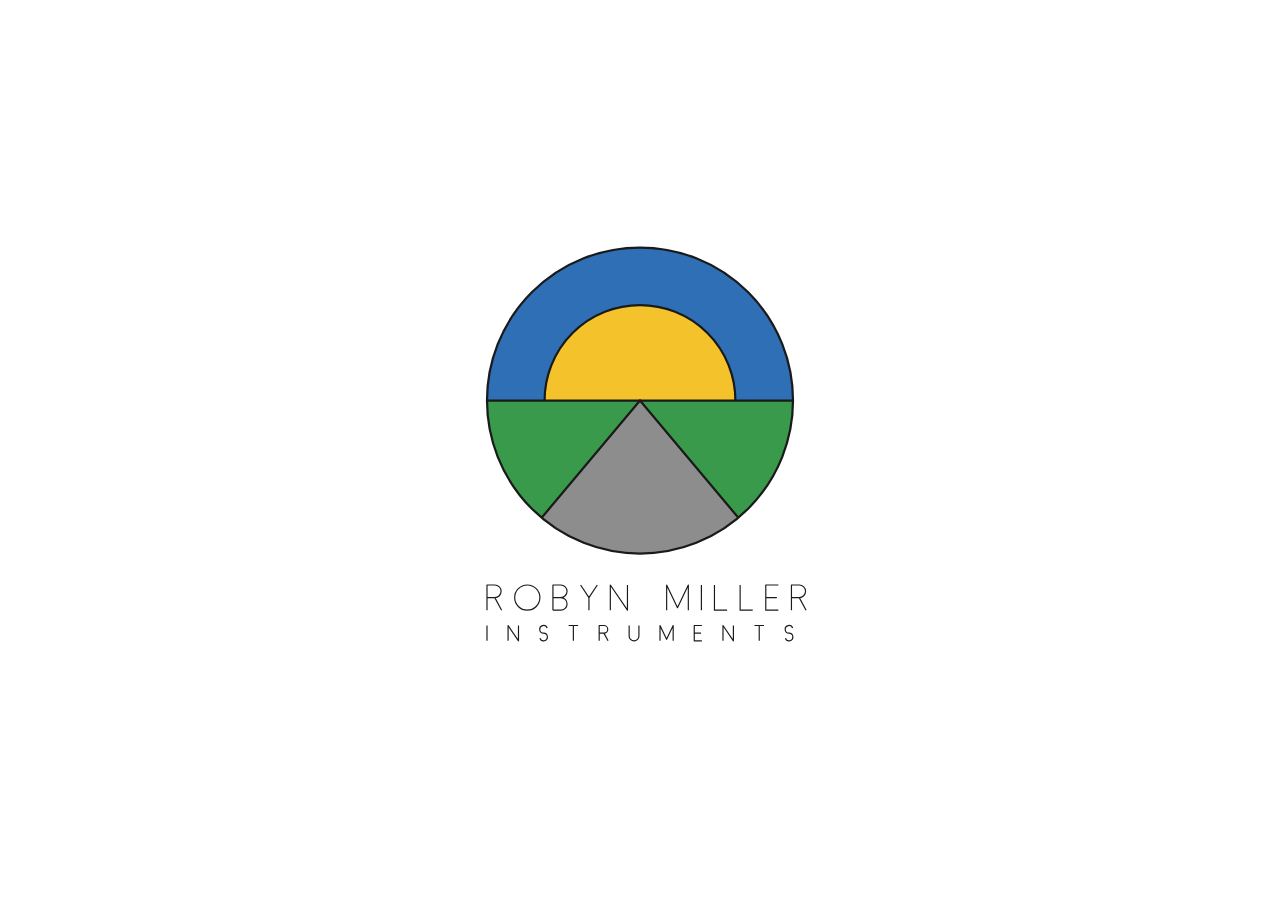
==== assets/logo-header.html @ 4abf1e8f "The instruments page: three playable instruments, the words, nine films Co-Authored-By: Claude Opus " ====
<!doctype html>
<html lang="en" data-ink="paper">
<head>
<meta charset="utf-8">
<meta name="viewport" content="width=device-width, initial-scale=1">
<title>Robyn Miller Instruments</title>
<style>
  :root { --ink: #f2efea; --paper: #000; }
  :root[data-ink="paper"] { --ink: #1a1a1a; --paper: transparent; }
  /* the page header copy: dark ink, no paper, no tools, sized to its little frame */
  .tools { display: none !important; }
  * { box-sizing: border-box; margin: 0; }
  html, body { height: 100%; background: var(--paper); color: var(--ink); overflow: hidden; }
  body { display: grid; place-items: center; font: 300 12px "Helvetica Neue", Arial, sans-serif;
         -webkit-font-smoothing: antialiased; transition: background .3s, color .3s; }
  #stage { position: relative; width: 50vmin; -webkit-tap-highlight-color: transparent; }
  #logo { width: 100%; height: auto; display: block; }
  #solids { position: absolute; pointer-events: none; }
  .tools { position: fixed; right: 16px; bottom: 14px; display: flex; gap: 14px;
           letter-spacing: .14em; text-transform: uppercase; }
  .tools button { all: unset; cursor: pointer; opacity: .45; transition: opacity .2s; }
  .tools button:hover { opacity: 1; }
</style>
</head>
<body>

<div id="stage">
  <svg id="logo" viewBox="0 0 1000 960" role="img" aria-label="Robyn Miller Instruments"></svg>
  <canvas id="solids"></canvas>
</div>

<div class="tools">
  <button id="swap">invert</button>
  <button id="save">save svg</button>
</div>

<script>
(() => {
  // ---------------------------------------------------------------- geometry
  const CX = 500, CY = 370;
  const R_IN = 340;             // the circle
  const R_SUN = 212;            // the sun, centred on the horizon
  const ROAD = 40;              // road edges, degrees either side of straight down
  const LINE = 5;               // one weight for every drawn line in the mark
  const COL = { sky: '#2f6fb6', sun: '#f4c22b', ground: '#3a9a4b', road: '#8d8d8d' };

  const TITLE_W = 2 * R_IN;
  const CAP1 = 56, CAP2 = 34;   // ROBYN MILLER, INSTRUMENTS
  const PEN = 2.6;              // the lettering's pen: hairline, like the buttons
  const GAP = 70;               // circle to first line
  const LEAD = 34;              // between the lines

  const NS = 'http://www.w3.org/2000/svg';
  const svg = document.getElementById('logo');
  const el = (tag, attrs, parent = svg) => {
    const e = document.createElementNS(NS, tag);
    for (const k in attrs) e.setAttribute(k, attrs[k]);
    parent.appendChild(e);
    return e;
  };
  const f = n => +n.toFixed(2);
  const rad = d => d * Math.PI / 180;

  // ---------------------------------------------------------------- letters
  // Hairline geometric capitals: straight strokes and true circle arcs on a unit
  // cap height (x right, y up from the baseline). Each glyph: [width, strokes];
  // ops: ['M',x,y] ['L',x,y] ['A',cx,cy,r,a0,a1] (degrees, anticlockwise positive).
  const G = {
    I: [0, [[['M',0,0],['L',0,1]]]],
    L: [0.5, [[['M',0,1],['L',0,0],['L',0.5,0]]]],
    E: [0.5, [[['M',0.5,1],['L',0,1],['L',0,0],['L',0.5,0]], [['M',0,0.5],['L',0.44,0.5]]]],
    T: [0.62, [[['M',0,1],['L',0.62,1]], [['M',0.31,1],['L',0.31,0]]]],
    N: [0.68, [[['M',0,0],['L',0,1],['L',0.68,0],['L',0.68,1]]]],
    M: [0.86, [[['M',0,0],['L',0,1],['L',0.43,0.1],['L',0.86,1],['L',0.86,0]]]],
    Y: [0.66, [[['M',0,1],['L',0.33,0.5],['L',0.66,1]], [['M',0.33,0.5],['L',0.33,0]]]],
    O: [1, [[['A',0.5,0.5,0.5,90,450]]]],
    U: [0.64, [[['M',0,1],['L',0,0.32],['A',0.32,0.32,0.32,180,360],['L',0.64,1]]]],
    R: [0.58, [[['M',0,0],['L',0,1],['L',0.31,1],['A',0.31,0.75,0.25,90,-90],['L',0,0.5]],
               [['M',0.31,0.5],['L',0.58,0]]]],
    B: [0.58, [[['M',0,0],['L',0,1],['L',0.31,1],['A',0.31,0.75,0.25,90,-90],['L',0,0.5]],
               [['M',0.31,0.5],['A',0.31,0.25,0.25,90,-90],['L',0,0]]]],
    S: [0.52, [[['A',0.26,0.75,0.25,20,270],['A',0.26,0.25,0.25,90,-160]]]],
  };

  // one glyph → SVG path data at (ox, baseline) and cap height s; arcs stay true arcs
  function glyphPath(ch, ox, base, s) {
    const X = x => f(ox + x * s), Y = y => f(base - y * s);
    let d = '';
    for (const stroke of G[ch][1]) {
      let pen = null;
      for (const op of stroke) {
        if (op[0] === 'M') { d += `M${X(op[1])} ${Y(op[2])}`; pen = [op[1], op[2]]; }
        else if (op[0] === 'L') { d += `L${X(op[1])} ${Y(op[2])}`; pen = [op[1], op[2]]; }
        else {
          const [, cx, cy, r, a0, a1] = op;
          const sx = cx + r * Math.cos(rad(a0)), sy = cy + r * Math.sin(rad(a0));
          d += pen ? `L${X(sx)} ${Y(sy)}` : `M${X(sx)} ${Y(sy)}`;
          const n = Math.ceil(Math.abs(a1 - a0) / 90);
          for (let i = 1; i <= n; i++) {
            const a = rad(a0 + (a1 - a0) * i / n);
            const ex = cx + r * Math.cos(a), ey = cy + r * Math.sin(a);
            // anticlockwise in glyph space is anticlockwise on screen too once y flips → sweep 0
            d += `A${f(r * s)} ${f(r * s)} 0 0 ${a1 > a0 ? 0 : 1} ${X(ex)} ${Y(ey)}`;
          }
          pen = [cx + r * Math.cos(rad(a1)), cy + r * Math.sin(rad(a1))];
        }
      }
    }
    return d;
  }

  // a line of capitals spread to exactly `width`, centred on CX; a word space = 2 letter spaces
  function titleLine(text, base, cap, width) {
    const words = text.split(' ');
    let ink = 0, gaps = 0;
    words.forEach((w, wi) => {
      for (const ch of w) ink += G[ch][0] * cap;
      gaps += w.length - 1 + (wi ? 2 : 0);
    });
    const track = (width - ink) / gaps;
    let x = CX - width / 2, d = '';
    words.forEach((w, wi) => {
      if (wi) x += 2 * track;
      for (const ch of w) { d += glyphPath(ch, x, base, cap); x += G[ch][0] * cap + track; }
    });
    return d;
  }


  // ---------------------------------------------------------------- the mark (at rest)
  const defs = el('defs', {});
  const disc = el('clipPath', { id: 'disc' }, defs);
  el('circle', { cx: CX, cy: CY, r: R_IN }, disc);

  const flat = el('g', {});
  const mark = el('g', { 'clip-path': 'url(#disc)' }, flat);
  el('rect', { x: CX - R_IN, y: CY - R_IN, width: 2 * R_IN, height: 2 * R_IN, fill: COL.sky }, mark);
  el('circle', { cx: CX, cy: CY, r: R_SUN, fill: COL.sun, stroke: 'var(--ink)', 'stroke-width': LINE }, mark);
  el('rect', { x: CX - R_IN, y: CY, width: 2 * R_IN, height: R_IN, fill: COL.ground }, mark);
  const rx = 2 * R_IN * Math.sin(rad(ROAD)), ry = 2 * R_IN * Math.cos(rad(ROAD));   // runs past the rim; the circle clips it
  const road = `M ${f(CX - rx)} ${f(CY + ry)} L ${CX} ${CY} L ${f(CX + rx)} ${f(CY + ry)}`;
  el('path', { d: road + ' Z', fill: COL.road }, mark);
  el('path', { d: road, fill: 'none', stroke: 'var(--ink)', 'stroke-width': LINE,
               'stroke-linejoin': 'miter', 'stroke-miterlimit': 10 }, mark);
  el('path', { d: `M ${CX - R_IN} ${CY} L ${CX + R_IN} ${CY}`, stroke: 'var(--ink)', 'stroke-width': LINE }, mark);
  el('circle', { cx: CX, cy: CY, r: R_IN, fill: 'none', stroke: 'var(--ink)', 'stroke-width': LINE }, flat);

  // ---------------------------------------------------------------- the name
  const base1 = CY + R_IN + GAP + CAP1;
  const base2 = base1 + LEAD + CAP2;
  el('path', { d: titleLine('ROBYN MILLER', base1, CAP1, TITLE_W) + titleLine('INSTRUMENTS', base2, CAP2, TITLE_W),
               fill: 'none', stroke: 'var(--ink)', 'stroke-width': PEN,
               'stroke-linecap': 'butt', 'stroke-linejoin': 'round' });

  // ---------------------------------------------------------------- hover: the pieces come apart
  // Every flat piece is a solid squashed to no depth: the sky is a drum seen end-on, the road a
  // pyramid edge-on, the ground the front face of a box, the sun a sphere. Hovered, they thicken
  // into solids, fall back into space and circle one another, tumbling. Left, they come home.
  const stage = document.getElementById('stage');
  const cv = document.getElementById('solids');
  const ctx = cv.getContext('2d');
  const VB_W = 1000, VB_H = 960, PAD_X = 0.45, PAD_Y = 0.3;   // the canvas reaches past the logo

  const D = 1500;                         // camera distance in front of the logo
  const BASE = R_IN + 24;                 // flat pieces run past the rim, so the circle trims them exactly
  const TAN = Math.tan(rad(ROAD));
  const S = R_IN;                         // the cube's side
  const DRUM = R_IN;                      // the drum's height: half its width
  const LIGHT = norm([-0.45, -0.75, -0.55]);

  function add(a, b) { return [a[0] + b[0], a[1] + b[1], a[2] + b[2]]; }
  function sub(a, b) { return [a[0] - b[0], a[1] - b[1], a[2] - b[2]]; }
  function dot(a, b) { return a[0] * b[0] + a[1] * b[1] + a[2] * b[2]; }
  function norm(a) { const l = Math.hypot(a[0], a[1], a[2]) || 1; return [a[0] / l, a[1] / l, a[2] / l]; }
  const lerp = (a, b, t) => a + (b - a) * t;
  const lerp3 = (a, b, t) => [lerp(a[0], b[0], t), lerp(a[1], b[1], t), lerp(a[2], b[2], t)];
  const smooth = (a, b, x) => { const t = Math.min(1, Math.max(0, (x - a) / (b - a))); return t * t * (3 - 2 * t); };

  // quaternions [w, x, y, z]
  const qAxis = (ax, ang) => { const s = Math.sin(ang / 2); return [Math.cos(ang / 2), ax[0] * s, ax[1] * s, ax[2] * s]; };
  function qRot(q, p) {
    const [w, x, y, z] = q;
    const tx = 2 * (y * p[2] - z * p[1]), ty = 2 * (z * p[0] - x * p[2]), tz = 2 * (x * p[1] - y * p[0]);
    return [p[0] + w * tx + (y * tz - z * ty), p[1] + w * ty + (z * tx - x * tz), p[2] + w * tz + (x * ty - y * tx)];
  }
  function qPart(q, t) {                  // the shortest turn from rest toward q, a fraction t of the way
    let [w, x, y, z] = q;
    if (w < 0) { w = -w; x = -x; y = -y; z = -z; }
    const ang = 2 * Math.acos(Math.min(1, w)), s = Math.sqrt(Math.max(0, 1 - w * w));
    if (s < 1e-6) return [1, 0, 0, 0];
    return qAxis([x / s, y / s, z / s], ang * t);
  }

  function newell(vs, idx) {
    let n = [0, 0, 0];
    for (let i = 0; i < idx.length; i++) {
      const a = vs[idx[i]], b = vs[idx[(i + 1) % idx.length]];
      n[0] += (a[1] - b[1]) * (a[2] + b[2]); n[1] += (a[2] - b[2]) * (a[0] + b[0]); n[2] += (a[0] - b[0]) * (a[1] + b[1]);
    }
    return n;
  }
  // wind every face outward, judged on the full solid, so the winding still holds when flattened
  function orient(vs, faces) {
    return faces.map(fc => {
      const c = fc.reduce((s, i) => add(s, vs[i]), [0, 0, 0]);
      return dot(newell(vs, fc), c) < 0 ? fc.slice().reverse() : fc;
    });
  }

  const cubeVerts = (hx, hy, hz) => [0, 1, 2, 3, 4, 5, 6, 7].map(i => [i & 1 ? hx : -hx, i & 2 ? hy : -hy, i & 4 ? hz : -hz]);
  const CUBE_F = orient(cubeVerts(1, 1, 1),
    [[0, 1, 3, 2], [4, 6, 7, 5], [0, 2, 6, 4], [1, 5, 7, 3], [0, 4, 5, 1], [2, 3, 7, 6]]);
  const pyrVerts = (hy, bw, bz) => [[0, -hy, 0], [-bw, hy, -bz], [bw, hy, -bz], [bw, hy, bz], [-bw, hy, bz]];
  const PYR_F = orient(pyrVerts(1, 1, 1), [[0, 1, 2], [0, 2, 3], [0, 3, 4], [0, 4, 1], [1, 4, 3, 2]]);
  const RING_N = 72;
  const drumVerts = hz => {
    const v = [];
    for (const z of [-hz, hz]) for (let i = 0; i < RING_N; i++) {
      const a = i / RING_N * 2 * Math.PI; v.push([R_IN * Math.cos(a), R_IN * Math.sin(a), z]);
    }
    return v;
  };
  const DRUM_SIDES = orient(drumVerts(1), [...Array(RING_N).keys()].map(i => [i, (i + 1) % RING_N, RING_N + (i + 1) % RING_N, RING_N + i]));
  const [DRUM_FRONT, DRUM_BACK] = orient(drumVerts(1), [[...Array(RING_N).keys()], [...Array(RING_N).keys()].map(i => RING_N + i)]);

  // free flight: one ring, tipped toward us, that the pieces ride around one another
  const CENTRE = [0, 10, 700], RING = 330, TILT = 0.38, SPIN = 0.3;
  const PIECES = {
    sky:     { layer: 0, phase:  Math.PI / 2, scale: 0.5,  axis: norm([1, 0.4, 0.2]),  a0: 1.1, w: 0.33 },
    sun:     { layer: 1, phase:  Math.PI,     scale: 0.76, axis: norm([0, 1, 0]),      a0: 0,   w: 0 },
    ground:  { layer: 2, phase:  0,           scale: 0.76, axis: norm([1, 1.2, 0.4]),  a0: 0.8, w: 0.55 },
    road:    { layer: 3, phase: -Math.PI / 2, scale: 0.76, axis: norm([0.6, 1, 0.2]),  a0: 0.7, w: 0.42 },
  };
  const REST = { sky: [0, 0, 0], sun: [0, 0, 0], ground: [0, BASE / 2, 0], road: [0, BASE / 2, 0] };

  function placement(name, t, e) {
    const p = PIECES[name];
    const a = p.phase + SPIN * t;
    const free = add(CENTRE, [RING * Math.cos(a),
                              RING * Math.sin(a) * Math.sin(TILT) + 18 * Math.sin(1.1 * t + 1.7 * p.phase),
                              RING * Math.sin(a) * Math.cos(TILT)]);
    return { pos: lerp3(REST[name], free, e), q: qPart(qAxis(p.axis, p.a0 + p.w * t), e), sc: lerp(1, p.scale, e) };
  }

  const proj = p => { const k = D / (D + p[2]); return [CX + p[0] * k, CY + p[1] * k]; };
  const toWorld = (pl, local) => add(pl.pos, qRot(pl.q, [local[0] * pl.sc, local[1] * pl.sc, local[2] * pl.sc]));
  function tint(hex, b) {
    const n = parseInt(hex.slice(1), 16);
    const c = [n >> 16, (n >> 8) & 255, n & 255].map(v => Math.round(Math.min(255, v * b)));
    return `rgb(${c[0]},${c[1]},${c[2]})`;
  }
  const lit = (n, m) => lerp(1, 0.55 + 0.7 * Math.max(0, dot(norm(n), LIGHT)), m);

  // ---------------------------------------------------------------- the ripple when struck
  // A struck shape's surface ripples like a vibrating string: a wave that runs over it, faster
  // for higher notes, dying away with the note. Displacement depends only on the point, so
  // neighbouring faces ripple together and never crack apart.
  const struck = {};                        // name → { at, midi }
  const RIPPLE_A = 11, RIPPLE_LEN = 2.4;    // local units; seconds until still
  function rippleFor(name, now) {
    const s = struck[name];
    if (!s) return null;
    const tau = (now - s.at) / 1000;
    if (tau > RIPPLE_LEN) { delete struck[name]; return null; }
    const amp = RIPPLE_A * Math.exp(-tau / 0.5) * (1 - Math.exp(-tau / 0.012));
    const hz = 440 * Math.pow(2, (s.midi - 69) / 12);
    const ph = 2 * Math.PI * (hz / 55) * tau;              // C4 ripples ~4.8 times a second, C5 ~9.5
    const k = 2 * Math.PI / (name === 'sky' ? 230 : 150);
    return { amp, ph, k };
  }
  function rippled(p, r) {
    if (!r) return p;
    const d = r.amp * (Math.sin(r.k * (0.8 * p[0] + 0.5 * p[1] + 0.3 * p[2]) - r.ph)
                     + 0.4 * Math.sin(1.7 * r.k * (-0.3 * p[0] + 0.85 * p[1] - 0.4 * p[2]) + 1.3 * r.ph));
    const n = norm(p);
    return [p[0] + n[0] * d, p[1] + n[1] * d, p[2] + n[2] * d];
  }
  // a run of local points between two corners, finely cut when rippling so the ripple shows
  function edgeRun(a, b, r, out) {
    const n = r ? Math.max(1, Math.ceil(Math.hypot(b[0] - a[0], b[1] - a[1], b[2] - a[2]) / 9)) : 1;
    for (let s = 0; s < n; s++) out.push(rippled(lerp3(a, b, s / n), r));
    return out;
  }
  const outlineOf = (local, fc, r) => {
    const out = [];
    fc.forEach((i, j) => edgeRun(local[i], local[fc[(j + 1) % fc.length]], r, out));
    return out;
  };

  // ---------------------------------------------------------------- drawing
  let ink = '#f2efea';
  let hits = [];                            // this frame's clickable outlines, back to front
  const cam = [0, 0, -D];
  const faceShows = (ws, fc) => {
    const n = newell(ws, fc);
    return Math.hypot(n[0], n[1], n[2]) > 1e-3 && dot(n, sub(ws[fc[0]], cam)) < 0 ? n : null;
  };
  function tracePts(pl, pts) {
    ctx.beginPath();
    const scr = pts.map(p => proj(toWorld(pl, p)));
    scr.forEach((s, j) => j ? ctx.lineTo(s[0], s[1]) : ctx.moveTo(s[0], s[1]));
    return scr;
  }
  function solid(name, pl, local, faces, colour, m, lw, r) {
    const ws = local.map(v => toWorld(pl, v));
    const polys = [];
    for (const fc of faces) {
      const n = faceShows(ws, fc);
      if (!n) continue;
      polys.push(tracePts(pl, outlineOf(local, fc, r)));
      ctx.closePath();
      ctx.fillStyle = tint(colour, lit(n, m));
      ctx.fill();
      ctx.lineWidth = lw; ctx.stroke();
    }
    hits.push({ name, polys });
  }

  const draws = {
    sky(pl, m, lw, r) {
      // the drum: sides first (no seams), then the cap that faces us, then its silhouette
      const local = drumVerts(lerp(0, DRUM / 2, m));
      const ws = local.map(v => toWorld(pl, v));
      const polys = [];
      const vis = DRUM_SIDES.map(fc => faceShows(ws, fc));
      DRUM_SIDES.forEach((fc, i) => {
        if (!vis[i]) return;
        polys.push(tracePts(pl, outlineOf(local, fc, r)));
        ctx.closePath();
        ctx.fillStyle = ctx.strokeStyle = tint(COL.sky, lit(vis[i], m));
        ctx.lineWidth = 1.2; ctx.fill(); ctx.stroke();
      });
      ctx.strokeStyle = ink;
      const caps = [DRUM_FRONT, DRUM_BACK].map(fc => [fc, faceShows(ws, fc)]);
      for (const [fc, n] of caps) {
        if (!n) continue;
        polys.push(tracePts(pl, outlineOf(local, fc, r)));
        ctx.closePath();
        ctx.fillStyle = tint(COL.sky, lit(n, m));
        ctx.fill(); ctx.lineWidth = lw; ctx.stroke();
      }
      // silhouette: where a seen side meets an unseen side, and the rim of whichever cap is hidden
      ctx.lineWidth = lw; ctx.beginPath();
      const line = pts => pts.map(p => proj(toWorld(pl, p))).forEach((s, j) => j ? ctx.lineTo(s[0], s[1]) : ctx.moveTo(s[0], s[1]));
      for (let i = 0; i < RING_N; i++) {
        const j = (i + 1) % RING_N;
        if (vis[i] && !vis[j]) line(edgeRun(local[j], local[RING_N + j], r, []).concat([rippled(local[RING_N + j], r)]));
        if (!vis[i] && vis[j]) line(edgeRun(local[j], local[RING_N + j], r, []).concat([rippled(local[RING_N + j], r)]));
        if (vis[i]) {
          if (!caps[0][1]) line(edgeRun(local[i], local[j], r, []).concat([rippled(local[j], r)]));
          if (!caps[1][1]) line(edgeRun(local[RING_N + i], local[RING_N + j], r, []).concat([rippled(local[RING_N + j], r)]));
        }
      }
      ctx.stroke();
      hits.push({ name: 'sky', polys });
    },
    sun(pl, m, lw, r) {
      const c = proj(pl.pos), rad0 = R_SUN * pl.sc * D / (D + pl.pos[2]);
      ctx.beginPath();
      const poly = [];
      for (let i = 0; i <= 120; i++) {
        const a = i / 120 * 2 * Math.PI;
        const bump = r ? r.amp * pl.sc * (Math.sin(5 * a - r.ph) + 0.4 * Math.sin(9 * a + 1.3 * r.ph)) * 0.8 : 0;
        const p = [c[0] + (rad0 + bump) * Math.cos(a), c[1] + (rad0 + bump) * Math.sin(a)];
        poly.push(p); i ? ctx.lineTo(p[0], p[1]) : ctx.moveTo(p[0], p[1]);
      }
      ctx.closePath();
      ctx.fillStyle = COL.sun; ctx.fill();
      if (m > 0) {
        const g = ctx.createRadialGradient(c[0] - 0.38 * rad0, c[1] - 0.42 * rad0, 0.05 * rad0, c[0], c[1], rad0);
        g.addColorStop(0, 'rgba(255,250,225,0.85)');
        g.addColorStop(0.35, 'rgba(255,235,150,0.15)');
        g.addColorStop(0.75, 'rgba(150,90,0,0.18)');
        g.addColorStop(1, 'rgba(110,60,0,0.55)');
        ctx.globalAlpha = m; ctx.fillStyle = g; ctx.fill(); ctx.globalAlpha = 1;
      }
      ctx.lineWidth = lw; ctx.stroke();
      hits.push({ name: 'sun', polys: [poly] });
    },
    ground(pl, m, lw, r) {
      solid('ground', pl, cubeVerts(lerp(BASE, S / 2, m), lerp(BASE / 2, S / 2, m), lerp(0, S / 2, m)), CUBE_F, COL.ground, m, lw, r);
    },
    road(pl, m, lw, r) {
      const bw = lerp(BASE * TAN, 0.62 * BASE, m);
      solid('road', pl, pyrVerts(BASE / 2, bw, lerp(0, bw, m)), PYR_F, COL.road, m, lw, r);
    },
  };

  // canvas sits over the logo, larger than it, in the logo's own units
  let k = 1, dpr = 1;
  function fit() {
    const r = stage.getBoundingClientRect();
    dpr = window.devicePixelRatio || 1; k = r.width / VB_W;
    const w = r.width * (1 + 2 * PAD_X), h = r.width * VB_H / VB_W * (1 + 2 * PAD_Y);
    Object.assign(cv.style, { left: -r.width * PAD_X + 'px', top: -r.width * VB_H / VB_W * PAD_Y + 'px',
                              width: w + 'px', height: h + 'px' });
    cv.width = Math.round(w * dpr); cv.height = Math.round(h * dpr);
  }
  fit();
  addEventListener('resize', () => { fit(); paint(performance.now()); });

  let p = 0, target = 0, t = 0, last = 0, running = false;
  const ease = x => x < 0.5 ? 4 * x * x * x : 1 - Math.pow(-2 * x + 2, 3) / 2;

  function paint(now) {
    const e = ease(p);
    hits = [];
    ctx.setTransform(1, 0, 0, 1, 0, 0);
    ctx.clearRect(0, 0, cv.width, cv.height);
    flat.style.visibility = e > 0 ? 'hidden' : 'visible';
    if (e <= 0) return;
    ctx.setTransform(dpr * k, 0, 0, dpr * k, dpr * k * VB_W * PAD_X, dpr * k * VB_H * PAD_Y);
    ctx.lineJoin = 'round';

    const m = smooth(0, 0.45, e);                 // flat → solid
    const w = smooth(0.12, 0.6, e);                // stacking order → true depth order
    const items = Object.keys(PIECES).map(name => {
      const pl = placement(name, t, e);
      return { name, pl, key: (1 - w) * PIECES[name].layer * 1000 - w * pl.pos[2] };
    }).sort((a, b) => a.key - b.key);

    ctx.save();
    ctx.beginPath(); ctx.arc(CX, CY, R_IN + 3000 * e * e, 0, 2 * Math.PI); ctx.clip();
    for (const it of items) {
      ctx.strokeStyle = ink;
      draws[it.name](it.pl, m, LINE * D / (D + it.pl.pos[2]), rippleFor(it.name, now));
    }
    ctx.restore();
  }

  function frame(now) {
    const dt = Math.min(0.05, (now - last) / 1000);
    last = now;
    p = target ? Math.min(1, p + dt / 1.6) : Math.max(0, p - dt / 1.15);
    if (p > 0) t += dt; else t = 0;
    paint(now);
    if (target || p > 0 || Object.keys(struck).length) requestAnimationFrame(frame); else running = false;
  }
  const kick = () => { if (!running) { running = true; last = performance.now(); requestAnimationFrame(frame); } };

  // ---------------------------------------------------------------- the notes
  // Recorded from PIANO (Robyn's piano plug-in): C4, E4, G4, C5, mezzo-forte, each held 2 s.
  // The first shape clicked plays C, the next new one E, then G, then the octave; each keeps
  // its note while the logo is open and the order starts over when it closes.
  const NOTES = [60, 64, 67, 72];
  const AUDIO = {60:"[base64]/[base64]/[base64]/3CisJBiMFvxcdaOXHvnIwpktlLlZYuiACHgHieazhPM5sl5o3pD59fQYn+iH/Dmk/9Up/rlyf+Y+/RAQ/icfwUyfrj9oBL80/w4If1ff7U5H+H39aif89j8V5D+oX/jVCP9rj2oT/rsf4FIn/YO/nDE/5b38mwn+IPwYR9p+uCf56P1+kvcf8Och/Zk/s7Ef4oHKCf8mz98pD8qf9MIj/Od+yJP/F2/65gn9K/qAT+RnlMkHWzLWkxJDDcFIcm4MRrPqcmx+H3ePIBOsY/EY/BwUG5cvmLwhl4WHFYgzMaNGi3FjCumixvHfNnJRLlYstx3JFRZgjlYjqQMI+J0kZGlm/LgzM5+RnmGecLcWGhBCD34/E4zmuI5w5bc2MXKaxcIfE2g9EIHmENcsn+aj+duT/u7f29Sf9Cb8txD3V9/SP5IPFxP8jv0IIfjM/hlEP4gn6RyHs/lxPWe0CfzY+vZL5qcWIfsZ/kwEP45/5TCf1Z/V6T/N78QSHzO/KqQ/aP/DLIfxOv3qkfwuelSfxL9LEOg+eicH43k/tn90CfjfuJLc2SGxvE8fw0nxfhJPc6gnk7tFxv/RMgtfkyl0Frmx0OhyPx15n0ToEuUTdIUoySOJtjw8+QMxvGflljuuqOIQoO8wHD//y9tUtEsNDgjEEQETxnU+Z9Y7y+ntf4vXfGtaKJTuDRU/ioM14/jkMHbeorD6ayFEouczOrRuDTqJkJYJG1GbnfBoh6v38KBuOou97kdHtjSumc2bj5NCtkEqLLaVw8Dmfpt+aeW+R0agy5FLqQjvdEHbk26BHnuXmFno8pkKnJJ814zA+qezw1+CpraRPydotxefQJSRZuFMXIx+B/W15z0VhdozVdT3qPHo2oyFJ8iQpnapU7ErFvUdI+6RpwRygwEKIfGtJloHww087kJlhYhj7aZrtKVYU0RLIsQdIGM98Dgt2XhhVW4M7HcZm41uqJWhdI1zN96R9xglkojBQohAivdk8Xbh508zrxxxOkujGAPsVvCzhvnJxSGri/3nMLHFdGol5hSKK49LCxj0w7V4WBkrHUDsKR7vsKzfgzjyuroA06gacsv9LEkFezIFOerPK+GX//UQM251AIod7GkAqciVF3qzCVbl060teHYfREWrUdtvvX1qTHQ+4u++mSYUbcdad9QuXRYtl/daMtytE8xvYOAxvbtVwEyvg1/huSkAL0Rb3hvMHbkWC+GlC1pZOOhx3foKokUp3DeoKDnkAZ3ICgXc7rHQmUlua6wtSDArYeHVrPeUn5zdsQI3VAdtXUjZoG7TGZayuDUQON4ZrM10D/bTpOIQoP+f//YP01klRCdBLAqZDTl1OpOraXNTo4SaAMEPFly+JwheN/ftuKPmfWh5aRz/f6HjdNXrisc2GTLfZWtkE44laXoisbmITX5pasrxmZ0FpnGvJ1k77w/BpX1lkTn2g7ZTv2rPb2hEAzWQ0hLq0oYJyuwVu2jP21jvWxFvxZCZt3nJKFKWzrC6KZIUmAU9B9EFvwu1yXwdCIKrZOO/CTnWNX8FhjDvf2zGDt/QYjMEBqdNIukSb84n7bbEHP47C334rR9Ug8TJ0NhxvHmpZlCT5jBj7HfhvRDopQKfo0TmcMhrzZk6MkGjI3o+G/d83u+375bc4LOenOPh0rc82bOTjsPCEKFRWmXIM0AZPV9Ig009ra1M83pJGgDN4ZkP+9fYiNBufkpGIYb56tjf4wN/v0DspFaIOCHGmF0COML4XFgqIGhrdMXLEVky8Jb5uEGjZMzgDtNi3attftuOhJ5njhjcVpIG00GqHQdx1DjbV0trAmVUsQtQzshiMDscnVrWfRfTR0txZAa8U9Zkc7r8jP816/A5H9lwHovsIYhl4OItu2hITzYi27Vk310UssNoVeJvMmWhM68ZxCW8QhJaIXC0WkkE3OpfN9Mx/uDLI8KRYxMsErrCzLXyUBWM3AIQoJ6If///ztmmIqA7c+eoVml/udM6NOGuM4QDOQAFKEoNw4aKZrHlDEfsnlhl4OQkXqYSjDrqimHMhDUyFBDVgutISA74TWSqORWsafEsorZelL7Offnv4gGvVKF61IXhedISSQTIIOdZ+VWNRocUAk52m/KcaLv6Ra041dtDL4LLn18ywE+xQVxdtCyvQVwAbpX/2OBr17gr6LU+XsFwlqLRdDvar21726srZXhSNVywsTD0laSRYMC+Hn4TzV9+pQhCHuH5/pkYPtSvAhCg+5hf///P2OakcRAc+duHCviafSOCXrThdsAGo4yZzqWxH8CCv8NwCHr0jU5sDfJOXcAywmTQgZ40GAtoiKgN2mUaZnd71jiRp6w++AzmVGf2mV5PiYBUIxlch5hPN3IDDz8JouRIorW4QC6fnBCMoJM3Xnuz2Y6fuhbidF6wOfK/4sPR/swrtMjLn/XMR4n2KxAOMHheFcZ7staUam3EaWZNRuk17FUISwMKalXEt7RFAr1o2NVJ4K+NHsozmWXGYpqzySYQjNDiEKFMWlhOVBq0EH9K6tfSONH0dFyJrUAfjuqJJZW4M8UYbtTiIgAL2vu1ha36ut0flCtTSxK5IE1XNm7OErcqfouMNGZzMJOPyZvfP+5TH/IOM5urYIVYIqywQIvLJa1xGdDDC15vhLFXM5RdXUhm6YSTSLIVK6uBMyywqsUgdnrt01qmvaZ06cQ00W0CNHm4v0yR1PkIL/n/KyV2Ivtd8rgN1jhRUJRvgar2z0y9MUuPp3s88ciOUdKKLKh9BaP95Eamislc9m9oEyChtJoALE6XcqQsMqMwKOIQoP+XLhL/ztpdyDIhmAiet8A46anm5dw6adEG6BtHv0dhJrQ2SyjdrcTGADdynwxE1QcbCRtyHGqUZ7U26KkKypnrdqtiwqEa/9swIODbtnKtlhVFP5Ix/MJLSiQIcIGSo64hGz4h0sKaOTqHD9pHrduWGD1FstNK2WLGbKXVr2cgAuAmpwgyGZQKz16fDi066HB5nN1085NLNiOdtl8aCPUYYZ/ju+kV3YPsX5iVWpOJUUtsa1K00GqwW5s3bkTuUyrES+Hlro6GKxNOJBq86A29d1vlFzZkYqTbOJ9h+ov1jfI8nqQcaRpv+mZrVzt/yWOvE2BfBm4bXY20tVeADgIQoUvZpigyOB3jwQvh8HlNJZx1ji0Ajw0dVX0I7QVxZSbhRbYPeO/goK7b2ih3sGM6QZ7BqxA1gnYGE+vlZsU25/jMQyNEyLK+2/GqCdihQNWFXTCAYPdo/DA2G0uuuD4Xz52LtNk+7M7F/F7HUpcTkgY6Fhs8E9NyOIwOdvLNL6XI+6UV8HEtQHOW+2yX8h9dFe4d/Ct/h4mrx9dDlQGmHbsrhrSybuAYtDZJWXFMdWuaMqxBi/HjTmPnIHYDhMoy2vuxj0uP8Fz6BOwzFONM0ZjmAtecy8LFZUyVY4iTghCg+7kED//NWSSWGXoIRgtz7xcaX98caTpZxwzyBrlVx0GPhNgs9H/RsyuPkgabGK6r+hciRe3KDZAcyJTnzA4e2CuP1A1HCLjHxpYFQgqBIKXKaF28KqHOCCFYoJYBUJ6iYm5nBTnvGHTrrjPodRZrzAHKK/ZhW7hh2Uh0CbnkffMR0EqXxg5HWAgVoSK8CK2+CB04Y/tsCuhH8gwhs9wQ1qkuTPYx5Wrg0KMScXHtyxGLghCg/ojAD//N2Z6oERgly9+kODr2PbFxxrR8dwDY4V0EdkXVz5hpmlbIseH5phXag/BE1Mp3yH1ObFjXVhvxoaGArT62CQRfvgqaVUzJcXFNFGsZVOuyZMAqbGmhF2FJsdQjAQL1XCChL2OaGcFPTw0fdZ5HtJon0w0AGEGZ98hn5bEdXoyc/8+DxH0wv1sL1AqQ5YNoPQhXiaF7gn41InpiXOPV6mHsoIS4FyF0AWKjgRz3nynCEKD/jqEP/8zYxFYZsIgUv+O3xjpp94fURbqFgGaHdAXqdmTMP+ED23RFeTkPnIekYDfoB5rOjPx/DL87Iro7Fc3SHFvSKX8QF5qxIlM4ze+yt2nmhsmytFJuBoAgKAAChZNWMz2GWigEO5y2fh8C3WtJcl9NlACiUDL3Q+WPQDaUs1CxB816ANMGqHyGiL4chxbF+gB44L0RVgrIL7vmLsE3j1zI/ynGqCgAChYAKgcCEKD+moCH/87ZpsQgUe+31Tp1Dp0jh5hL0AN5VRKOQ0nQALg7Nwk8L15Gf1aVXfkag6eBHBDZ39zF902wXtDcDhdaNa4KmtE1oxwouu6Tc3OFYME5bU1GspLbcq3KGYVspS8aZERExRVzHiqiCxPSqwu0iAEhAl9fxj9e3suXDq3To60ywX0tX+XwPE/fMBPMAUfQDph2V4DrIDcH92mGG0KCuEFeCLUU6OYo+QFcuRLSDohyllnmy5eYko+XyAUEDU+SZB7rCoxCewuCEKC/1kHH/89ZnkhgUPXmOh5Dq44nF8MvgBkq4V3EJsltFDC89U3kyvy+eDf8iJrHP6cE/i7QzD1ucYeAGptDVkOFmOPYvbXawtWuEcuEZEsMN1qbl4DCHVLfSd/chpeq3gEtoS1dq3bp7K0JturpZLnEFYZmI0GAhCCW3Z91zSWOH1cya6tyBKxuUJDRocTwWS/Zf1OGWNeMgOvgV0oWDcADig80FYwT1DOzGYCISVOQ1XCaYTNlaEiRZW22ZAJOAhCg/5eAB//L2abCMEn8PYW8po9scOGnSLARxrKuVQ5JoWUEC9ykfxGkXzvSaL3/J6K+wYC9IOHwpK4cDnA6KBfNkdJPML4leTlz5QaJhNbAzAE4lzjomEb9hbeL3YlRxoDmmMm9/JZGBWgJwhWJTWGWCMBCIFDFtOG7vhfl1pVfAD8AljEeCzj6BX0+Eij/Zy8eicMO6yHkA856ENaAsHdhboQnv5g5X6PIrlAaoHMhXSoxk0ohRwIQoP4XsQP/zFmlrDchFEQHPzXSD4FvZ8DpnCOGFvsyQeAD+g0iq6wjInE2yixG/eWZh9y8BJn79JeP38X73AcAOhkJgZZLi3yE4G0/rNDY5SG2R/tJwlrt2lNRhvxqKsLonHWgVZEFA2A2vMf3lX0kikUegKtdd8l6unESmlUKl4AmCbQVimgpA5s4zRlpw9nnXRLhBQESG5VAfKNfyWa69MwG/uAfYOvDlBWqHVfEhIZAdCG/4sF9JC65fBXgbgdABEAtCJNKIAJQs7K5iDMOGYG4TIXcAhChStjclilwjAQhBb3fo/l8ZTZw+k+knUYEUXGR0YShW8B9X3kBmHBx7Ryiuf8UsemfhhwZFbwrvwuAA4wY+uQKzC/eYF6RbxdE7ra/WIySBL2MBWSYAIQgQQgdm+om7WPa31HDruAxaOGvV1JUYYKBjOoyQ0nkfHcC/z/7+HZwHCDfzAsAHHFb+iCtIK0wrEkuQyREpUAsQBwCEKD8Ar9//8jY3JYpgD3zv8vw6559lcR19zXGeQFijN6r20b9jH8mAjH5LG45Xb5DkfmYr3KBesFg5IALCuWFaQa/r0ixldY5XOOQBCTsc2B7vvw66zHGU+H0fuHQFUTqJnKZQ5+MF+LxEfVIH6ptCAehDLywWAD3gH1EMtgMgraDjwFi0IcCEKFMWSWgJSkQGOa+X8gy4fjzxdfQAZqGQx0QRWPAcv5/lbL/yPUoll8fkfYP4IdvAaAXtDYPeCA8vyB0s3nH23nWb8+eDzl3eaXud0OsY8nXrW6YCYsZksUoASlCBvwt+rmYH3/V0AGMspFkw+J8mFUrQVnKFed/u2Y/d/Ow1gWDYHrCuAV6Aci18AZBwhChS9plACcqBB56zqXe8XB8f4Xp0ELcFWmEnBdHpYo2nw4cDVD1JwDf3gf7HvwaEhYXIdWFdSCQvvVorw0SrMBIlQJA0tY5PYXMAnKEDP2fqXTuPh8fyLBqVeMhJsLA1vf5MP+N65ItB3ouHr/dCwaQVsDugrgBekFZhegSuwcCEKCHg6J//8xZpSJXMDnjHkbWq/J9Ppw6AO8llH7Vg1euLEknYGJj/F+Bk53u9Dzn4YawNIGkAe2Jug4nsIFVEmOKlYylMBUTjIRKVsjmsMtCCfY4oden1Zfx1pIDXkV4PywyPyjs/pC+FzBaWsDvA/dcwIkNgXIAWDnBfdguQfTQHIBkDgIQoUxaZMZHIEU53rHQqx+Hw6lA06qJ4gSmxo0HELYP0CgER9orcIy/c9o/PvLBrwEH+M5IFhv2BmEcb9+Q5aVs0msJmUoQPedOfOMcS2p9OntYNYBBxPvyoBQ1ezAM/2nr4V3v9NmPkfcgAO8ZygA2F9wXsL6Qr7S2ckI4AhChTNjEVklwjBy/nt/hMZE6dcPpc1KBqNCoKedWaE6C+mnCwRasfUHP+YWPz7mhqyGYb9oc4AK0AvAGgDz4pesguX5ucQqmSFYZPYZYETOXlxjLl9HT8LgfOzwUuYx++Qvd+60gEHmK6T0X/PDMFBQKACuOF4hXWg0QrXcCEKFK2OaIMRAw7/[base64]/IipET9LMFaJSpuM8bZHJZXKZgg5+1I10tNdDppfwBaPOokNpiOget6MXuFtiGsv+9aNUTDTNK0MI0Ar3FCsg6NgWAJehMBRN1M6Z8fIQoUbZpmD3zuhI42+jzJ8Dqg5uLF51aISGamXFicH6yzK+4YFdr/7GI5UB9tkVIedoN4ARIX2AKE8/cDaYrEBQQR1kkljMNhVQRep6D4d5+JHUfjlwBlkoViIOa8lGt9LJU+DWDRDVD5U47/bQAD+MhoPPkFgBX1g9gVYOUieTghChSdpd4QZ4DXXJ1PZqPosGSc4fSWM6rF5Q21dCCgAnYW7JXxP/3AZ4h40i+GHr8AN8gDLGS3ri6zDp2BfMZAEjZHNYZYAxCDWdm3B0uHnXR9+wMnIFlS+OaFnH+kI/L+5IV3S3DbUTXs/ag4Mi8g50BcgBxgQGt4KapusK2lw4AhCg6xO3f//JWmXhBX2WyGrex8W9nWQGThKoKZEyFsw0xh4QBQGM53Anon2qR4vaHJC6BzAiQBewL7sMb0pEe0AkBYj7JNAg9O1mmL+uGrankBj0WZHZFk0+B53iB1/MK73+wYirDpgrykD0XwARIAdMDTE57RNbVKvQMbArghCg7wL3///JWMhWGYhF2/P0Hfk69urp9AIoGYzyISPfY9mTs3CY2/vn5lBh/gYHs9oc6Bu6GBq/EBuACgY+uwLBu8eWUj7HJ7C7Ai3421S5cPL6NcWBiE8bCq6i4Dk/TQX6bp1ZlfzsBnRxO/DEI+gHk7cNwAOtC+sEb9KQoBwCEKFHWmYAgQgY+dywi/MdeV+aVeAWHPcSgJMMt+jAb5tTYwGvUoJULq93pNDk+hF/c7FdzCu+DOAAyF8jTyxLoHipJoAAslUgJI6xuWwygBKQIr+e0XBw6X+69AIkO9PdoqsV2pfRKSoZdMv7VtHs9gawX0QVtD5hXzFX6gdpAcIQoUdaXcgQgz1SlkTVvwfg30D1eqyytEGDyUuLFo7k8sos5zt/tthXqgw9sPeSL1g6O9CwBOPHjJWHXiceBExPYfowSAmmEzLipuIwc7/MY6Ljo66eT4nihlwcLr+o0hUE6P/v/mO2MuT+MYj93YduDrQc0LABxgrIFg4cTjUTjl6Tj/ICQcIQoL8Kv///ylplwRabTPXMfymr+DzYDWoxPiBKzO4ArlAty8ks0x7/6o6Fh7Z/Bgr6NsFdDA52YcgAL5wrX9eCrDlfJ5CEZY3LZJWET5dZ3dr0a1p8JoDXMqjC/b/NMOw9QTj6feowGTmnDQA2uR/DYjxkiPwpHaewhQAOKDpxbWGF5ExMuAIQoL8KP///xVskZkcwPX/WrOTX1k4ebfVZqtCE1TC9yQvIMd1iGmZH3sAFL+rP8VxZRjQAAZKBP8+C/x2w8kaJ+sBXirL/IADP30qAAIjGkphGyiyOsInzjzmuZ028310t5wb+oxwn5ztHonsMTXL6lcYgGKLdAAN+s9YGlA3fnyPtd6FQAKyC9YVXerq42FEOAhCgvw0////I2lRWF1hFPfH1vbvX1NH0fBoDrTJuwrJkRMaATuXnIcxnp07T5ItdfeADJ0JqQT/088F8QLwDj7ABPVC6+/oYYhv7fACOsclsMjsTpCLHp5yM437VHxp1w2B4UBqhnYeA+xfa1XrfSM3QvqP7RA9FocggAi58Vih1oe68wb4AF6YuP0Q1uXhjWdQUHAIQoL8JPP//x9sloPcfw6PR9yfC/KeVUCjDXTTzCTQWNRhUVcgngcQtd/v/svKPN3uo0AMrgnqUFelYCvioNgdrIAWLj3Aa+t35SvXIUBYSFgIuzOSxSsIt/nXTl2/HH546n0e2gMK4cw2SRQAV3SuWYvd+toBrFd4DwxQ+8ffA5uwObA853wWADpAjrrIb6Sy+OYY53WOfAhCgnAt////F2x1iMHM/SXrxs+jo+99S7yAXq6s+V9As6+uLMrkdYAADHuuTqJgDCd6rgAzjgO2F/VxDnDd5gx2iwOQGp+LEwaSWG78cFMs3EwjYM6Cs0msKqCL8+jBNVb2P1XXUD/aV80GphWKLKdsuK0ZY/g/Ayrzv/OsalCGAAZkX9kCwYgWDf0A9Q3r9A2+E52U4AhChQtslgQevflZovM+7zp9LwF39VYnubCU6xSB8ovDLUW8FlH7NHQ5Hgsp6p0AAyuifmARIvpA3d8GptAIy6eYmNL2qYrLX08kuX71LKBBNoMoeT2SWBF4+aX30XNvZ+Dz0sPskTH27YV/k+ECj3KH+K4spfzmvg9E/DCwYhjtBIAniCOV6vkTv3SQ1V5whwhCgvBL0///FWMhWSRWF1hFr+P2+rzD2To44n3AEkKl+pLjIjw0aelJdQuLNeuOHarJ+TSABxwPeCv7sBVhWwNwAtc4mvAxz5qTnfexdhE2MRWGTWETOYHn58OkS8tnw6fiRQAeRsmfmsVcJ1bqWy/AeWiXU//ZjB7tajCwC0WUqTBn7wJ66Uy1i51fYwkAAAhLiEKFBWuTsVBCIBiEEvf+O+tErVZpPvP1SQ5B6NYp5u3LJRAFJEaYhlI1jnTClnP23OC8otR1QKPz7/ODo4CQ3aIZQM5uzs9Ds7W7XZ2eR2dn6hZ2dghunGyq8gkJEzkCZMmEkPQ5LZXEaAiz+mK08jp0vTzLAaqCTUN8DkeowR1d7gvKHUNIiAAc8WsUoAeQLHtzQB4idWr3Sg4IQoUTa5YET+lWa6O3wfUfdsDmOoDv5yk2w36MBTiltzyUMoz/O61TCltzKIg8V/nB9F2iwc7MN8AFuDVmt67ABDABHWOS2VxCRSBE78CdanPtCdPq5QBOUMh/84L+a8bSt9ctiqI0RfKxHkAD/tayAAHw4DA0lwPQF/YpWPsJm9gOCEKD/Gv///8Na5cD3r9lWec9szrT4a6iYFPbAWoamuyBVy4sT1eZinygHIiJLYzhZS/zJePPv4Ar26hXWhyvBhAWC+uFV5cS0MQztjN0QAEqBEWaSWNVBFn7XhweQdfT6wCJ4LOjb0VigFuLzPJm9txBK9+UFMNM44uhZYwA9sC9hYMADPV9l7tX1pm6+mVGCoHIQoP+JH///x9plEBYUBYQkBp8havKeTz+CxTAVNXhxrBKSfUi8VFOpfmEJgqKUDZyxXH32C5/MZMfi/MkrVDf1wjK9RgInYmdnD2m7GS+4oJ314MTCxsF5IR+ffipdgvTt6KMVYA3xNjk9jdQRe+bdn7tbp8Jx9a3gGNYAJgQuYRy/v0leN+JiUHB/ok4AFdGoVpgBf24D2cCvbCoAL5GyIXXXCqkEghwCEKC7i////8TaZSgoEIwef1oWeyX1Prn6swD3fEL35AyMCbIYhqLDZUeqlimdpRpmvznn9F9X9VyHAkX5aR2/366NeAdYOBtFElpf5iCJUClhEEV99FFVQhD2OT2N0CQHnr5xHTyca6jXRuqDNyLbkgZFE3TJ+D+fZlanNAVbUK8FAVOxpZeYAX68Df95iN/sAzCwTxys660b7vFAACHCEKD+CD///8JZpgBxCCn58etZLXfXF9Z506OQ6vsahJelCQ8kkNER7klU3AmL9z9hk1/fpL879RyHf7Rj85gdTQvxOmAGvnV1z/t2ZdZKIFgg7GIrRKBKDlf38dF6eylvjq1xtQCLqUlsuODU1j2YsDiBRhgAh569TRCAVKRpZYIAO7yN/YB3vqQasiwOULvwcnOdGDbHLUAKBwIQoUJYyFZpWEnv9v017Jxro66ThLoYbtZy31cJNGGhTxxG52RphvY6yYay8L40jpfhf13Ar+wUq+o/pcB1PCDR7+CwNwrR+FgqQIGxyWyykBCEHq/[base64]/Puc/XtUfcaOrZQLhLJ2sRBaNIv4D8pIz+40OFcWLR2dxJhSxYFLdVWKLr+koR7RA53BCpADnCXSk4VIgLAC3IQoUVa5FYVQEnfozNdNXv4Pi+gGGFHXE4SdcnkJ41J0/[base64]/1Vj+Q+nFe2ZBxw52mMOi5gqxnXRxNTv8kvK4QXVgIK3KkIvH8FL8vP2/cfdqGAvEVdYH/qq5RZS1a5F5RYlvF5UPlK8wSrbyQWAPdDzTAAe5T5Rf8w6PCJh3comLhmWP2kxX0DaJSCg4hChQdrlYSfnn5D2cVOj6v4lbBySkkT3gSwWfcBZQ3IsyGOlgGL5JLAEHcpwfqnxIj5/zBesHeeDDl7DGcZxY13TLFceRmUAIuzEKyykJMr5O+vi8fROp7HYAwxHHBJtQ4AGaz7OM7dZtonijYFgZVYoA0+16AAFfYshXrsDn5BrwMZByQ3coSA4AhChQdscyCgJDCB/HzpvrVrPh1x0ATy0ce10rzci3gCmYUf15Ls14LERyidrELKRdRryizOOD74PiyMPowOj+0ifSzE70DIqHX3gpdMQXVRVTCY8VSCnqgrXKwkn+u9Y4vXXy9jr4dASzSSeDPcorNMNZdE60FApHaJrzODtydw4NMc473/PDo4FcMN8ByZAE5bS9boUIYlQ4hChQ1skrEEYQV/Tl0nEtz8eZ1OgwTc7cO+dkogOutCmM5QdgJ2AcQviH+5wcTG9ICmGmV0PAV4rSVet9Tysy/g5WZZwYX2m7O1quztHY5vD4a9fw4a1haEtsrCB9vcdNHC3+BGYETExRzHRBFY8AFxGhCrixUXtmbjoxrkwFCoWAKNrNKAHFkXrB+R/[base64]/o42X5S/iPprdmUt9GGOCOain9eJ6xIG2rl7w+6GjTUqY8H6DbE19akr9S3wWAX/j8RflQ+No4RBuxiN+2yz2bPw19NBFlKgLCKswissmMwPPUej6Jb8dXCgAwwx09MjquOjKP80TnL6XvU8KNCf2h0Y0y4KGIKAN0KvncyryvnfrNRljx7rHPfBb2KeFQNezeArXi2+IQoUNaZHYnIgwmn9hHwTU0/[base64]/fB0ZibbFtiRTADC4AhChQlmctidATP4+S9eXF46fV9AYpF0pO4tqEjZlkaBbttQ/NMPxvOK/6ALKk8dqHLAL+fA38oMe1IryaBCMoXttZnlJB2Nz2JziMJOfn0zQ/B01rgAM0spzOLSkUV/f1VjTkBl+1OABlcF6wV/NAd5A3c4VAoALjgIQoUJbJMhAEIwaz+MvGunt454vrqfcdgjHNU29/UaTLehowjHJhKlesDiDwW/lFrmL/WeACp3F/[base64]/Zzyn4TlD8PNsAtsNUYsRBTY2FAdg3yR6gdZBoFnKIY8FgH/z5wGoDIKkLFwKQkAAFg4IQoUDbXSAxCDj+1uT4iQfqjWUHbkvr3e80J1wWoBXMWfJpfnPpcWJ/atQLyuLYJlAcLKN47BtVwAD0MByg+v30ji5iwATIsAoEHZiFZJMAxCEj9Ldh9O+D46gFVl01XVO7rx8RT800a8uk9sLA2jiZyrQoBXTPzANMGwKgNWQR4hChQVskpnCB+1Kx9Mnd/hOOhWBHoTF/uFzkcRS5TWE7srdWPqzjOFocn2bBTCgi8vXgBtcs++hpBfgQ87kPIvf1RSFCAWCCtkjMwTPsnvT8Kd/B15NAt0H3Q1kZKL3XHmHWXUYwGM6jvcXvTNlke3iozDQro/9AOkBpn+A5IDenAhChQVskwkCS/[base64]/enDTB5RLaoygCvmoDDGscvTfkmMg3wwGBiwNW6971Xc0AL+6Ebv1skwoByvt4dp8Q56P1g0YDDEIDpbwpEeCQmGsq/mI0w16ky5hj2yQwKV0KwphtdE+ch0shYeysEAkDzqXSNx8wCA4CEKFB22SiYBiEGJ7/a81OElXp8eTFKDugNPdu9pEK+xjYUxHqygWuAcEhJLJYW21w6l/uWAF8i+4lAF/g9EVvDk/wCr18ZcMPS0ZDuAsCAIC2SVgmYBCEGnPvzlXK+FceXn27KMCaEsUi8/EIGufwoGZF0wUBa7q7/0vKG5D4gKAG10X9ZFe7YDP16R+Q+HGXfIL2W7xrzylIhnNAsHIQoUNbpMAxEDzZ7zUalzprgwCmTw+rxJ5enwjI3dmR+OJ6FUmalRuT7vgrEhRafEjTDRnDwjFxZRfQE1KmNf4aRqffRjjeSqWthQzgqTibZJhQAhCC34+U/TTp5B8QCqgAxZi0FJyaHRrycVzvRpwdljajxerVJmibNmmmhZTPjkf+40X97xF8APFephmALFwA4AJAC7gCEKFBW2R2EUAMQgtr7U93sl00fuKDAme5j9c4zI4y9M5H4rOnqaX1qwqCMyLo0rvfh8Qryw6WA3QnCDKAK/1WgL4AZE6tEN14XGUc8AmTSLFiYBND2yThV58J/R15vqZMfVgBq9UV6kmdBrhlN6WQAo/gLKHdHjys8jb1RCjIa4m/o9D55tFYhrfSyWCg4hCgzxOf///CWyTAMQgUQgx5/T063tv7nR10BEbrCoydKEpukaDQE6Tu6ktiM5KtCbt4UxDCvCmCmGzor2kX+o4itEOdtLrYNAQBDW2SmYIPPzS/fydFx5cCqADad4H0Rg2dfg4G9LS+Msw098p7kdGO2Hj+PoJ8pFrmXJwoA+1bBW0PgP1kKHBCua6unDywAWcCEKD/B////8DbJUEk+e5VTM6leT440AwvrDfJupScvRYSiQvXHRa6QmJ54JIbLiVco9JPfQpYBXCf84PSNoraHnNgSstVooimIYi6VDWuUgMQggQgd5386G17Tp0+DYAEbc2uRfhGZg4ibrY+cQ4yUkKBpgq0TcBtQb/nYaoJDfzQBBIkULKgOAIQoP4Lv///wdsMhGCSvEOXy+pT6efJQLS51UziRDCSpWO/TwT6SWYyozUtcz+iqRgLgFSmVCwDzbuMx58ZjfS/nd3QPJdYFtg4iLbJBOAhCBBCCHt2VhSWP1IUYABEwwK3I1VCjAJxBsFlneo/cTwqLgtuLYRwCuD2pLAAVIYB+feVWBnOBMiEgWAUDgIQoPwK////wdrkwnCB63w+euVa10fjQMCFbbFV4QSxFXthXVE9gEQAEHSU+RE2Xxqg5S/zNePTtkjOA5gdp1hDTD81bFahyd5qhEW1ThR8fpvzGzQPj4AAHVYXb7wWUPmX01kaY9zqdpMBH1IRntkA4OJXSrVigANhdB5QLxGE5RhMiOIQoP4L3///xNrc4nB72/Q+/5c51Jx8PNoNgayie/KXIswGw0g4lblluavMQx1aDOdhQBu/gBR3USOmRu60PcewLqgK1aSKQLAuIexmK0OQSBN5+fT9UfMR5fgAAw6RHgoO61dU7H+IK82aShzlFlNuZ5F/LAP/lCnLAEg4YevtGytDWVOCEKD+Gz///8Fa5MJQEIwaz9N9aP06+D2t8YNbAmiOM/N5BglxQNMM/+9uLaRjyh5NGh8QdVoRs0le3ZJX+MoT5eR599IpgUJA9iWBMBYEUNYxFaHMAxEEF+u3mTHkr4p9d0ACmM3qdDZl90MVKMapVwKNgNkudkk2YKRlEwSdo8qzhgB4srrp7jKD+77hnusKBIuWchCg/wsf///D2tziYIK9bto54zXtq/ZMAJWJhka4Scm9DRhRlmXCKpY0RJijSqs8UYx1M1tju9kmP/nojfxIH1OTSGmtD9NO0oXIBIIWzIKyyQShI38/HHq4U4+DgAaMaibpMsAUDWU7t+lHiXTVIDslPygiWQ7BBzPrXVphoV2hV4fUc6t816Awb/aLAmOCEKD/Ev///8Fa3LYTMBBCDGe+Lo74k8/d1RhgaqZg2YcSIZar1EsjM5MLRMBYHQR3gtPm8Q0xv7+HyPT7JH7O1V9H9OF1f1qDmC9r9VmxJlDQIJwCQhLZKAon6HVOMlPa3mlgDoyUbwxWAA3LMh1w5hu696jDjP2ibG2HCxa7X6zQ/S4Ee+yPZ9+EgBIcAhCg/xM////C26RikHH2Xu728tcaa0GwDqtNKvcBK+jvRXOKddA4vZGrm1y5wpHgsElipVBRhZTFfl5RYnwRwIV6+G76UQUuoTQpzEgVAUCHtknCq++R7KD6a6ACyl5zAlzQsouAUKBcWiUZTK9jCpdzE46IceKHrl/7/Q4Ejf3mRf7r4emNWiooxy4CEKFC2ySWEThBPzmdXwvG/MfhsgC1SD6QsMjVwGmzhZWUpXiPpcjkq3KXoTCiFjqZzqwphtdt9TF/jti9QK+9zLBdQAuAFUNY5LZXKFmv0KX8GH3aACh0iPBQ8OF/Neql86fMRxkomIOW52jKZhpjFzgWAOugYfowPt9oEDgCEKFC2ySWESBM9e/XCjjHGnwARKcI130oSkcBdA5glRpsae/zg7BbyOrD5Q2N6QFAA46f8zFfKJFdKB7+UsoUBMhrGQrNJbCJQk9v686t11l/Mvp/itgGGvUlvUnKuTmbzM8UfdBKNSmSpG6ot2wRpSqok5f5gHQg4Yc99sDAzTEsKxoHAhChQ9sklhIoiCCe/p9OHM1zwfzoMBKpQHWXgJNmpUTDTK5f9gUTC3aTJGlVB4osqbSgAK5b/BF+9g2hJfewGTqOjmfqqU4dRpibURuaUTbZIJgi+/9efOt9JN6s+ilAAKMlPeDrFABJvl5y8pNSpMNqiSNQoR0SiAmpQBpehHAAV6MF6gcn5wIpAsAkchCg/wr////A2ySiYDCEFJ/Xx5vJ28/Xbp9QGxGUi8ZYKPPRCzjn8KMX6jMkd4LQQOoS3mIAgZwKMNMlGb6gHkJDrA9n9+k6JFkRcioIgQ1jctlcoDEISdfbmbedNWHmAMamdrmINgcKFfb98Vq4OfaJ4oJIs5C8wArslrXSgC/6wvjBX9gSBHgCEKD6Bv///8FbJJYSOED+uZ5lY8yvPD6CMEFi2E/FQUnag5tPFF6smVk0XnWrIAucjpZ0/8evKLCuTe/DD865kxOpyYG1d9CjcYn5MpIqqRMIp8sr9RPvkKhCW2ThRPtXf47dZ5Jb4gBRjq0lsdj5LKHlEEyEWBxEdus4rELFr6iWHAAydXcJFAAfRJROHrodR99iiClMkpiTghCg/x+////B2ySiUBiEHPHZI8P1HTXsZWBaWXl8SGRzT7XHNDyHjh+MURSOjKiXIA4F6f9+HABp1V+tQX/O6Yy8HI3werds6cOm2UxsASQ1tkglBIhBB7yyQfV04sNgALOH7tTH5RYMNCgKMBFghN7HSyzlmEeCwCSbVuriwfr3MF6wfu/vwgoDZdhuKAcCEKFCW5xiYIq+dvMhlvg+M1sARPBNJ6IJY3KbQPiGyceZ4DiOnnDU6LVU2lxaTvVcWUZ9ZWgAFKtCrQpesH9/9tEXDYzguEooC3OMLp/d7Tu7cH1YABgm9Bk4SoWIbXnFIAMwkwsl0asUPpYmBaY0AYbVWUAI/yquIX7Qd13pwhChQtslAUV69a6kNHUeYoIXqB6s6nI1OBQ8QcSDS85XKRafJtCSWRpUCu8qsUBlch+EEf3/0EjmB2voQmQBQQ9jctncQXa+3p8U4W8z4bAAzbjfumHmPW2FcfIMfZaQdBmckUi2IAQi1ZZQAZtQYDB3pw4WvycxwhChQdrkwlCS/6+OtOMq5q7eeiA1RHc0ol2tkzPqRpgZnloBYFK3mH/tcWJC9XD0r/J/WBf7LpirDn8015iMvG+Gmb2RjCJsclsrkAghCT6/b0/GPO+HVOFgAb1e4zBJVD7B4CJx6Ig2bKz1UYeKUTcyQvKLlAFC3DhYP4+YOHI6NhcrwhChQdrkVhcaEEISPz61w84R8R8QbEFjLKP0XPpPAa6GjCmeb6iNMe68qKPEmZg7BMojkn+z+YBF542ii/OH9/XY5EtDWXiWcWZLNFWKIWyOOzOcBiEIOP27cPYLv61sAKMwyM3SZoB0D1uvEcAJAj6oTmM7iJqCtCmB0RapwAL8XNdb/SY1eXRAQAEgJuIQoULa5MJwgf1eeEs2+D8G5QGp0xbYruISoV7HTwldqxA+UvWcfntUjyUbHVjnVh/k/0Bh+XeAkvUD0XgTHq6Zf0YReIRWLA/210BM/rXB0O/aR+GUCZZdVMpiDiPooYV3SuI8KmkUmKNKoVpC9ctkhJazAD8y1WAAV4mQrkh3SjBdYrkICgcCEKFBWyThVz/D2mLtGk/Cw6X8/b2VZfn+8Xqqbz2sGnSykdojTiDiSXv4cAD9n8xF/j9hiHe+ASyDHO5hE2SSWSTAMRBFPkL/DlnU+EAAFLypeNNCzt/nUmZFr/M1QstUlV80LKD/5/nB0WwObI3SEiChQ4IQoUJbJOBhCAhCCz57acdbL6l9GAvWIfszSZHWY/e5wsMMlh7wWKpZ0iTEKYOklkqoWBv7P6yMv/k8FEr66R3vqASGMhQCIQ9tdIJEIIPCYvrvUrrp+Ow2AEHSMZGC2kxB0H/eOhzDXqUI0QNMQ3F/bTCmG+bcmgAX9e11j+5A9x/[base64]/tk9HwNhn5qaBXRg/CWEENYxFaZOE3n+vbq3S3sPrsgFGbvhJzKMa6+KFKqDiKeQZUrgSGjRXHk2PTxQcGlmIvKLE5qbBZv+vSOV87SQAAKBwCEKDzkj///8Da5MKAer9vnV8DieZb6FKBT2Ud1VqPoYhG160KMK2pbY+lwDEAo4EdGA5QhHjOr737LRl/5HXRLn+kB2nlaj+XDX642yx+FlreMCq0wRfLbJBIEz9P2V5PP168l8Fg7ojS3dusiEfNLQpZWnMIgAio0+YLIs/OJou3MeFL3LwrFUYW/2G0xn9W2wV99QBVGZwCEKD/D7///8Db2KIgkft8+0zdOPrT2nkd2KdxLmHIQuGk8jpX6MhUJ/ZZ0RbEHUJ+FSA4AP/7XimGsPOYhoFUkuAUYXgEjEfX7SZ2kZ2Kwgc3Qgc7ilKv1rkthEgTP49RHlZ7e0AErU7c/OUnGkqoAbR3mZ4o0zxh/CmPffBEy2jCWv4EV8o0i/OfxdKtQ/kFGRCxY4IQoP8Pv///wNvQgkCJ/aaJ4eXl+Dp2BFph1V+FdRC5A308H5xKMQg0TCYejHIZNonij0c4ANVAAQfylAAQUAGFhXGZVL3BwIG06Tti4ChAWuUBVn7BdpLvT6gJllafp6zHx8uLEz3LSnkoVl7tSA4CRnQUyP9sT53RDp4GfrUjxH5iZY5XKiJx4hCg9xO////BW9REMRBJ38421t/J56cDYOmNppScMJZBfejyuPQWWFvBYjnrU15iFmLEux78aYaoe5gACZiAChlPw7SXn4TnjbF3RFEgtIIv9mIVjk4WZ/GdfNzq2cfHlgJVZ4f5zHz+gHkV68K7lY93uEY0XM2dypsj0T34X4Exy6n8k0ZxrvPAhA4CEKD/CH///8Lb1ME1/0i49Xrjq/xEVgHST35xEyM6fps4COfF2bJfh87GX5TNx0spP5cvKANO/xAANhZYCjMPOPtzMeeEIRJd1ICwQ1rkxCCr4/jdFnC+PpwA0yB6IgZGLNf4ho25ZkMdGER79j8oGfRGCuUMJez9iF/gdpXif7Rip4nwSZuMSuJ+AhCg/xP////BW9hCYIp+ny1bl+5f06MUDu0/clbl88JX+FugcxnOxv37EKPAK2TeA5Q2l8GKjPFF153sAAZcAgGGvTtMjLn1G/8v/x8cQvJhChDWxUiMINfptoueSW/AcqBhqhHbcydHSGgPniXWqhYxk+AfxRavVlA4LUioOJXRf82t9cCoDypRAAnNAugAE3IQoM+S////w9vQoUP6uFlfDrU86AQqUk+BafP9d7MHO6+leZHx08skywJdMrFL2isVNgcoOQWsUAA31tsgBRd/6qb5VNNWS94cd5poexySyuUUA8/Ox0nk6P59NCqApk58JyGub+JfzXjaDMOUnwWUbrIm8riPFF9FYCvWCgdPegFgAlcAUcIQoNcb////w1rkiDEoRV+nd2w/wceXlsgNTtm7mWjiEC84hSxJPBRS1coxTqE8hiGlSNY7W1Cvz78ysz/sPXxMa/XTPOEnNmSkxWzDJu2SH+1uoJs/[base64]/vwvzO0Vqn3IBQF0lsQmHAIQoUHa3YET+kF8NHXXSzYC3Jvy0RPuzK20nAUv4bLkxsolzct6piDNAzQfvRGGGfbjH/H2swri4YYV0QZ3Ni8EAzlIAAoIa1ucEiEGJ808OPLXfxc+jkAIZCVehY2glDsvCuY0DVDK1PxRjMFyNU8F9C++D7QOuzq6zi6UEgOCEKFC25RocRg1Xzjt+Ia8k6sAwEypuoGd1T/N38Syt7mmDWyt7wmUaRfNKVx+uhHKyR0vXkTUtpnfGPVTGmZlfOtsyT6hjz4c994zt3Gy3Yqw2jSS5J6qsjWbcu6WVGUGhHO467P3qCcJa1eDmvz6m30cJ1T4sIB/T5m+81uXWBKXKvAxURQHoAUFZwkxDoUyubFso/wEHY7vr6dVp/[base64]/qPmn5ilcYBMim6e/AuFkPo4mHs0lDlFTomGGrLCfb3v+gkYxsG6eWYy++INkzI1xU1S3zTlyJgsO8UcKzcLNN0/6b1w9YE9JbtNPfoBOVwbbDtCddsvm8Mha3LAUMIgeAccU4l/QLcg7+3+jH4VxyHGDnP3++IGMhFL2j5GuWhVDWxedu59jNXv7iQ6henqk4haJJIk6Mj4K5lNBRw3gLGVNzcSlgmFzgCEKFIW9yIQRg5e5EnwltHtUFAMUoX8eO4hMJNdHqlznI6+jsZ7GcFZVtZoIrSlXMpgUr+chd897ohQe+xUIw5g8Eha/p8DlJ1at1/WZsNo+7PxQ/jv3Pj1lasCv+EhgbjEqsmLY42IJwc/B5z18L1MeeDWFMA3G9aaIc5NbbwamruHXUtKGBu4yooWqikCimzirMj4vm/9lkc+Ar3oshYWSkTOYBXTII6NOCS1+tbgqdAEQ4CEKC7Lf///8faZOwUIIgikgXF66t5wvAUN3EYYfpWpiFdPbfJB/VUmt/iNIwJMnE6svKcvqcoy1fnU02/TZQvifaYnA8/HHG8reDtV77ghtG5qRRR9mIVnYgkCJJVW829k0kIwRDJ03qttPMysfSwoq7HIVcvYiJXEU3JsEyaPBlcp3yiHEF/+QYYBBtRMKFX5IYCBhM5BM02Fn07ZPWd0+IQoUrcSMEX4HMdOOHUac8MoFXngNeVgcwEsJUpC21iN942oxslgG596lmGI8KLFA1B20BRYllTQBTRt9DgMCVqOncuT0yBD6PkVUQJSiAEbb2EQgq4o548zfV8PbKANItrMubFCUBzYTjA3X4UWfcs/xO5RjUU5/eLkp1PXJecUYgDXwaUeNgP5CREd/qoWPBL3xwCEKDDMf///8daZJAyIFDMezqya8ywDtqG47cu06RPIVVAD3DKxcqFsDnyrFx3hMR/Aja3fA/wchyc184rH7BI0RRGnRH8ifmeEdb0IAxCEWr3xNur+B0OwRVRdsTJO6SMS1JLoYnk75iUC4X4PoE4Of3Ngq0Bho0oRpWajGZGa9YQEHUswol8ANbqlMXcT4IQoUjb0GFn1OU1fb60+DAHn8+Bg+LoyoM9V7SUq10TLbEzHRxjH5QDqXNZYwF7U30IYUypZvAgBg5p/8SIDVmW8ZbzKFFfXfGEezj4bbApVsx1SS78GpIxlBRkhyjAaykwUOKBIvrIbyBRc6gWTQKmnm6Uo8iRdROP+w6nEpGvER4CEKFG2mUBdd7aXa+rcAVyJUyuuR8XJwaUarjRelqHU8gWynwl7RM7/mV4Xj+efrWZfemTW9SlMEo62MMRBdHm5mlTz1RAZz5myam9Fn1VEDFvYco6g/hb0LMLQ5sKLAJ1D65Iqj8qBgXR2404AhChRNvIQXTctNI89AG0SLcsej0ZIWAOx2qL0kZzMhXKHULSJeB8osTHK4oo3/tzkuLFGdCcoARsC6I3YW0uKxMQLmCrifqgDlJOX6Dql6yohoPKJQigAL0Pq9Iyqvvx9CPPp9BKLFp9jGKngoQAsBcCEKFEW8ihQt0h3+pcGwTEG16mRxvShKq7CJywwCd2/[base64]/Dc+EkZUY3Ik93JWMRsHlRNZHvRSwUONREqAb61+BtQiYTetkhKmTCQAyENa1KGE+PV3HQWB7InHn2Rtu0HlXxBRmlr4U62kRvVbS9uJxFZNLY1fKcewp7swL1BwhChRVrk4WezNdYvNOABukzqu23YPbpMNqYWItYnQu5USMdSnZk3CgKXKwFaG/3b5xTJkyI0QIGNsoe1qQCEEKPZ4fhnnBFgvw6somXNPI24isYA0pnJEAttCslJqTajlY6yhPcBkRv0yK/YImGanOIQoURbTMFXC31Hh8FKAbpF8L9Pmosgp/O6dTU62LK9SPr8/nB4lqAcHmlbEa+VYEHBt8HjpfgY6+dxvWwR3MTbSMFXxru+pUjXXiAGX/Cxi/94oStYx8uMwTvmpHthesKM+xpvA04JpFcaDE3qRGFKfLlOBGL8cVxjghChQtskRHCa5Trpi9MQAdxNkeX595Nyz4mhFgtfrGgiv9wLlmtxyyA8aPjOfwMHc0dfmO+Va47NmvCbDCfPN0KOamyDtxDC6X2/cFzcBjJfbMiHFyEivFPKQtdggbNtY4a3TFqwPayXCrNgvrIY4KIobYvRiGvZQajQZDT8AhChQdskoXW3w89M0x20LCIUoNnU+IpyMM7WXOVDnvNCyA0d1rejsRHfmskcY6gqFo/yWWM8XIICc5RFrUQbP35J1NHoFfoeQLvyxBnE1JWhTv/+YeMvHUuOUsxMZxez6gM1HL1+I4IQoNQP////w1tYYYXp7OG3RQL6JHFZBlLEjQX40w9v7ka5qrtuAxd+jipnJdqH42xU0L3qKIWG3J1C/YRoURa1KGE4z4ZpVlgEyGjmp9usmuXIQxxWz7LFBsoxHPYoZfGqDLmfQApn1+0mpNRE1aeCEKDQn////8LbTIF0uvotYywN4gKeq/jueoVP6cOjTp66DSpV0InUDGItDt76e8oh1mS9AGLLvgh97HJvC2mCEQLnGTNfr8uFrAp/xZUVZcxEJjNQnzrzcHLqQuERzJjKqWJIeuOZQLPiWY2RETwD3ZwCEKDEE////8LbUIF3szV6tlxhApY/VazI0tglWjNnT4Qo4yhwMDMVaxxks8eWm7vBGzQPX7MwnjhYmyzhaD2I4a2GULuDzMh8bwAi3PQsyej9CSeK0BqxJzybgLQqswZWJzgfBUS70GEFBaq9PLmFwhCggB/////A2tTAcQg8t0cQ2NPQUyArzuil+IxJDxPDzHvT9rDLAxj6W0FkOeYPqKST96roELjc1hUECCthlAYhCZrLrUPbEw5FG1rFrE2S74JU594MaI44qGU2hRFG018qpkI6CMzDwPck25n2Dn14DRKOAhCgxR/////B2thCgJvNV5cKg2jKoGPO9MhKH2G1EnyXGxu+Hcf306x4elgUMLUVUaVgLycfP8bSD55rMnIgAQIS1qYLp7ePaRt8dgDLPz/H+lkZufgbEW8SmokgJRbPG26nTZwcxTzkOT7gjMAoCOIQoKgf////w1mdQYexckpLASXOxKbkqDkQPeVkpo1jwDkmphoMYv9iJmsecMsFLxMUHaXYEy5DW59+7gwCB/ZZdAXCqgpvYj0xa5lQZ0sdi35qbYvV+hBO/nwiYLzXldqzwZEFCqWDEk4CEKCQH////7/bFKF3T5/XIuGI2PfkT4u1k7Rj0nJcqmQDDWCWRqgohqN+oRh3rRaI4aWoeGCFGa1WLpI/WlhCoJnx9taTHnMIAOO0RzNAiNdCIU+DRqtIXzryiYz8bZx6lJbcRaF0t/XH+jP+5S5N75T8atiPAhChP9rVAVdKecnXeQhyEj3VfrJ8NaiM9e01lyM+OMk0CIx4EsYfCMPHRkNNFnHu8MwtcRpwu25hAokEDaUIRgqnn7fHDT1wgMDd9nv7vtknUorIxSl573QdFPH/mfczLO2J9ebbgnrcWzHSMLAcDgIQoIwP////[base64]////++2SDOgLL1khpzAA5CMm1akdov9iUc51dSl8qvffCfYaMtC9/cJX0Rhd2ZogY1RIMH20sYTBN0+fjHnkuFUAZUBEleDs3kTJ2rWh3k75TRAEIiuo24fTWEGFB1E2vTDGiKpsgDoN9aciVIchCgrL/////C2thCkJPjVcIulCgwFLAi6/eWC7n2SCzMUI6CNOL5xcTUMvW0G3UDoeuQnTJ+kKflZnRrDpPCDSmfrSqxGEXViodegIpQNyeyslU1/dJ09DeTpMf0wyrLfqYRHdTeuE6z5/PNznZAmqlYULCWrsSbAEXCEKDAn////8BZoKJgu+LqoMM0A3iL2y28/i5GWej3UKpxPHQiRGpLWY5/xOQUCuNB2lTAQRBN9C3t4A2DLwyXpM2QghUhc5K6s4Z0F/VSIYXIV1j6t9ldM4hnurxilyuaUuicAhCg4R/////C2ZiooJvxcjAkA3YUvw1BQ2AYk4SljtSeYW+GIgVWFbv+DRcjzKvG2BAsMLTaqi6cju6SVl/tKKAoiBzyyRAEHIIpWRQjJ5YCVk/QB9cs89TOZcOuUa1O18TpFLEu9dc413iouqwzlfPRFgROAhChQdngiGAYjCL667tFWBugKVYD5uQ9/ka+FkNA31Z376W0I12nTeOuDYmz8kzSKu4g6vFyDsRuQFqQwnCL40tTGEMgYBfZZZb5FBCS5mSWqjlPMlYvcCuyOvvJA6CvcWB7Xbaoc6W8Ycq1KViUhr4wte5yEKE/2sTAQQhJ8e3gQG8VYYiUQtEIZ2kklS5BAr+0tznm2EIDqX1pMnNEHkJBT//mkAlWpBWYRWEkhZ9fXLXitbbasAP1+iY3/E4LmqRv7A/5QL6+6SmFp9t/AJIBj8XhyeR1z08CEKFA2aCkYShJ+BfKzIGAFGVB2rJa8skxYC9U85FQ0Igl4KvK0A4Fo8w8dhn64eUSSyPJD4TFJsyEDaUSIwm/HWNlBjRsDPgMrq0hwwhHruKqVtUd1DiPp1IubY32gGky722xT5umKkVWzskFhfgCEKE+2aCkoJmrkeNONoKAxpOMukRVogVGbl46v+ZxFAa1/XeccMF2AyaGZiK/EpzJAMkFASTtPtpNgTW5/DE5WMoAPgYeFAtn+5yi0Rz830IwFRB05IWw0tj9l0g1dMAYpxROAhChQFrI4Wa8rgpgAhMsnvMu/UHC1A2mJD/N7WWqnlPyVxiryhVo+fb4qeiFiTMeLv/0RaWKJAs/nqUShjawCMKaVloi0FlP6Jsvf8oCHjj100dNbG0Y2VQ8xqBuAhu2wjn4AhChQVrJIkCD46EMADNwEf3/s5UjMjGbl+GH0bboYi9UFTZQvYUwoV8svxDrdpg/35Kr/ANxzds34h6wBEixIS0kkShF8fHLz60oQOYoAh78ZNRI0SNFRmY0SyMUBRaffGA065UaHfT2zJzEf/dD4byQLZziEKE/2lVCQIvZcvMjAUoUHsgUfe512Z2ZCm/CE3gfNyAc0TgyS5jHglrrzUrGimAAJCAFBcg7HBbChBMFX468Rds3eAAXDKdgeXa1sTxy73ikpwlE8sqO1km65ScEPQKLEtjiEKE/2lEiUIvPXMtgIGADPyfOZlGybMfKsA8c9GHWZZi3fh0ZGkDZMIiiwhD5C6Jm8QMlPdekn37mJCUJZ0GLAk9vuVnJYUCALjYF8cECU6ePOwfGcDGWl/5WrRxu84w6aqKp4N7mJQkpL9cnAhChQtpQYqAYhBz9Q4YpkWNgBzI7kjmtwM1XHCgpFAtGC5FSk49ryESQ2E4au/fLbN4gERE/YiLSihGEn3+sq5Hi1gdtAEAphZNqKpHRmRPHSV4URNrMQVhRti5ASzkw3OAVYmZW7oEFgcdq/AIQoUHSUQJwg+660ooDa2Adb/[base64]/rbge/nveraDb+KO7Hct1lsk0WvpH6J4Z8IQoUPY4MTBGEH+OMVjWCwxWWBnIeTRHSSASRhgm3eB8RwaYjzl48D1eXoxnA6Cd+3Vuk8yF8AsATUwproy0oIkhR/[base64]/G9e6j+s5uyca8DjivnypwVBcxHY+fbbMwNT40nR4lyLg0DNsLZmGShIEXx7MmQBBsAGFUGWP4aqkKHN0FnINouIo3hw0/chHKrP2Yg1N4CdAJOIQoUBY2MSgq+7Lom1gYC8/cCQHLz6JdLziWhA4ZSraPVz5sVdN+87WhxbQhEPRmKRwGIQk/XSTFtlh2IilqAusS0RmRIRmjTahdieP6tc/p8PFpQ2ja0hc4hChQkLFAVfrcYQpTIBc0tCq2J45KmoxYDJYJpkxBKbxS/r7Id7qKBBCKcbJIoXf6aTLHjqAGONZfpJP0sKUa77+TFWRodjKyzdr1vu9J5PcAhChQjigiKEQWPxwrFjctgPCGdNQDRaZnpcdMofmtfkjD3a505ikZXulEONkEYLv36hQUAMu2Y/+rauZasJYQcHoQRpvmrG9/meWkf8uAhChQbJEYcfRwDAKQW73ETOepaTe2R3jFCsoPPxeRAuVkqn/gAAACAUPq82IOKGxicwEPAIQoUKRw+J9dQLlXIqD4AAAIbpt0OfJCkcPifTpAG4boc+TghAANAaBwhAANAaBwhAANAaBw=",64:"[base64]/[base64]/[base64]//+A//8BdGIohEDH48+OOve/Mqtq2bxVUZa5V1phB4B4iIJbaNkn6d8mkOp+nyf1e/mlEv6Ln7mCH9pn/NAkP8+p/h5yP9MX9JxL96ngMh/VZ/oBkfnz+owlxP895D+e9/euIf5AD+x0R/Lz9fif8Tn8FpDxf7kIfaD8uJH0P/ODJ/44z/QyE/8w7/U+IeFf3bEfwzfkyJ/rU+phD8ov8H0j+oD76E/6n/+N2J/Nv7mk/uN8piXUe0kenUCfHtlaGcIa2oT1fOSfFsSQVEyvLJz3WgKU1EiKIWL1AS7vLkwUnj7O/uEBA7F39tGQ4wkn1+lpBh5QBEJo1V03jy45y3UylkxRBlfKEICldkZQPt5QN30VvVSLHAkJEHb2H5we8/rVsnk9ePPru6vfFMi5WVphB4AACKUBUAUmsOCvJ+4/sKT/MZ+6cn+5r9IxL4Vfcsh+pP8SBHx9wQh5Y+MRD5cfRkj8EvRhP8zf8EUn/FD/NkQ8s/kQIfz/f4wxH84fDif6O/4MJL8sf6PiH9lH/DhEP8C3/QNIftr+uxP1l+Fon6wzBDyj4pJ9W+EpP4z+uqykEI9shhbREziehz5PLYmppxClgseJ3P19h6jKKP6wmlMWljgIQoUdc6HZYExCIA2fmjXrqVNT6u/u7vVq6mTelZGx7naMGf1VmV16gui7YtxzdHHzc1Wle9bcllTC/ZB7HzEkQqyeJdj4AZhHHFSIW40rDAmE9/pvfKvBYgbASU62RQuGfE6dzp2v/lbXzMTUBFxnrZD9UH0IWOTyVhYJzcAzkJsMaR3xLjoHxYSMpjgHn/BI3cB1GoOfh2pT72pMk82SifquAuWyXE2H3uqwxlVxzR9TzubYs1VmlWWTwZKkcCKoo5A5jeBkKQZEmhfPslkxpEAzrZUphwAKWx1H1m+rw5Webdr3finZwLO6TFxSRhysOaRAnkrFjdBgflOP2x45qOocYi57zTzoHm2As4RiBE3Kj2GgsRBEMCPd7+ONl/HeunWuocS0vIoqwloFSEkvGp7rdlVdZxVliKYTtRklZMbHxWF6gBDGAVubnS0KcQqRkglpXYekSkDUowiOIclskbGwI8St1HFcZvDpVaL3LvgcaWUoryVysqyghUtSBsyJOe6jHNWylvMyP5zbe5Vkp4t+6avWpqCR7hODxEmwBmvjzHPh74SQ+/Npszd3IfXPq59NQFwEJXNYKpLLaeWvuZq7O/byU3CfxnZnYpZ84dWk0SzjFOHMgElKnuxJHSmupLP+Z/7LnlMkdkX905aiBpaLzwnUECIjO9Ip+XcPpfWudHAIQoP/[base64]/7+sem+SkP8n5dxahfO8rkFaEUK7lgFeEkVXEuj8QnKBH2DqrKe2FnDAK8t419KVxOuUG9V74Iq6vKsZxDsRMTef9Rmnn9Rl+ShFEUkRKeeRjz3yL+hrunogP6qoPzL6qvlOORFJ3xE89EPo2xdFBsOgwnn4AhCg9fDwAD/PWQR2GaCYDHisLHTpwv24nRc6uGARxR1AuZzoU/iU72HgYfTQHsvn8iXCA9uyBsC2ngFTtM4LZVgjdwhKtaaoXqSDn4xIrsumLGoLhFZIVLVxFTiodaarQ90rnOELIX3Xh2VFCaCGsAiWm7IIrEArDKFcB3X28L69/pp5PZoluGotAKkhAoqnXBeEM3icdKeD9iexgTU8+rLqIRatgMPj3cLIzwxJrXp6olivrqStfdkHtnUDwh0jpOrZpE9ngphU7TBpMSbnM8KaiY2J1OhHXmRPPAONAxY0hu53io0XFqNzTRcFCi7k4hCgtfjAAH/[base64]/85RJsASMB2Z9jyI19dK8z4WJ7WoB9gYS3J3vFXCvT+MDqv6MhdQMa06qR9k2hlzO/gYrMrrn8QuRESOdCymvIN3BgDv4BwOvgHnZVwMGugzf0Y2TA4x5hXwAjkxhu+JgceNz/JbriLYDlLRTNVkIRAZb9H02fe7t9+9E6LnSPKgYxNY/qnqIPbfv0h+Of3mmFsfxGuLjgyKdzyDL9K0AdxgHgB7QR/mJD6ZwHwceQ+cufoO4r05YCpzG6RlOrS1E0y65gOpKDrQk6gOtQX0iNqNZ+kxl0SzQG5WEqmElM4CEKCn5sAg/8zZJNYXiIgEIgMevc87Pa74e2Xfl7UHxzpgZRnIDuBD5t18K/ydYED7OHAzeWgvcDD/y0AeTaBIL5gEwTHkzBXiSCu/ArtgV/dtEmMgAESqJSRQB42tlDJNTYWATaDsMmsK0EYGV68HB56cL+/hxZaewmkDwSwvjg9Sg5P0gVy1FzBR5/7yG8FJz/xlR3/o8RPd1RJHf9m4FfQC/UkV4POR2q9AyPAsvr/QB7llKc7q5ONEHVJJuARIMQDMkFxKaVJBqpADAQKiBXgCEKD3b4ABv9Aw7DNgGIwQj5OqPhD2eZ06u13YHVwqF+ivehXpv3yA/d9VYa/4cgxA8KB5zYCpBXWAAN0gc2LFOiUG7SBX3ryyAnBJESYZ6M2e3ytDCjr/Z3lqJNWCQ0CJAM2/4fgeTo9srjTodI6tQIPg5gMj/0tBh5axXn38GQ5/dgVIL4wL8KDDopFzo7BV5MF56loimvEdHGdYTN6y5iFbaSG0irAEtmxCRriGNZIYo8hzAmggh6zg/C6kItMIvavv6m84z9m38/2lfrBbQHIQoMdB/A//ytkAVimQjBZ8+/Q41XTyeeHnSLgN7me2lsA+tcnhXtChKDtfUID0X9MBPNBXt0gzkHKA52qACI5UryTfpNpG/jiTqLAy8EBq3HBGKmXD667HwtsyxTTSDsMxUiCEIMP07fgPrLi304cF3wFXUVv/wcL8RzsQ5f9y06i67f86yCuaBqger+gBvkFaIDNMTmO0zcvbBRzwY2ecM3JZpqF9E0GjRUbVqpEcAhChTFklFhdwNU/qdYfuHw41w66ICJVv7ymaa6BqcGr8QDQ++wROj7iuLAYAv58A4O0GtAN3swAFRSYmvRTKcZ4vUEMa8mgqzLxNJFlQCKgQTEssMtBxv+D9aNeejytHXTqhXIy0mXzfCC/sXrNA5ZMz4SgWLiwHMBraXNFX+O8UG/aCtMABUgcwBtES36cl4N+RIuXCEKFM2SUWGWGIGj+I604e0t5ONH1iAiiaZVRIa6ByfIc78ZgX1XjzOr/VOPWRphfFBrf+hkFfutAFSDX9aAAIyxKx6TFEwx76CifAFHtegg2kSZmhlUIOH9H4PJxL4OoddNcBp7MMeR82C/FdfN0dn/R2kav7r9LqxWyAdFIX+78vARtA0gGiPVKkCXdkv+/juwuI4hCgpvDE3//L2SbAMQgof0j7msD/C7+lypx2Briekq9Zkrk6Rfp3LoRn87kOq+dSADH+/4hXhMgVtB7P4iAAGgWl2dg3dxA1fQQF79k0ItQCUxZJcZ3CIgIIQOr59PwHtbT6ba6cXoANOBVwC/WuTwzrwUh9j+LZpNb2LMK7gCvMyGP/h+BkCYCw9XJxO9EeKSWgAoAKhwIQoPPn1H//y7DsMmsMvBzuvR9Y6NdD2fSdVATiMIMC4UQXre1ia6JuQUBn20Bl5sD2iQr5V1khukHJ4IACtkExl5jbZbd19BepwbRIJCESsqsMpATkBzH/D+bEu+HDPh8PIX0e+ceV9i/og29dIJ+9iwmj0IL0gObIX9x4YLAskHxAhXfjFe6SYMNi6CHCEKFJ2SaiMGM5/J1HUX7DV/B8BgU+HHkhZ3g3CnkOX+HIr4H65iFelwK5/xYD51AO02g3AY9YAAQE18+5gVnzgOdiWSQSCJQCSsimsLmsKoBy/X6R5HsX5t5HHUAzWm2tCl9E+QSHl02EEoVDwPEuz+6BwIB6iQUbfVnEYUDmA2AAoB9kYCu8DQC5AHIQoUtZJqD17/Q+Ba+mk+jroDOEplUdYjq1kyK/U/rWYdD/nQK6v9b2hHsEA/RZBrQDlQCtEAAgF+442WccFc60iUYdhlthVADEIKY+3LrS2ui37ovrNYBdxKM3lNqDBHtEC/RPqIPO+rWFbwNICfOpOVzhYHlAK7QAFQB/ICoA8rMi5AEgHAIQoUpZJYagcP4POzjzD2bv4ddXeB7TJBR2BjtZUiv9npAcj10K/Pf8Zvobu7gr+/BAEgAc1R/KdrupceKVJ2JOyOiwuSwgMyg4fnlocT8Rp59rawGwI6OuH754RQOw/sB7r0chq0Qw6MUZ/dkL2QCKdB3kKWA0R6EDwduaYOIQoU1ZJRYXOZAEIQa9s/J1hxwp0vj4PaAa0vCAdg4PQzsxX6j+SQHVetyYz3CXGPBZRfXAv80DeBYFbQBafuWT5ARRlbJJrHJgGIwej5xeH4Dh9PvoDXgpececy8I2A9M8qDM3Aj4hYD3BLIThYF4AWDD+K6yQoDDi074UI2cCEKFI2Sag8+fVg83s/CddPPQGclKbYNQdF0MbMOT98gNf4bMrX/kP3nAGwFe9AYyCwL5oAC8owlGPZyXTDVhUiQSVkEVhlYmCDH2Pj+D79D6aafVwGu4UYpjOUKiA2uEYg52oF/Yv2+gbAMgX6X1oTEQLj1X3ouIQoUhZJNY3YDz18kw+ro+Evy/[base64]/gPqoOR84gYe79zDgAyA7gDsIAAvRAQCkSRXZYF5MpkoucmLKTskwEoPHyTbouPh9I+HWwYxgOyY/NJZLAfYvUwv0b7PQrxf26wZAZgnmfEwEwBsArgHn6W2/znOkDghChSVklFhc4CcQQM9Nb26POPuT8fAPUanRELermDxVjV1f+x5EL+wflOAr02xCrIxosD4cA27AALhK1Ph6OcscUIRtkmYjBw/sWM1w/B08vZmger1FHULj6I6NB23+fIZfJ5Dk/rEAgCAV55wgIAzAC0AHOsReykp2o4nHiEKFI2hyWGTiQINP2ee/Rw44fTon4A9UlGqww31OrrIFAUY3oo+Ae6/TBHVq4AGQHAkL/I5gsBAAYPOIJZB2ER2GTANxmYHLc9q4ZnV9fU9jyBwSXta4f1CZ/ciw7f51Icj8ZgGNfW4AACgAejGJUCg4CEKDDVc///8hZJgKAEIQS5eFuw+N6/cu59FDAymhpYDa54QUTDH+S/MpFaX5nIvznotAgFelQF+H0QWBUBdZB2mouIUICgAXIAIyiTASgYQgh37/l9xidX+CPuaMA1gWoIjfnaoFeL5+Qv8/+LWG74vkDmAZgy/snloDeAxAB4FBmACDiEKCBa4X//8hZBFYpgJAYt+aa2c8On046ezpmAM53V14Po7apNQqOuBDiv8nvLDlfVpBpgedkL894YMAN0ggCRky2OWIyupyxWQpAmUgALkjZBFYhFYZQAxEEDv5Px25OOn0j/bAZH6MwU9Oo+2IDPNauLUc1DiLAVzQJAwBX89wAXJWEMKg4AhChRlkeAkAghBZP4OD18vrp9PZ8PJsM4YtiPD+9V4RmySp/esV00BpAUB3AHV8wAGXbhihS5GreJARdkEVhEdhU1hEwCEICEIKU+dvx+w30fT988mlAbGCoqnojKUGh1xIpNVNVZtRC4sX7AAFgRW4HUQoA4FYgCN0kAiIAchCgoOSN///[base64]/pno6fh+49roGbQjPlnLi4Ucjfyfj4rf81y6CwFxD7fm0sAXJZgWJT+EEpgVOIQoUZZBFYpYJgcqfJMrDzb4OrewCczGUaggcoHlVOYPKCOrVwv88/uOAc/8RiFaoH5vAOUAgDRADCBmAuSjLQIrDJrCZwEIQYmdut+6jzPg+46hQZx2roB1ie5emK5hZguu99gy8jS+U8UL9ogG2QZAU7RNIYhYLjxQBHXTGEAmcIQoUdZCFYpJYZGZwEIQGIQU+n9WnbZ9L8pf0tkD3TC07a883447brx1OdJtPiC/z78ryDCWSriwM/BSD8BJ34FiWIoZRahUBWhH2gRWSSCUCCEGK+/[base64]/RIMpxCU41BM0BJTNqYsANUJTXdzk4l1fyH0egruMBVgw/1WgHsRgKmZVEiVHCEKFG2QRWIRWGVAYQgIQgk37jt5jj4dOntlAEwAKYo99S2SIXc3bZakd+XDgOV/RkOo+40D84kMf4/GQrYQcri0EKAAIRNkAViEVhlQGEQLOfXjbWr6fWnVrvALcAikjbldqdxn1t/Ap3zsgUBrfmchXDkGkC/efiArU2gnEEMUzTMFTiEKFE2RR2GWiUHFevTseX1by61cAJxzKOdTU7URZnwEB99riLD0XxmIPxQM/xqQfZwZ/lvfg1OYCpBYAZxNeQEoayCKxAKwykRgURglT7d3m+upp9Og1gFCmUC570tXMeZCpMuOssg3XNCoeC4nDq/17MN/RAcwGHxb2GYE7QJACIKgBEBwIQoURZBFYgFYZFYXHYTODzPns8ffXnoeXGjIIV0I8inmmM6HsRCSeP3Ity8mri4OX/ywUNAaABoyL/QAy82RAAPaGfumC7MghqgxISQ1klthMgCEQCEIEEIGT1n6Nnl15t08zpu2A9ZSUBjVKUatEVQr7D+SBfI/KcA877FmGPxEA2gZyeNbAAe1PDgYCyJUYSVALAOAIQoINs3///yNkEViAVjk4lAgjBD6/PI9fh9HD6dKZQDJyohAKnc1rEjJBKb4YbpbSaI0AMkuhmNsQer7z0erDzYMvxHr2NYry4JV1q8jNLOZVWEC4SAABUEVZHHYXJYpIZAQIQSd/pjLOvb6pbXksG8jXnTyyvtdkh3NDHLCPYwK9z6QhMNKLEgMAwBH4v4iR7URBnCocCEKFGWQRWIBWNzicGj7YfP+ydOEfqb1sClPQFL1iUz0NGjJlx16IGqZ0KwoxqLsX7whMNq8v3pC/SAelgCDLHLH2N+OP/0qxDXwlr4TAEhMiLIIrEArG5LCZgKIQUv3+R4/HU6PuGjYZSElVChsy2oeAt0cIEqj+Uj5RZRazKiFUsqYn6UgtMLeq2U6DTAfrTL4gMgoTsBUcCEKFD2QRWIBWNymcBCEGO35K7+8s9n1xd4MClwUoo+0TuqhnRkinVu0Bcz9XLyiyi3ZQjHgsoaIHFBPY+eDa0ov2vgbXaxxNoBQqTjICEsgisUksLlEoRd+vUPc/VrTh5ddOwytkUALYeERAPJhO9Sg/yf9BdF+idmnCwL0AMgY/j+xkTMWCO/[base64]///FWQRWIBWN0AMQg9T9Ezv4S5+5rpA9zyOIzhFcqjRYvDeEIVELVSuLKLKapfW8lFjAFfoganODOSwBaJKkNZBFYgFY5KaQafn9Htj4V5dOr11tQCnXpZYD12HtpRnxxWEmV2nRSMw0w3g3tZ4AhUgbQR/NfSSP1JLFDN3C6DCBQABQ4hChQlkIViAVjcwkAghBh/FU337dD7pfwKFe+1Ot6NZcdrSsKfAfqShSlOTtkoBB0Hq9jJWxAKxA74DuYAkBhCIoBB2QhWIBWMyWEzgUQgk+fWO34kt0+GgYHvaTQjERzoeWXEc2uh7TGrhm6WRphrL/700zMNZx4g9ToZSNAHki4xgYgKk0QHIQoO54Q///wlkQViAVjdATPXyd7+OPR5/cnQo3l1TYhU1czpwSGM+OOdpm1McmAYai9V8sOlgJAgDtuYFyABCEsgCsQCsMqEgDEYJa/o8fP7uj6dahbAFHrzgYzXqdIUuuHpz3ErvqXxHgJ7H/1NWhW0F+uAy/0H08SNvXgkCwGACYBMAIgOIQoOOhT///wlkIViAVjcokAQhAYhBZ6+Te/NOlfuffECOeblFiKPTqu1DxTs64bjkzc1DnXlAA9KTKQ4WBeAEgv9Ww0nlgRKLkkgIayEKxAKxyoBCEHH7dvb0+Fnw+LEwGv8w01FXMJShiK11a7F/QkqqEAALWaFa8FlF7QO5gr/+2kDH4kFgWAAkFxwIQoMdgH///xVoAVjcyCEgPefntfr1+IPL9+uGwENILjxS+UW2q46MKiQzsv3Mtrl5B8DTEPlX79MKA2AbAV/w84xrqfZXINJQNm9oFG/U05VE0OaIsgCsQCscoAghBy/n5nP7r6u3kWDXwstQqlOr82CRPlEydDyqEwAMZ+AfIoDTLrV+eY0HgJC/4HAXRv5gAEgS4AhCgwmNf///A2RBWIBWNUCMIH7Zjnn2X9I1x8MAq7uMVyh5RdQsSUGK4day1/PfURoABSvMzm2UXMef6wP3AfcBfgYY7JSxeB6AMQg7IQrEArHKAIIQcn7e7p7/iPPB0WBkZv2LCpp1fQgCebspV3eNxwqEAABZGocryUA8vIO5QGH/G+ImBv2AAQBTiEKCD19f//8LZCFYpHYpOIwEIQcj16dj6muLPqGAUPZFxZx3ybPl27FEVrq1lr4D7/Aw16rkk/EUTDaa/61tB89kH2jgWzJ9CLAFhACkFaAFY3JYXCIwkfb1Wnjr4cPJ7APHQLhhwq1Js21HrizDXqd43Oxv/VAAGDoOx/tCUYDp8QF8QDOUxMzDQp2fmX594GdwCEKCj6M///8NZEFYgFY5OIwIIQY6fnbvf3kzX0vowGMzGsH2Cb51hyrNIgYlhy0ceu1x+WAFFzbRMyPF5RfrkBf/jQDyXMB0MhEgKiIJkDaAFYRDYpOIwgft2677+t/R8L6UA5M1mLJS+UYtqvXFjCop1Y0CzsGVzDAtKjGyWAA9xADkgy/6nsUCMPBAmQSAFhwIQoIDt3///xtoAVkENhkoDEIPfu/vp4fg1PK7XsMlg4o4z3//2hQGGmM2VcqlYQ9cyvjE5hZjP/t5WiNAAxl85gB99LC/7bpg5cgAYIhBWRBWIRWOSWE0gIQgpr7fo65x04+DpeilsgNykUC2I1zqehTSoxIy3wUpEpfWeKADW9gZFoUDkf5WQvuwEGDAWDQB7QCgAuOJS4AVAsU4CEKCD4P///8NaBFY5KaAcvfZPl0tb6a107ATjY68BkNdwpZUMKYzhUm18YK2yiOgFCgBYkTmZCuUBn7VIP/iBfdYDybg+Ym32uTAyAAJQdkIViEVhENhklhMIDEIRT39Ote9D6j4e2wb1ljKZinOsGXXaaHnBZtCsXRrue1lLymKW0PJQGt7XIV5EClPg72FGB7ATchCgxHD////B2gRWORWFRGUECEEPPz4TsyPo+nAKClcD6VS107xrVMMKWuX1CW1ZU0jTzXrAUAAySSDitIxpyfxEABf6IoP8g8kRESUSiACDtAisLhsMoEYCEINPsmnoyfjTy6cgBjeGRmM65pTLEHKZKMdT7KwxKz7koUy4seX/UjMNOX6JYZexyGH++7hmK5WxIkCwAqBM4hChQVkIViIVjlAkB7j18hQ4j8NaFARc1qyEZhnePLIaKD8aSzGmhn88y446WAAwS6pULAruoN3/lZA95kKw4AMAVhAFzKIGdBWQhWdzCYBiEFvPf5idkfUafXJbcAuR0qgjkr/47p53vsTbpgAYjlB1YkSDgAQizWuAco6PFBfWAvf7GYFAEziNgFwCZwIQoUFa5WEjn5ea2wnw0+83Ae8tGAWuneN/sWUOgc9aRqxYsDgA/PkuuVCy/mvmdBXxqQvt4CvsQHReASAGmBZC2QRUIxWGUigGPrf8b6dmXcfT8XySgBrme1pRkr6xtBiFjvkwnva6F1uMA6r8ryBtA1QX/b8wtwwWAqisALC4AkByEKFAWiSWGTCUEiEDHf9b+J+Rn1b8L0tWwhPM4gg7BXZqsLA1ljeOV5jMF/nn2XAMuFGvKAbAa35RkD0sDDvhYlmPmBYVAP1kEViEVjc4EEQOa/P2gbPwcPooHvwqMwVN0R5BAV0PwpF7LrqW1HigAEczOVygLwA5QK/8OFAcjnBkXAmU4hChQ1kIViklhUVhkgkAohBTjfyk5rHXxT6dGCgowo1kjgE71ZYN1TqM/Nmdx4X+rfo+Qr0e7kpxDR/QDGctBOhX9gyBn6AKgBQTKgQCJQdhIViEVhlAmB747/S+t8rdPp0u8YkHFp/R6I/[base64]/8zp0K6rvwuQIchChQNkEViIVjcVhkYkAQhByd/PKFyeZflwDA5ciM3p7ryu7cyTbhJPDLUJeWGr5WafKAC2GXGqpZRu/RgAZZwjgZ/83hheGIDMUJTExCWQhWIRWNyWExhNrv7NPsvifi3ssgNYjg4iedFdGk8ilF+bAUrkfJApgAChMrVQcCuWC/yAIOWDgAD9aDdOCEKFD2QRWIRWNxWGShN59eO2sL88Hs402BXShUmcKrm3Mlq5BKbpWKOp5vqo0DTB9ySzEbA5Rl9OQDP9KOG79UoTfUY0ACz/ZAFYhFYXNYXGBBCDj8/bWNSvqLfr17qAYScRmI64E2RuhaEMUxeeyw5VLHrfq1YvhArMCHBwLIwBDq++ZCAJFxwIQoUFZAFYpPYZKE1+/vXbpxxx0eZsDkdIWJDCp1lypXZV25qNFfnv1jFdX+ff9vddXXP7K6ujWXUwgav4vrcoXXUQkSBSEYdhAViEVkk4Ta9e9udeXs8w4Acx2nvriDDy4pwk94Z+3Kxvvw+UWLS130H8dLKLQwzRkjPyWYZ/We/gX4fhhFkqZZ8IQoUBZBFYgFY5QEz379NOnEdPK8DBl1KxIYFJtmgM/AynVkqDF3LwilxZRZTiouc+lxcTHgYC/8PYX+B0wbgMAMUBZAFaFHYTCBBCED5/j4pp7dIfXOBlMIzMx7/6R+PJg5ZgnCwMZzoOiSIDRB0HU93XarWBxB1CK7B+QG5USoYOYPP9eSHIQoUBZBFYgFY5SEj898tPgt0+pgGDCkrEKxSa+XMRANKJZYadsCZXnBxB1CUzEjgaxDavdrgr/yAa3+E7litjlwwoBIFkDZAFYhFYZNYTCBRCDz8uxwdPh+N7CKajITGfHLcrxjZ0LLpREp2Ht88KuvTfyzEK4YHcwMJMDNMjFBb/dhtcCEKFCWQRWJx2KTCUIPj+nqnXbp1q2nVgCBZaYsKm6VoSrAX1Lwhihf936NBhU3TpCsGqTwuUT6GQf+3AV6VwAueaAmVA2iBsgisQisjlAghCA/pXTl0nXWh1sImyMhUrhrp0tqUZ1xI0KY2cjWudeUWUWqcJJvy8osRTc2cSmPzIDP/j28DDPAWHCEKFAWQRWIBWMRWGTBJfz/B0+L8H6urqgSaaSuo66mG1JcA8QlmCc7602vKHQOetF2KhYHBvAD7IvC/2PRBh6EACAIISyAKxCKxSWxBVxz+fr1l+zfwPxYMeRkKKAztEluTCZ+z/c4yj/qaOtiDmPdcD/5u611j6hAVywTi3IExCgBoQdsChyEKFDWQRWIBWNxWFyiMIPx/d8ur+LqPg4XyAoqGyEUerRFCb2A3sSXWiXFykOYKidtpNJ1j2UlGxmPYQDUFFgVAv3vODke2DAVGWYAUEHZBFYhFY3JYgq49/HKY6+A9ntAYcGQjMMpSZfuxGzsbnMtTzXt5KMKMdz9K8uPlxcN28DwpA5/W8gXlFilwuaChwCEKFAWQRWIBWSThM/b5Pbn+Q8nkCXdx15KX98cJHgNrge9QkinBSxEbstNJK8rHawOIOyd4Ya/5zw4krxWQVu65IASg7IIrEQrG5LEIgMIQYc/Y4jroI/d7zAC2MKMwzsSh5EQspIteIvKKPKFY+D4iNuSmokRbnQD0n+2QcwI5k+dPLICjRcivkswWQkBwIQoUDZBFYgFZJQBBCDT9M9Pr3/3YcR5VsFFYXK5R+fKFC5+A2ukPkJMFap1QdEwzdgsYhg3apWjoxSOqpDD/Y0JDT2A280GQACAQISyCKxCKyOOwuICCEHvj9Pkh1rocPvmbAHEyyMl76teVEHBrWKWl765xDRhT2K0BUq1eUWDNoA9WB5lwn/t4LFq+z0UiSYchChQVkEVhcdjlATX+nrb8e772o6fQCF/nFsRPKESha0BVdN9oL80hYgGiMdQEIyBQw+IX5AF/z8hfpOIOftgAKhBMOwiKxCKxuSwmUIr+3o45fHsW1n1yKCZNIklHWvMiDWVrBBlxaz67+XDoG/OisgrciMy1fswF/4ICcVExSNGB8wZhECjgIQoUJZBFYhFZADYVKE3X6fk++3V8Z0a8gQrCRrEY50bQsKAK4VuwEtZSuMYBUURt5pOseykowpahR4GWgAwGgmPr8FCaDZEEOwuOwiKxugJuPzs9qa8m304AwoXA+FjyHzuFeDbW7aCrvs4BZ2rpns1cuLK4YK/nBH+P+yYJ1NgAGTghChQVkEViAVkkQlCafn0eXVotroArGgYxGOUKEszcwJ0V/gVE+FUvKMRuSt0Eqp7LSDiAEOA/8uCUT/KYRiCHYRFYjFY3QE3H57P3w6C16QJoXmfhXRC2HLdAZ76d5H/8xiAa9V2jBjMZhpesBxAOxgEwABDgIQoUFZBFYhFY3FYTKE3n/jKfXh5Oj71z8NgpwOyRzEcoXJdmZiOUJsalNvY/Lw5RYqLz0haTZKYXI70ALIIY8mSLU+gohGIQdhEVnUwVfH7ej7zerpHwvgQacg77tZsQsngluqeABUUmnrByyMAFxjLj5oWUOQK+uQd/AL68HCEKFCWQRWIRWOSmQJL/T8+X8/s6ux8PIAx7QKZinXCucczGzpn5DMU55y4KYaIj6cwGI4Byhpgj/69gV7poJS/xExAshEHYRFYiFY3MFV/pzj6pfWuz6dBCGQTue1okRUnpteMvKLCZZqX5eKyb8mO/8UhpgArnkL0+3EuQOCEKDiYN///8FZAFYgFYzFYXGIwkr9t6r2g/DSlBksMlMxnXU3q8WRpbcXhkytVCyhmGfi4/kP46NDwAou1RPMCPC2TEmvsACqIsgCsQisbnCj7/3+389uurX5JYAYOkMU64bQoXudLUBESrku/EphrJ7romDiYhTLrf8TGrpfEBj/372Q3SCTghChQlkEViAVkENhkoDEIPP4Y67/nS3CQBk9snsxnXGFwmYWUh0OIvWFYiSDiJ2j08lcTVawOIOgjHMAq7iPAX+o8MLjZAQBIWQlkEViAVjUlhMgSdfPezf7xwt0AAUdIOwSfcl6xoGTujURc7D+PTCmGoOh8CMnENo6APcBB5tGg5gT8qBAs4IQoMHg3///wlkEViAVjcVhcwGEILfX9+8az6uL9nEGwyMiVgmKM7T5fh4RUStdJdLUON5KGFReq2I9+jFDtpADkQhPg/nxFMOZC6xBYCAJkNZBFYXLYnHYTCBBCED+Mx/v/2P9PPwHTYAxk9mM64q45m06d9dQK9zSrr6pCI7CUwowqLyLKBfwgOYgNnOx0YWf60yjghChQlkEViEVkANhANhUQUdfPztY/ytxp2ET23o5UrhnbGzPEmK13azV8FboqabG5wcRTchFEeIIxDTHuQAZEitEQfYn4OAMvaCCHsgCsQCscksJhCr8fx+nx4/w/CzrsACNyGqFdm3synWDpgElmDSjABqEiqLCEZl1j7RiVeH+1iYvCJkTzJXIqDnJ+RjyEKDmWI///8HZCFYgFZBDYQDYTIAhCD3X8eN9Vv78OperpQIi4lSozDKUWW6TbzKu4MWN555sNACxNd0U59nCxB0DTmGIbpGKN04tABr3NUAuGdD2QBWIBWNyWFRgMSAx8f1/T47/5L6c9AAAyNQZQmun85lRnwpC60bQlOPF5Q4kly3Fv64uJx2QFfSkFGf0XiMBhHjYANoAAJgTOAIQoUFZCFYgFY1FYVIFD5+a6139aeWkgInKxO1FAZSmy/LbeUJTm+ZDuCVIDwWIai59IME0jG5x54oAik4J4H18AupBJCWQBWIRWNyWFRhNx/HqHH4S/hz8OwAGb0ay46tIFG2oQpKdI10gaEZhozsohaqWUT2+lCKx+RiCQkAPAD5hd08KABbiEKFC2RBWIRWOSsEShB8f2r15dvZxxb4b+u4AME9YiMw1Fi6D0LRVlXMBgNengnmJwAAfclmy40PlTGfk5GXQ/[base64]/ng640v6GjYc69Za65J0YbwShSlNnf9rzZquLAWRqDUrFAVwYC/SgZ/kevBmBQGEizgCEKDEYN///8JZEFYiFY5KQjGAhCAxCCnH8enAtLP1T2KbAYp5mhZzLdrSeqmLdFqyFxt3P8tOVygAS+6mariAVqgx/97YFd5pDdmeTQvE7pTEYgLSAQ1kEVokwEEIPcf13M4x5a6t01GAUZ1RUZLP0mX8TgIp1g7AFADUE7J/JojTDRFeVpsfnBxDUGOcAr1UEfW/pJqzEFwQKuIQoUFZEFYkFY5MZAi1+nzWhp10zp8GuQPOFxRqvbOHWve6qYu+eEWuWky3LRT5RYqLvkhARFUwuUT9LIP/NkJ+86MSNqbGXrfYAQQlkIVnclhQIVfXz/Dp4dadH4eaApkY08w2FOr5Yiwzs64jVSYAGopRZZiEoxoBHNEJVSwL1guv8WQKE/QIYWUN7O6Z4hChQdkQViklikhlCL6/7ctGHX6h9aOdgYrr+9CznP9rXuqmHkShWrhX5Hx1jPoCOLRsBbODiPfNmIV/5UBOvw6nDpvUYnFxy0vigEUHZCFYhFY3QBBCAhCC31/d6836aPjXBro2Ap6K20KmqGvKmbL5KMpUKrGeibZYY8FgAIKxEcNAdrAOtBH3/tSMtKATFBAFJAcCEKDCYP///8HZEFYhFY1FYVGJAi/H+vrOlIdU/VrWAA8X3zIjckpypenNpGdcROuTHtilCxJoWUWLJVnmWhSyvWAM61GOD5+AVigEQIIRh2ERWIRWSSgYQg5n6fL6Q8vo8pkDnRwSWO7WgRFyLasJczzvC/vKZhphsKJrRBkJhoMsNCMumkL+g6IIAJcCEKFCWgRWQQ2GRCUIvP9N50Kce1tOqAAY1zwOwT/SlbIHyhxEc6LlUoisQlk64sosSOyUQ0PODiAj5KiBlOgxgr+2aFwRKjMBoQrDsIisohsKksJBCrr9Pc8g/kPwApJoGiOeEiQCykOh3rygMZ10TX6I1LBisbI2l+YLgCOUwb3XAB883AIQoUPaJJYZFYZKAxCD34/t26napX7nl5GwAkTygjckn1ZWunxBzGddRGkwX9g/TcAxwCdGp4oe+QAZ2+EUI/Q/iJCqBAFhJC2QRWIRWOSiUIuv0+T9flrT7mnVIAAXK5R+AWq+BdUQLWGWy93TPFbRRYAoUK+/LypV0oHABl/uPXoACJcYHAIQoPBH3///wlkEViEVkENhkojCD6/6cn7/Knnrh04FYBQ1H7wNUOOx9DXLN1VbXYvWWuFU8lDiI/NCIytA4g5Slo+I1kQAM8FfYvASpWIACoAEhCWQRWIxWGTWEQgUQg91+nv2+C+oPu0oAWcWxE8n3JmwmgbXBfMTHvZQiETDYB6Z/2z/58rDaB3MCnWpY3EAEFw4AhChQlkIViEVjlAjCDj7fZ7AaPp00wArJu6c915XdGVlTziykWhznm2b5aYrlAArVQcBtFFl9EB/14B4TmgkWSkLACggba5LCFn4/47dbPNyHwgAKY7LEY5Miy7aOFiDieVy8kcAQwqda2QGQFEKMc6bmaZH64uJvkAfICUPt9IlgHIQoULZCFZ3FYTMEnn8/Lyhl9VPiuDQCnoDRz3X1c2Otp5yuRrWYvKMNZeb7OHAAZdjkkEaxByPUwAH7kXnpQAUSvSDsgissoCrXz328xYdHx0AHQMaBzyZTmWvmGV2KXhGgBSbyWgJr5Xwr7D/ZMQYgZgv8DwwYUcCEKDjSN///8FbXFYZKAxEAhCC3n+m98LFmvvUuMAlYrB3UKxT7alSgdLFApzSswcoCl9UcJQvy8AG1bMkx8ryiu3kAg72OBXpnCBAFgQuBcBchbIIrEYrCobDJRKEXn/syfz6LnB+GigAD03zWVc19vXMq5h97lvfV2b6kjMHKpCqpYFcMKvUBjf0lQCoFRdyEKFA2QRWiShVff58PxKM+mfScBKtO2boj39PuToibgCR3Lyxyiyj+/JdktgsANzIRptiicQ0xm3AjX/3unCGPxfg5DLKWUHZBFZ3JYRMBhCCXXv/B/[base64]/TO9WKAAb1DwG0UA4IU8GDD+u9gLE/SRwGdwCEKDB4N///8Mw7C5rCIbCYrDIgKIQg8/p32+DXp+5+M1gdKtgz9S2rOgPX7YVqtVrnXlM5KCRjENe1DFPJ42YX/p9eYhnEJZBFZ5JYRIAhCD1/P8H+IH3PjcYAMK0wZLGU6ooQ0BflPepRZQ6STIpF4GgcQ0xSJGO1iDxOHYQJv65AKU+EvY0ACgFgo4CEKDQtP///8LZBFYWHYZJYZEAxCEnn189v5w8V+D7psCjHFtVjaCS7XgCUUcRhUqVqGOvKHP/2vAkXtAGRAgTwR7doAoh7I47JJrCIgo+/7fnt+/sgt+vfx4oAEw5eGYZNfQkqA+1QohDDVOSJPuEnJgaDKJ9M9bBXJDOvxYE+TScDEHAJOIQoUJZJNY5KJAk9v09506cnFunQAUuaRuccfqNC2OZMSfH8Lq9SUxVkdOYAFR3U7G0UWXxgP8vARrd9MSuC8TKg7bKAm8++e76G9/iujilgYVadKaC4NnKL2B4oALrkPOJhoyFzT6+pIjhGAAxvUSuIA5kA4gN39s9exCAJExeDgIQoULZGHZpQE3xn7b60jw9qeXsYABYi9Mfp/RKB0OlBQdfV5gGCqX1nVAoABn5uDEaxDRwQPvkhf8XiSZAAIQltElhEoRdV/V1dJaB/jZVACjyq2rxk41ry15RYB+z14AApf+VlXCx4vKNMvmxDpRgZwHqTiVQaIbqGUAJuAIQoULZGHYSFY5QE34/TfPFxSkezogA2IZTYLDtyvgO26QqD3y2guKKTQyy54LAo9INSS3yvKk4YI/hoCe49/AQAAyQltconB74/jHHTDB9LAACnlsFnO0qGvvJRZQ1cqlgpphojHUC8BrtA4APuSXVqhZQoCwR+f3sgBMC4Ew4AhCg4Iff///CW2SiQJPv+e2usYpjy+4AY2SMtqVGylX12mFMNQSfJoeKvENMU5QbdsBEBrKFzpFItK6BxBxAPy2Qv+p6/BgiVqYDogrIIrEIrGJLCJQi/n+nz8v5VWr+T+XSAAFl82RDtOtKVi5TMKkbtgFOOvHFA0RjqAk9mAAMIynYaQ0ACo0IyE3CEKFBWgBWNRWFTAIRg1+P0/a+vv+Z57j6SwAMhy13zjP+/HIEygZGmGsFb07WCXjX4WAqaC5Cdgc+Njpcq8gAz6UID0cgSEJAAUBEqBMhLapLCJQi+9ftWhxMHT79jAAMcQyndA63oVNjlsQcobvmWFCgBj3XF/ehg5Rbxjvhbu2ri5PADmBN/4e5HBgaDKMxtEXCEKFCWgRWOSiUBCMGPx4/ZfnkvEdOjWKAMbYW6b6qEcnUqnGmFMNZSnEloI7FEakYdLEHYJ/ISjCh4g5fcgX+agcmAFRmAsKgALENZBFYjFYZNYRKBRCC348e/b62MkffzrsTkACnAG/riT61TTtAu+aEQU97xxcXENq936v/xtegwA1lXhnOLSSwIxAlMqJmIngBY4IQoULaBFY5FYXEJQIIQY/f3/Oda7L1Zw9swAMLiXMM3e21FMrOmtCjCsq7iQ41X1CWIjwWYhc1atIYhuqVo7lb6pAAOPiwd3tZAsIgRSAhLIIrO5hMD33+3jt/PqivaOnWwABjdkp75Bx2n8Vcf8k4RRQAYhlI1ZpRCgUNItAVqtPFTFdaBqgx/P/sVBYAMoCJMOIQoMHin///wdtkwHEINfXj85rjuEi+nmYBhW1oDbvCt20NYeSiykU6vvA0w0xHKSrPaiFLEY58ARlmhh8Qru8hfpsBn7rmkrARBB2sQ2GUCQHuvX6Ouma/L46dOhgAo0Gp13a9k5MrxTwoxo/qlCsXFlDLN8WqVcW20ClULAc0DIFemddiFAWIMwAoLhwCEKFB26UEMHv3/P5av04TjTyLLBSHM5PO8NJ8x45aUghdteI0Hgvs8fnDZvn8/FCoOCA7XSbHMeY1sZY6KJyR0khGOAp4lYV/UaUB4RmFgWBRUAL7QGP51AmojFND25yiMBCEHv9P28Th3J3f4dAtgSusmKATlj+kftJNkypPe1BZRHa4V1aYIcRiefy85eKnLCFUXUpJCeFMQqF1a60QX6/DoUANTT8VQ4IQoUFbYGxkIJAU/Lx9RiI46trrvRRQBFhicHI/28oXc4mdnPPtZBD6HDzxsCbaUxHVrzOEjBYVDymNyv6nlKjbuAriDJvD5sVO+spOrCbki+GraiLRVtunCuESKeDW0LzqBcDAES/9oWc57HkBmZJ+WF8MB2aaqj1Dx3VQ60nJkzny4BC2SjWRUCUGvmeuuq3ceb0adYsbg94QKhhdfyX3GvZdBpUmrLH6k8UlPKdsJ3Z9+c7YhkOb0d/YntdOHbfzj9dVpaNaR9vhIZXE1Uw69yuL0RuyXlg8XC3nw/HQ/qIEUi/CEKD86f///8jbYKxiEJAUJt8ELn3skhRQHKnOvScoH2PPxbRbLbuvSFPaorQrfIuNYV7TXcXvhup1iCqrfoVboZnxQAnxwPEJTdbPFPkKHwVzDqLQJ4tZWg0HVTqVegyGH+FOUtqrxPqa2yHYgaQFZeD9ubB2LG83Sdlul1406pSsi1rxI6zsOyIOAsNCCUFPV3L8/N6Sa9mjpUMqgdA87qKBM+8QoE9+YqbeFb7Ga9Q8j+GlqQecs0YihuVCyjXs4A4WR7ZrPVavWAkYKiAkR3iKKnlqg4q0dwl3bOfSQxLuWT5arHU5J3VkABIALA4CEKC9oP///8pZINYyFAWORBEC1JbVOt1068rfB4WbCm66XRIumttW5/[base64]///LWVi2NysQiA4mnSuLNaX5NAwMN1n/mzI1TzJ4uunHVSDu91qbfDZyyTWNJ+MS0rDvMrPTqpeHLc2M0V6e9nPysHuexcnS1mUFQsVA7JcNAJMZUqRj9/dpET9SHMh3kKY2AaGhskGsclQwQf7DqKatxwNQsANuwcdeZST09QqC7rW7cN10hGFhZqFu6FFVbMOeYV4+oGlcnOObi2Zauz4OI3aTS9KxpOlo9Doanv5424m1vuHdYVTN3OqD8hCgziC////JW2BsMSBFCfcDXm5XAbEc4KuhgWH7JcU+mqs8tvyHjU93M65uPMSOdF4CpuJ1JGy8B80Qnh53JtE2gxVwJ/0fflwZNbwplU74R7PtzdYT/Z5LiTtzFEYSapfD6UddW54KAbzyD5ziGzt4cmnnk6Wor9GKzaHNWahdakirGo1mcgfHzwMnWUcHkqYq+E1PIgSKG8fVW4vKg5B6o7CPZhlyEKDd0H///8dZINY0FAhIExJ8V1MMfE1sBazrPqMeV0TKSE8dflLY4ltH8dj0Ymdix8mUE+sqQoMJ/RNCtmgwQ0EmjlpdJwoCjEyILxlwUYVbX8VLD2nGvUA55NRZZTBVs91wP+S/utxPoqOtBAQV6HqI0twX0KuHMNrErgWRkaUZ2rBjyrpau6vLTpn9ubVXaHIQoPXQ////x9kg1mQYVaNcW6ra/LrvQJrojWNKyCLmHQk+l5d8noPRypaB8S0nkerS2NWKVkxfBP4qRGMhNmqyBowh5w6pT4of8Lnjpy/HWSjWNCiUInvf8vZYrXTCsAVJwcU/NHCuQHWCcQomm36BWLb5Pu7ArcfD1Y/ERni7GKA38l6Wgujbd3hj51vT+SJYAROCEKFH21TBV1i/uwfDSgJItwdjknVNVNU/s5UGfMAeIDA9SIWBkWJBpeGvKWI6UN1UExWQDI9HhneMTf/0smoMRNLSFuUwUdRPrWJxxkYAK5Z/C8yw+cScZtHVznWZxuS4UbGwFqU6xMnFdsLV5gU5+ZU71pkOvU1ZtWmGbWmXrlEEC4DiEKFF2iCqULFp1qjOo9sBpxI9/9p2XMVx1rBl00MkFxNhbdvuDwZEJ7PxBVFbWnvQuGN73wiI+YKzdUibapQsWX9M0sIBX2+eMlc7qNdNocDtENGRc/dzTctHFzmk0syS5BY3BkRWkOsmK65frvn1GKTRKJ+ekOIQoURbiIFkN/UjpLALkIjjS7Mn47zrCUYdCsVDp9UacM6hbzIp6OaQmWA+GJRgRqn52wHj4wCJRdhvG2M5RFtMwVV0ecSeZmaUsIiIYuqt+WsTrmTm0OpcXfQFHn8OptLI2oA2bYdkjxpR7R9bvg1EedXPifCT70VsmrwCEKFD21SBdEi5petUAqWPQx7WnQG08p1qyhH0w1rI4+M/GPnizS+lO40BmSk5Xv6KI+zivR7KkxeEwRduIgWdLq9dRTyYBF8NxP/RMXvbSNLTlZIqlKSh1dEZtQH0fHC+cqTS8Gr0NCveCjS2TyNRqfDxthJ4AhChRltQYYaezUWdaYCUiSRlD4aLNHHXSrLw5qmisd1ZoUVjQsxYtwrUwt5Pl63LgD36eEH/LZT+dWJtqDEQWL6NNQux2EXoH4ZDGqrKAJfU1IRjWbm3uIxDiI5+BM6Exh1MPJF8nRyjW+rbrF5WkcIQoOLp////w9tFQRcJ1cwS0GAFPA5JOizAh6Rzfv989BNh3Oo94BMaBZSmIu76Kiq6Fe5mTkslkYy4eS8vuU/1WAXABOLtplCyfTPaBIJgL/zUu631Vtdnlmw/nW2kclygvq5qXPbI7x71QOOqPCVlMrng8V8T20rsk5nCEKFEW00BN1Jp1vQXDYE5s2PgVPsHMeseyaJXPfEng9BJ+LeR5+uBjVJ1N+4Smmo27wbSaIA3XrS6RpuywIKLhFH2tzhZ9Z8OFON1pwwAsj8RrtCcsqW2aSeIgMLrl/J1Uwdg838uRibDs/TRNi4vGc5vETIOAhChQttQgXS3HCFWgCmSq0ruY7dHYc+JYGUDbPG5k5Xc6upJT1wyw06nXLKoel4y2IEGm1i3ayTRlko1jQQZe3noicDcDPs/s3t3EdZ6brKRHWUpJfbn4caOXWbZaM3HiWEtUbbApyqZ4LQ48MEx8hChRNtMwVH3zzZCxvNBukHI/Gi5SzbVAho9BTT24NKcKAWDoVhP6hUqmBm4G2pe/100nhpeBl6D03WBs1nGW0yBdPu8gt9fICHl1ur9VzZzL5F9QhzwvOXPfoQUaKm89lR65EOUjnHrKBRaH1y4hwIQoUTbSGGHwT7kIwDDYzbEg60YlrmLYDwaoxU9/NQQ5Kjl0HHuukXelzLny5VfGy6tYZGmTYtHKMtomCr92T6M008CgN7zx8/gmOsR/ZhT2bZSyp8j7sd6w8vCPDKJlrAm0y2bilcJ9E9M+8mBdwIQoUXZYLY0GGHmv3S9qtoBh4QkyjVi3eQGyXQbBvW7DSsM/l1ISUHFLylY4DkR6dfZhph7ozcLJmHtpBDTifCWi+N+AzsxFBk5ghjDx1WyublBWXNNe+4SW4TEULrht2mbmn9HLKvw/EkJosz/AhChQtskQaHGvhqnMAcJw5mEYW0uiGFUcFMolVyy8DPqqtsaDc+jhyly9CN9+lmNGGtkpCbTp7KSYBSg5v/7mKRr9R31vZK2+GyZf0GpFVXFHQ10OgxHkKZka8fkmyqoxKLgATAABI4CEKCS5////8NaII5Aw+HS1WTmAYCEl1iGrY7Sqfr9OeuIwJkqMghBUeGd1/[base64]/nICFo/nNGmCctPZfwwTdXBWRBUVxhp5mb17AwEvxvFPYtMdBeS1QPjeaDPVTAV2DUTBwKMPX9VSBHIQoUHZINYxKFjrT2FXspgZGJpT1VBllXwyXizpshJpnEmTHQyeppXIvSuJAUpamRAa/7tJi/CGslHcoYfXx8vuDY2FKdzUWabe8MeL6FhrKXrolDzB/DMtJRWBbpR012f6BEIXnNEuAhChQNkg1jEgXalvgUc1QEluXZcI+B92uiVgbIGXBQp/[base64]/CIOTTW/9VJGYpEi5iW8wAAlSQTD/ZINKAs4Hsc6xiAKZI1Ds/Y1VZ+1q76D9WwhZV0gYgS6+cVN3evxpxhRRnBNhRcchChPtkg0nBIhBppXUjBzDY1iRLlMNPthVnEtkHokyYS+5uJwzFez98ib0Y1vJzdgLCASD1ZYM4wKIQonVAm0zAlIyY3svFeE8/6Tvfiyq7cIZ3bJDUWV4sUKsDHvMaKGdwCEKE/WSDSMihZdnU3CYAfskl15meqDxlbH/tGdoyplmW2qEZnyWIx5GXR+aJNKylMva8hk0JZ0HIxOFH3vODNBjIyBn//UCjcOSPWH88w2yj5xDAhuskvefJ2HDyvidxlFNeihHdnVDS4AhChQFoUpHCiL+FveIggHKRgweboiMEC/RiO94IK3VmeFGph3dtFOfqIGUgrKK3ttIbENJP9lYrjJATeTgo5agAQEi112OzfsDSbkaoBm+F5+b1rCCuv3yJRXXhffSuLdjdS1atVE0A5PZOCEKFAWZWhV7Rp20IMwJySZN2iswaNPnrXDNq0jQ7e3ee6Z8/6XoV/qu1ys1OFgALIKxwhSCcJOuq4UwAFAbKwuQsezVbUY9L0qLSJuNo7ghsWFgm1+CyZpASrXMs6a5BCXNwCEKFBWViEwJvqVoFBZgF2PW1gi24ro/wDnLPb+Q7GOnAd7/4f+UZmyZ1fEnx/MsxA4MZo9Vj/[base64]/[base64]/YNoDABJFCTe9lTF569SjeJIccTpQnhXH+lJLFo9NIpTgutAlcyw31WQFmUwsCD73tNlnOgMUBlmCokWG7RsvKE0jl4RJXOW2p34KzEYmYnLpRUyVrPUoClgE3AhChQVmIjDJATfiSNggDsN6il/[base64]/y/bBfPvfnH2TuAjVcs4hChP1ihIrCTjgGQANhJJBhOVV+4I8U6Eg5xzjiUZxcpNSr9v/y8pXpi77tELzy0SkXVXgqQLAo1+N2OQCwI/kIRfy6kSTWntIcgKA7NcpdV8+smlGX43/6jHHj4AhChP1kYzjFQRdPPjQKAMyBuk1J4ifRjbyUdA13SKyXQR6f3bZzlOmT0nv1MfuyVjzb2D6QecA7wdFQovB779UrvWucaKIYAHwfrS7X9tf+MQq6Cke0KsXhX978qOUaqNsuA30sAk1mAzycCEKFB0ZjCwIPutdAYgO0CX+pApaopthJJmWWErHIlZ7/8B3Oq37QSWl44tl679X1jk9+vFIAFEDZRaBSCAhCDX1FABhewL3YgYYtCFzpMeaebjh8z65P+5E0dKhUJGg8IkcIQoT/ZGMawm+EIO4RSAZ3WjoKSVGawpbErAHvxQ2FfZLV7HTWlLQ0S2I1aqR4kYSEkwRhB8cMJ1mIAYB3x5kBGSEhQlGcALqZNfTx0ij6HslHVB9iP7CpFJ5kHl+F0cT5Nq9HCEKE/WJlIoJPKmgMBYCjlRG+nK03MROtondRA1LSjC4yugPy1McrMGklrKlr1zCncKeKYZhAyFiosUA9q5cWmAUGAv7FwSZDlKiJB1Pmf0sBqF2gJM51FhLnAQq64alWmHPjh0QC6IRs4AhChQViYwuCT4L07FiDIBnBX0L9RXAj2A6MZ86apU5iPaLbDlaveIvZC/[base64]/gcQimD2Bdtco7lx8rcIpbUDBEcFn1JuwEwBXkz5dCAqaMPKSVNAJ518dCbPktO6USrzv3XK8hChQMLFIUfHCArA2Ar/KbBdlKs77cOGKCEooBZboyC57uGzPx57rfagChBQkkBd+IgeFlgVws5kkIjEpFsEFuvlAIJrKkyR6NavGbNyEKFBuJkkYLvaOqLpiAPg8yxFedrajdnrFZyooumrM32pQoUXpimWJQw/fXSDG4oAeUggf6sTOd5Oi6ickdrZ7Pdh32E+AhChQMBRYcdNCEBWMmV7whhukoWSwPrgmISA46vigguVkqEP+XiHiDwcpAfVt29FGP75l1G4AhChQbCJAefdoBcq5UMPABABE+pm8ufKt9vNCKgPhfhZQXj25ynN4ZGeAhAANAaBwhAANAaBwhAANAaBw=",67:"[base64]/[base64]/[base64]/XShIUxAt9ff5z7378dOcZk34u95BhcqrEwuAf8RPUFIZjSEOZXiOn7YT/rB/53ol/nOPQpD+LX/I9J/h8/yRJP/NTf5bwn/X7+MpD/Tg/6Ygj/PC/TcS/gY/0BCH+e5/zExH1v+wYn/HD/iUk/6X38+kn/TF/pNk/8Q1+k0h+zP8sxP+GP/cTJfyofz/EP5yHdCf9+D/ESEOJf4B8h/o+v9ZYQ/zvf990j+gr8upPqXoMl4vlkO2bcn0nwMSz/aCHqH4RkPiZ7WI9Q1tTaGhKJNxibZOPzE4tiVpZCJNIV5UptlJxEQ/Wq1GTYomk1RA8Nv6pIl+eu7yZxVU/ImmnNNiITlderK5QYMNBSiLvahJVPyG7/T9U9mJ5ft9MTTmMPkx8Aju00nkE24UJxD/coIQQi+vhXf4e/nc5NzPALlNYtkHiU2GQy2TI5zhJPkXPif3p/QgT/Yp+ysn+5/+AmS/QL8iCH8Ar+OwQ/gM/jrIebvJBD0l7CIfo+8sE/1QfzGSf90r/JYk/88J/eYIfkg/oBkP6gv7tif7d/8G8T/tj/wYSXrv5DkPx8/jXJ+lf3UE/4UXw/IfzLf8MkQ/xA39b4h+0vVE/tt9hSfKdmQy/ViHXNGT3/VCfWugE+ZdBJ9T5+S2BSGCcTYm0yk4r8l7UIHgkIip3JJx8BHY6MI48IDGQEWgB8XgXTsvAXDHClWTwCxHMLQCoAS3HPF3DgIQoL2xFn//ylsYtlINCsUCYZFAb7/6gnvZf1HX79/T11riZxzxsMBILSCnkdPmJ15HbRe1LrWSpX6LfTt4q7K5te5Aw9Y1kKg2jAY3BLLJorO4V/bkQOIsWHl4QSkic/w6mqruISOtZku8ZBaryRCMDykn4RIEfABukqeo+alLlmplNicpOdS/nSLyTcQtlVG5QQbmYl7S1gFS08dVmXD5VAMkVD6ssvzI8yFgqJQjaYQbiHWHGJhMxwQa7nEEllsWlTldfSaAttKoTl31VLlN4P9A7BY88/QYyDN4nVbpxsckVYCFeEUC/t2++1idGmt23V2ZPTB1T1V/z8E+LLRvlcPEcDE18JbiDaWDYmGhCGA3f6fYpl6jT8H3dEzqZcwGAljtyQ7L5mzvKIhV5J+Lp2eycIHElecCPb2YROJupleKrK3CPmCJTDnG/FRVLEshgcAJvbGV5tBkfJrwIYlc251RVTTVoj4SfC2q9BNmZ1y0rZdJzYmf8OOtmQZCd2hLIORkD/KFXJoG9jgxoGGRrh2hMCRuo4G+PSfgbWxplBZ4nNGBcim9BCMtZpV2hvKK2D9ZfIfNVbKzTrjBrSg5V3/Txlicxa2iWzdQTXJ4Ty3UHmnXgA+wHCNhLMV6g+oDhlFbDZhOIB7EeLA9imEMjH9Xx3/M8D5KZvp7B3AgxS+CEKD/h9gAAdDZUHYQFYZUiGIhAEZXcO/ofDjzR5LXw4Rl5A9c9UjpdIwOKG2qYbbEsG63ztTs0Q0GjIHJsDHyOmbs8q7H75AHzeMrKviwIQq24thZNrPL57KczuwC8IoSVsC6PTE7hcCmN6p8btfC8HTIdxHiif0J0JTt7FnfgnguEUhcNlFHB6KZLb77ilagZJqR3BZPbUtASFidr2NPJUk1TtSVqi/eiE2WoJ0Oiidwux1Rs5nVrYw2XYE8iZDZaQooLKrCriKBTbYLLfyRrT6RJ8EArC/LMI9j9CYNX/naGMMJx5H8HbAOjADvg6JCF184CK9/SBX6P1DJz5AAjtir6e2YBX1wTCH9vELmPdqckj/bkAuIgCuAZHRnNRiC5xBcC6Fja6w/[base64]/rng+YdR9dyBq/B6IHzXxmpB0ADxUARuksb/IgO88EAyAAxgbs1LTerlIXXO0QtHP2BA0uyQa2yk80aYQX1tfuLm70fKYQkepEIImux1ThUI7wW4AhCgyg/az//UWWbkMRAdqX79O9n4Wj461fD6Y15MAMasiLYr1v/45XwnGr1v5zroBn+TSB3GQLkBqxIN3fSCuR6EC+QABMSz0siA7DKSGM8WYkF+gkSOrwChARczXMjiqcBHFXEkIqUVRAF7gqKuyzERqMhAp9L7roqB09ul8OuknkAMpEU0tDGVdDTlMNP+4+/YSlh+ffG5gGuA9kAsFS7bvgK4O0BoABAaYg+/QD9+4Bb6QC2BEju4wz8X8r/d2TBHAhCg7p5VSf/P2WbgEggo9DV/KdPuOvZfDpTjgGdSrciPJRjxKqGxnE4Z90/6XlJB3vcgN3vW0SeykBqhEuV7RIHC2hEx2cABKYmNCJA1oAc4Aw9AAaFwABz6zBf0NfQWWW2F0iMEus3ir8HDT9T9e74dZwvgBkIPLEbrDKvfkAygy0P8igPDfhyBhIL/qZgCwauGD9i/AOLzgXgABRb1ABEgPxPOA1faoB2WykSAKN8fdNcYpD1v5BwCEKFO2URWOZAwPc6B7Onm12+FywiUeTpuXIjfnrPIJANAcHh7RGFFeJ+MQBy7A5HGAntkA6j8lAvwvNAvlQAEBXdwF6WwCvctogV0OQDGQogE/BQFYpiYwWHz5B+FuPvmH1qVwCtMDAF0PqfxMY9yadpoGftVgaekB59UgvlCoiP1L4QB4TSAYAAA3AHZLBfs+YB3vFEt8UCahPgCEKFN2URWKYGQFjvtwoP1W68h8E6gYu+OTo6fj3OPA/PkM5iJ/2uo9CUmr9NAMe6ZAdVmA6sUmvFfksgr5hkA6kAAL6YA5IM/+MMAYAovBxlKKyzEykMFL8vkw+I19Guu55Xxp0AC1VMuHKi8tDXwIn556GEIeJ7SwRqBjUaeUgdqImJ/HP3wB00ANeQBAINl/0kOyfe26khmtmi48z6D8wPFs5oTommOUvIQoU9ZZbYXGZwWN4O0/Dp9Gqry660ANz81KRRhcQs1DYkXzv8jSA8J+U4AjooA+A4EgRtAADG5ygA59gFetIBOBkePLsrfoMPTL1xq1QXZg2AnpfYTFYRDYVCZgYOe369+D8On3qe1Dy6QOz4GOEV2v4jEms9T5VgBo/VNkhXMAF77Yyy/68UYBvHByyGCjP1d/mAAfaAJaQkbWb+thazCExWLghChTtllthkYCMYNR3yNZ+DofdkfjoDctZIc4gxTul8Z4EfO/YJTCPoXk5A8TmBraAGH3iAAAvglCHgF/qemAzgNbjSl/WVglyBehssqsMmAYhBxxsLrp9Ws00/AB7KNOmDyRaIRJDH3v+BIX7Z9FMYib/v0gN/ZfZYK9wgD888iBn677/AHHguwDgIQoU9ZVHYZTYVGA0GIQWjX7PpyfXRbXHa/99MDNt9eTiGziUSZ8FK1Xr7tQgeO/f8omDPz6QNf0AF+92ABhtcA8tAfX4ALFtMbUEry0aVqJYaYTdEiQnJwimjOWUR2EBWGUgQRgQQgdNPyX15mh1pz/sAapvKmdHWKf9mXwS83jXzaVyph2I+ogX2vlwL+3gPz7uYD2WkCYQCABYHCEKFQWVB2GWgIRg1+PTs8scI4cXpPw6DOE7RgaMRPvDHohG31t9BqaKDz/9ezA2QB3voAHrEgv8+83kCvbPLAMAUAN8blZ+yyawqOwyYBCMGvOPck4u3D4V0X+sABI+OliosN5cOgv03h4BDFa5Cygz+IA7RLYxAPjEgfYvf5A+VaADAa7ZXCr++vh6uwZeIQoU3ZZiZgYueORZp08rt8R58lB755cbCOvKd0vFeYB3KgPO9MBfTgPR/YAHoYBHsvfpBofqncgL4QAQaeaXZcEK2q4Oj93TPxGmNNKXssmsJjsLmAQpA5frYtqD6cHD/CqZqi3x7JG4xXOIUDPS3t5lhl/4Hw0BWR6GEWUfkQDcyUOEAV+VAJ/W9kBP2XmAZDnV59F6fzubb8wAXAAHdpqAaAgKcCEKDjXUn//8/ZZiAhEgQa/B+wB+410nH11Aa09nLShjZKruJ84zBu7hhYOfsArpQHI9/Av4rIHp31oB7LvgHSwEg/+lwh8VLNdynbKArFJzI4gEIwa8z5q5tprgdP1fQAUFhApCmRG1DnTEcpDhgHp/qQD3iAPg/84A+SD3HfAN0BQApEOAIQoU1ZZiAhEDjjvCcnT4bX7PL+aBjofQDoGeWLpGgui9T5V30g7Xytgv/r4ged74BrAPOSA8V6ABpi7vi33YRQ2Vh2ERWEA2EA2FzAIxgMQgl/p4nMN7dfg5/CP8YwAFkx0YKNTMuuv1AoKd31fUMT/rSRoGYIAQArgXCqADWAet90B4/egMhixd7hotZlNXVACPIQoUzZVHYZaAhEDnR7jA9hPh0/WBlqx1Kgg4+crGQ87gr3VuBZyBz+YA+OSB3vMAWA85wwHR8wBiEQE0nZRFYhFYRDYQDYXMAxCDiZ8kU9unl+fp0/cFSKhB8CJe7vB1aARTrVFV5iu0ugsL0N+3gBldP4WaAFgOjnAv3OICAeAcIQoUpZZiAhEDjX25A6aHWnw/AYz9hoPpFEaOfIDoM/5ny8A6n9csD2qAOfsAYAO88GBfouYDWCFC4JeX2FzAISAxc32Ozhp+rv4dceyqFei9/joN3wf9uzDHov8x4KAfu/XAHqgBldDtZhYGADo78B1m0ByggUXACgHAIQoUvRVHYRFYZUAhGDWj3a7HQj64X1+GCY9eMWKEZ6hk0C6vzrgqS4wSwIoAfPZA3wA0wHVfwQHE5oCYNNN+C/gWpUVKS9lIViEVhcdhkwCEIPdO8MoLfh4+H4eQYdvdTVxR4BZpFQ1A7Bgw7w9hpXgAAD38AM76oYpYEgK9CBX6t0gDVgQHIQoNYVwf//ys2AQkBiJ7td/N2afT6L1/JQ538X6xslz/818sFY5dj+D62Qan5hAHOAWAeAAZ/fgHitABvGFBbCsAALTNllYCkgSOsYeA6fH3IDG5fmSuYIctZg0DPoP+l1kg+a9fAr8VAK9G/WgdV7+A889CAxHAIQoIsHR///y9pEVhc1hkYCEIPcTY+c206eXXtXD8BE/o8YWItBC+r0owCIxGPBQ0nA1hziUAPSgOjvgHOAAAr/3ICvTusAbhCMiPssrAUkAQhAQhBg+XT59HT7n4qdffAik96oDwgMnOBmbUqmuf6fiB4r9bkGHtUAavWgz9/AZ98A1AnStRJFwhChSNlUdhloCEIGEIIWz0v1mnbp8PwW/cBum6TSmoWLj3BAHRm/f84/sQv5DuYDvAG7aA6wB6P9WAdt8QAsM0iAgJGykKxS0BCIBiEFOj3p4o24fDj6H4YBYdybE0SNJH/fZyec16lIaawz+A/JYA4oDPIBsAeJ4QDz/wIDMFIEAFg4AhChSVlYctFADEIHcPWJz2dvh5fXSz46wAjprvd6PqSPchEw3RBwsZ/zXgJByvLgOjAbpAaYFfkfNAPH+wyACQ1wWlewAWCIuJhYSFFl9hEICEYFEIHTjx2fINP1X+GnDWAXld5SLghBPZEZMWP2/mAv/I7rQGsA7frAGmA9H4YBtdkWQADMJADd1wpkoBwCEKFLWWX2ESg5qb9UejT6W+/TTysGb0/kIw5yn5aKfgVz/TbAz/gyB3CQNwBxAHpvfQA3ot8gAJCQkAExLSuwykCCEBCEFvZ8+DTB9LfEfHnBfa9LzttOV2Mgz/0PNBfRXK4wBfhwHne+AdIA5+0Cf8b5eALi4cIQoUvZRFYhFYZWIge+J69F7Dpb/Q4dLDOBIDq00otE2YQ7EKxfIPqCml+BDgDzUAboAe9gPkfNgZ/1unALgDAAIiXooCsUtAojBT4eu73lU/A+vh04AiOvHcuRoPrx5qh0sqAdt+ZyB5iQO92ANMB4vhAZeM9SgDSEgiACwlwCEKFJUWYCcGF+/uee2cvu8vr2R56YCBfLo8WY7/9fwoBnxP7F1kg72gHQgN2wBoAPsfv0gcjaAVKUvBf8ClxcVFAgkrKAqEArC6iEJAYh8vGkfhf0nXwwBnNH2YBqJ8dWLkEvayXPQwSwBtAf35gMQHrwAy2gIG42s1GvcxgJoiU85PoLRcIQoUjZZmEC/H50dkfTp59nU8wKKF8inFtg7v9CPwK5/+TmB2vlIA8MA3cwBrQB+76AB0+wCIAxArMhCWooisUsEoDEIKfe/2+X47bH4cNdNOtGBGZqYr69AvVjPaik/7Xd8BXwf41IH2WQX/k+XAc6APO7AGrtAAIEQFQqHAIQoUlZRFQpYAxGAxCCWn7Yde8H04dfDr2MW+TRJG4qnEPKoyzMhniIFl2CGgGr6jAHnYA3cwBywb9Pz/1GAZ9TsFPOqnVXQLTBIJZz2IRWGVCcFun29Pxm6uPLynw+ItmsB1E4xdeXxhdM8ZKCWC6nRLsFAHxYB/k+pgOjBv0+n4AGfRbZFXkqAUoXRaKAXbYFRtAJ8hChRllmIkBw/Php6OH0t10108gSZRyUibsdKPfWVwJrXWfYf87wEg6j2mAO0kCuYA7oA7XggNuwBABQYoi8DzpKizBCAIQgxxT+hrk4fTTXw+rzptb4ukgmqjIMhX+45acE6P4vysg9F98gD4qA+b+nAdIBXb+UA3/q/cxNZsky8HeYMwSpEp6o8NmQi4IQoNcP0///ytlYdhlqDEYEEIHfv899nrcfy6R56PPmKOQymkwDoFNg7vJEItqRkfL62joH6t9vysK5OAFcwB+HsA+b+MAPx/hgpICboTdCYLuTQSlOCRLxz165umPDJbCRJgJG0ywTAIQgp9V3/V9c41j6aPhp7CYBDkrDgqFxbWlOl1mvABEZ5ZrMXkOlExOPJ/GYA+pSB+e/OgEgNX6SQV4P6YAxCAkABjAqHAIQoUjZTHYgDYZNYZEJQc+/v8+IVOnwP1mQ+rBvQK9poOqH4ZLp3iL7H2b+OuLYuTywC+vANgGf/V0wAAujZcJAL/HevAAoOsDQE0bRQFYpYAxCAxCC0v7eiuuB0++snQTMzhXRq/de8/QIisWdEbS0ZgvX/u+QHgIA9N9iAv+ZzA1PrIFe8exBAAX4AhCg5gPf///G2UhWMA2GTWFxoMSAt1z+m2Mz6fQ89D7tMUIR/NHsChNLKPfRNYHFzTo44uqHjgczc8tAPlBX0kgIBdfpWQAAXAJdDEg957YAL14kOJREh14G2q8SvV/nTfTfppkQr39ylAgLyFpldhAghBzp/Y4bx+ot17OLBjdBWjWQhXd2CIACjIYFkBF5Ygx/+zVqw+pyB4nrgGsA1uCAy6WcQAEwchCg/gVF///I2Vh2ERWFy0JgyJCiIFvqfp7nbH4cPZ9LZ9SzkFKP9MC3F2LjJ3TURUZkbt3ZPRtH1FdjuQcAetAH1eFABGZGqhAhAhA9St+Ls7Fu/qumsAErQSlOCbtM5NqkScKpakwk5NNMlXgcAGgTkbKQrEIrDK0EAxCC33r58Lesfg+5fWeyeXoGOe9lNkrLo/oZ01Kg/GH9LUkToShEPBYPnUAv7FvAb4Cr+hfteQHk9gXUAMQhpgK7buiSonIiHAIQoNYN3///xdlQViEVhlgQK/Padsfqj7r855aBlibJYW3QfkCxUqixYjHk1G0/AKtCGXFg7cBXNAn5HaBt/XpBj9vxkEAAC4BHWVx2ERWEA2FxAJxiwDl+PleNv1jz9x1CoAGMo1ZMmGB1of0g6Lryym1pmSiupFJRg8NXgD7faAe0A63aAVEhIJi4CoBAAAUAAmA4AhCg7gdPv//I2Vh2ERWGTwJDgIQgl7Z/Unyx+H00469mpM0chDT7C7nbGQsSrNradHpLXUBX9gGjhELiww/zUAb+YC6+UUY5Y5dT9cZEEQRI/414gnBpUQMDAwMDA1fQyIGBkRscDObHAzKhxIcDEiSNk2OjeJcCQlFhMVhdRCEoLdP7K63ZafTh0t9zGBfRcJs8FfefxNETGlRA+Tvgwn9a6zMAHagPW+6A1AK9f4gFfakAGzm+U89U86KcudAp5UFoXAAL8hChRtlQVilNhkQnAYhBDWe/IYOnT79OGlu4CmVGzCxQFvTqTKimE4kPxgSdElw3DiS/3XdaA89AbpAj9L2SLKABKFFANb9Q8FjMOUXqjbY6D1bPXa1vXsjl+AASAiIiygKxIKwyoSAUQghfc/uTyfD2cariUXsKPPwIhE8gZPL2cvLXc5/odVNHvCWYJwsK/v2AH5//nAY/0/MA7z74A9e5kiAASAP1GQExwhCg4gfAf//F2Vh2EhWGUoQRgx5+3zkfaPJ9OnXSdcNYCFtXQd+V1Q/PFmwnwgtafLjqGFjz37DlMAK88kDnAVffaZV1fpn67Vg7PaBN26JCdchJUrrkSElQnVISVK9MOVGcbetwTJySibKw7DLDODF17+l73g+n4T4dIy6BGfWBZzSkdz44iBjAxI7fm6x3rIOX+ZSB3UB8H7CA0AG71nIGp/csJQvzD1uYmhQiILT3oAEHAhChR1lIViliEAQhBia/TkveWfhp59rcWchu0YOvcL+O09LbG1FEumssk9z2TA5X9GQR8X2Ad5sArtsCJifsHySJibq/uPsdBslKbl0sDA0SmVA0W9G1Zggi7Kw7CgrDKRODHXfrmM2800+muhPjMAojPlEzUnvzafxMiN2fzf8Ojtjl7Wuj0+MAVygH5/1oFeEwA+Q6UCvvFAArnYObMXmAAEHCEKCCB0v//8baRFYZRYRCAhCBhCCHDf6R7seX8j2jq9YFGKuBnCK/1hP9iTkKZgGoDW5aTXZco7vYsAz/uvDgHndEC/93ogfNaoDKdBrAACxSIiAi7LJrC47DJQGIQIIgSPfuHy66fdZ912BnIiZhRNLF6jZi3DBV9t+eaQKrkcAFAL7fRAH1h8ABiA8R+SyDb/oP8+JMAASFA4IQoMAKQ///w9plgoBbT9vC88PJ7PhLaewQFHtR+x6++SHX8hj2PHi8o8dTU7ncm+dKJiY+R9aAr8ewA/2bAfVNoI8V8PIK/SvUJAWAMImLALCACf6xVpMVhkgCkVhFALdOftE7I9l/uHx2ALVeVXZGd8c/3RcybAdiMQcpe/aDJ/J8JLg1DELKCftu0D/Y9gC/bv5vILeq6MxGgABrtsjsREAASALhwhCg7g1f///C2mWCcGM7nyx+Y/D7rcR5rpGA4PmbxVllqmEkFFBzY+XFiDsGH/QuPAHoujANX//+jIP1fhgV/9WgBn7VIMf6f5zMFRqgAgL1PuAoBE2mSWEA2ESSMBiEGrc+B4Dr7h9OgKvz6MVH3CZ2Zk9DUKWIjUL7ulbrwB1X60Ab+yWAV0TvQBhHzGv/E6IABiBYchCg/gV9///C2UhWIRWGVgIQg4r87w8HT6dL8tLgry2ZojhWRZxx01QHUWZUNLWgfTXnFPgYAFfuG0D/Z9CBfvIFdr+cY0G//S9KBQBAwAh7SIrCAbDJxGEHT9qHinHDh9IfGBQ5ApLbgjNJuslDJG64sDENLYIi9sBpXgIAZUBBgB+rfwAL/uuIHUeggFciQCkJJDgCEKDYB93//8TaUFYZNYXGAhCD1vHuTtxHT4auTVjGa9PPDXFIPkAkyz6sXlDiJ4wJALpjZppuh5faeKC//jgDLyoGXxbhAAAOThAbAV6QEXgFrCJtKCsMjsLlEwNG+0baD93PT2ACksLagMlavdSMksgJxBxD7owI29NmmLf9ZYCOAPsQBcoqtYZQG4B7jggYfv8wepdLQIlLAAqOAhChQ1lYdhEVhc1hUQjCBXj3t3WnA0/HRwCjKuf7mdM9RjgyycAb+kQSPlOo37hUncvWR8oH+iQLgB6TYABg/lHWuwT+PiHCBcIELZUFYkFYZRYREAhCDjfuadrYezz5fVd2FCYnyUjemfRFojUC0wzt+j5x2Saafy0PKeSgfIgPRfBAPCQB8F5MA/WpXGIWLa4oZBpcAhChRFlYdhlNhkYkBxM+Ux2On0+ugAhSm4kcIuPkS08ISdEjOyFQZuzN3wFfYfrlgehgDn6YF/9+woDEM7H9n0gX+a3gFAAgACqEtIisMmsMkAQhBx1+ny+n6HS3089AChX75Pwy81jjehjK5QCI1DI/m6eakprmZR8QHokgrz3WgF/8+wAArnrfcwFfgMgADMJg4hCgp7/H///FWVh2ERWGTWGRgQRAx18+jXDvDh7OtPZQKV5PpsL3hfHks06soFBjsyNQzjFfMuJOlhfWgOf4MB/uNIAAC4ucpBP9ZxMRABYBIhrKo7CYrC6wi7b8WUHDy+5YFLxIsVO0QfBE/2DuRPRdw92fBe+46zKDMwHuYBWH5AD3gEfW/[base64]/1fS5WEgJE8hChRFlcdhlgmBq67/Y+HocPL66aRx2CO9nRC5I1nwSo7Gdip6F9hXUHaAL/VP0XADlQBfoQL8bmB4jQgF/qfMAKgJa0tgBUQdlEViMVhcdhcwSO8/OPxvtK0/lmnkFHFky0ueWx4vK7JrAvjSsm8In4S9O8JHeCwe9AZfWJciCgvxZArnAf5fPAJDgCEKFCWVh2FBWGUoMBCEGpv8+FwGnw6066xgjunUMeSHqh1/wKlpVZQKC3dnc146JXxGdiehjCg91kDD+CBXiAL+Q44GX23bExD0UJCV4NNPdmtWWENZSFYkFYQDYQDYXKIwGIQY8/x3ltMZ+PjmvqOnYDxCARiMhRa5ICEs87z14Wu7dz+Ld1n0pMqzg5X3ooGVdFliuaB4gq1+T8OrpV1+twrp4bJa/TrkJpAcIQoUHZWHYTFYZWIgIIQUnr55Qoezh15X1N1Q4bl/EdHQW2nbbwydNtVSMKL35VNvf1Fa+qHKvKCv8iAOd9OA7vAHzXycDd20hNgjJmXQEAArDWURWJBWGR2FzCIIGfnk4qr5fh8NH0YFFqSvSnCEfYn/ikuFWrMFzl1Ku1/YjEwAf/DIDOxrUkAC/+8AV7MCP48coCFRkDmOIQoL8HX///xVlEViEVhkdhkZkAQhBynr0ceGrezp54asD3GqJ7b3IdO466omPesz5BOiVC61hWst5KC/6sAK+/wAD3yQPFf0R6XA0xImKomyoOwmKwyOwgKRhMrP6a6C3k/cC+Grj65XcH5P3JeqzoVEB6C+C99XaPimZgV/6QAILWCAZ/OwHFkcIQoUHaUFYZOZQgd/PeeXbqI+F9L8gU6squmIvmCM8EQRuKvA+IfOH3B7N0B1STn1dk42ZmA+4SB6Z7EA64B1XzseCMa2XaI8cSDsrDskjsLkYJDEQON/1xxh9N6fdR9WbBNYL1GLup1FfJA4FlhZ27snl2ieKPLl6po6iq8frpgv/ogG0vLM8sD6QDp+6A3XodH10M1mgN5+d9EDABdwIQoUFaSFYZSQgifx6pqTJb4R5jzwEw9qTDrY6tHcSJ1A0kdLKHQSXPtOn9If6FlQp0sI/9PmSD5rrgHgQE/rYFauYLRFEOJKgqKArFJrC5QIIQcfn59/wDy+9VxGgZpHmpO5jvzTfUBHORC/nfQkV8H+dWB+CkAvq8sxBgO1Ad37IBQBdyEKDnAcP//8BZRFYkFYXNYRKEHb7fmGXp5PL20eQcO7JjqleeJ3HzxKdYgBbD8ArFggr22OWVVtQi4uJL+SA/u2gPwgAAZz3QwolCc5liZOMHZTHYUFYZIArCaQYzPt6p1V6ai/p0EAcktct3N27N10urJjbg/N/xc36DI9ryx8ygNqyfdObAX8H+YgACh/5do+yeMgASAMIC4EkHAhCgpwnf///EWVh2FBWGTWEyhBk9ek2a6R8PjSAN6GM2CL6MtsgBxGbCmDJYWOzJx9MbMu36xn0w0K7sA9OkC/xmQDAM+t9nax74AEhCWUhWIhWFR2EBSEUgwft6dMrrren17JorAPFGQ50+ByYTI8mRrMY2aKGeM44tSUp2oCTLNfC8N/89IDa7VQqAD/J2jxkf+SLScP92iBrAWEgOAhChQdpYVhlIDEIPPf39La4stw+51sQSy6RvaaaDNOg7Xm6CuLKAxRyvA2D4OztX59QbFYUL97AdsAr6NAH57zYBevAQD/[base64]/xHntx9PbhnkIGTmQMaR3zZdbbGCfgRpf9PbgLn59nyloWYf/mWA8mqtUpQHJAfkesAUAAoOAhChQ1pQVhc1hYRDCDj59/WnliOHT64aQDt/8LzxC7gkuTGkQsYEZhpj34SdrFzeNevdF8lDmA/tgDjgXXiZXRphpnHRbCgyMjHmRk3y5p1TlOjYfKdD9ZSFYkFYXHYXGAiCEmv0+3u9pTpR+rU6FPJcW6hbUaq2OZcbNKKB3JkJUMPHvStq1qU1XTA/gAH4b7iumJTh3Akf397RuoNyEKCDB5f//8LaTFYQDYZJYRKED1/CaDr8LfdhrA062kGkmzHy59S3T204WUBjCTATevqiVdm+nMzDaxIfAI/k5kLn//+FyUAGVyfZGA8kAU/cSENZVHYTFYQDYZQAhCD039vB8MPw6PazAYrt6b5s4zkS32Epj5DwI9VnJ9w+Eu02qpcWH3soAz/0n5LoRIUA/d+V0ZjMvfYuqAiOAhChQVlYdhIVhkdhYVhYSEAQhBi/n58LW8nT6tpwHYmKje6vyMWzDBsFKQqGpGZ2I9+VVyHpe79cyyg4WFf/VQDJ3WrDmRkwf8diGNMFrsWqTIyN285uzw8CVKpUtO27xFcyWpIlu5SAhLLJrDI7C4rCIgmeP02+u4s+H87eQDQtgb6hA0HB8nCT4MM0/jPg4Cv+sxGgD+UAW8EubJfEwH3gAAD9nUAyRcIQoUDZSFYpNYXFYUGJQafw/Ljo0eXC/g1gwb9+G3708owraspUbfYpTzoY6ypH2Fxcsclx/faBj/[base64]/bbExMfM/3/hQGX9q0gP9mQH9IAADPrPXFyhB2UhWIBWEA2EA2GRiQIpn5+z8S57W0aaDtLds9TzsZ228S70qxcTISTFOnmuWbdEBD/4CgE6U/HxAP3jIE6v+dA+QHPacIQoUDZWHYRFYZNYTEQwGIQYzx+nbpGvwKddHR2H1VMxY5f14q2aZklx7QKOfK0UOvMpO7iAAusSYH9o2AfnsgX8XgAoA1jLDfFJmvM3fA4DGwg+hgRQNlk1hkdhUVhEYDEIDEIKd1n+p5T8dMeWewgLR1ibsK8L+xx2/0QaCfaO/hBUn24c+ypFf6uQBxyrQ5AA/pIAAa3N8wAsXAAlwIQoOMDX///wtpQVhkdhcVhQwPVnr3ad358o4a6mtARioRjN1w8tc8ztWuubCkIwozOFSYJlevcWqGEQrCdqLGrq/zvMAccL5GAJ/Z2wFGKLdkqm6lEzKOBtTAwNqYcSBiRLlURtmK8bHUIOyoKxkGxgGwuYDCEFq3/Hq/a0fcHwv49Ad0J2i2eymn3a73NpYYdWrEJycqlxRWhRlihtjyuLKGN8kKA2dX/oFAYAPW/BAqgu2drAX4CEKCn4d///[base64]///8HaWFYZOwUGIQgevf04vdwn0fF+0NinuIx9VjbjRx94VhUq08UMayju6XZzzgyW6TByq1UHB0wD8+9iBW//T41dEdtwNDo7PCEhImoE4Q+WcmiJQFlYdhQVhANhANhcwSPtn9vOtM6ce2V+GgG69I2GqUBvqtY+AmVJ1QW/Od37BOBOuZOLU8JMKH4MoB5NZeq4Cwur+t2gGG8qy4DiEKD3g4f//8BZWHYRFYZLYkIJQYr1+mJXcfTpp948jagsnSWYeyp50lAZ+STrMqqRnZ8bQA/sCVcQefUBoPaJArmgFRfaG0KMKMKNkTlQ2SvGwYGNogYGiJIpdPOlYIAgqAoBB2UhWJBWEA2EA2GRkMDCEFuX9Dplx+PvzONOQFRM1Bz0odpoiUqx1Ts4V+t1PsKsIPQ8J5KK+7lAktKb1srgcTKGM45R/ePl8st+wBYBAOIQoUNZWHYUFYZLYiGJAEIQW13+dtKXj8OH3uzmUBzNMdXDJX5uMrtM/SG/eRjHyyczaGzTTO6hzrygr9egDkehAMu8umgxQwoG/WJZVzu85tbHb9d4OwQATsBOFtLCsMmsImB7r875xrxrzN8Pu6/HZlUCi3zoK5XbHE7Gwep1xYAWqaa69QKO26Uo2BjYhQfLJBX9u8hmB9W2CI1AzlBUskifN4ZfAfQAiOIQoIMAB///wllQViEVhctiIgCEIOT3+dr4+bH4H+E6cwRk9xtes1jxX0JYt3JGzTObcs/pafgst2sReUE/YgN0AGQ/cWYwowowv/zev0+jra17njLCwNBGdoOyoOwsKwiGwySwoQRA838+mhwezp56tjkDsShdKUv0xfdoRiMCNBAkr0X6f0DQMKXOuYHiDMy5H7ifEBj9/BdekrAMaHLHUI7cmf/6EpSrWTibZlgRHAIQoULZUFZXLYkKEEz9uU6B0/E8mgFl1Q2Yph1ss9vWfRq7Y5TjrIsPLZmwvKLFRVybLDMwH+aARxtKYmJOsW6nEdGFGFLnQnXpZQZkGBgbwwYGRdCRAxuxEDA0HRQFYmFYZNYVIET7fPj74+njy+nHkAZTQNSdzHfmnuqAq1/U8ikRzjst8tjYKNzgO4SC+V77QXXdtKxowofWHXMYHNirhU5mlGNiOAIQoUBZRFYmFYXNYRKECvt+h8UUj9X1A2J6w+wt09PVqXoa0bhArWn4Hva0+YPDtxkb09SzI5VGB2IDPgAR9bzSAAN44VpmZBcAgQllIVlc1hMoQcPX9n1rcJ0x+PaMAU8qj/sjsPRhM8Sxkq5TN/cmdrHijGgNMZvVds/BKZl0PlQBWID1tgaYaHfXV8eCv1LMCVzgnC7iEKDAgUf//8TZUFYlFYVLYhKEF169U81yp8Ph8TNFg0xXcEPwiL5MKRrovTZpl7ZJw2yy32TBDTQh1xYPtAVYAZ+fnwAsowXvrq+IFgFIEDaTFYQDYQDYVFYSEBBCAxCCjn18r4YfH3PY5BqWaN0t4XojnuUKs6yG4zMNMTRiSIzlD1Z72dCfKoDWX7AgIODyoQcDygACja6Nn/MgIe87gFQ4AhCg/wIX///B2lBWFy2JBiIIOPn7duM7ecfh08+VuaDDf411NNNBeMlTNL0FcWIOgjutUQ9gD1n0pKpThYP+cAV34ChvRDxRYhphvlXCm6aWUHRupHkoCBFWlBWFx2FxWEyBF+/jv5adyU8vL2+/YAo1y56jnXXBairEzR3chGKHZSTJ5oaVu8R9WoMp4UHrQAzT98AFPEAp46e5BwpPVNWl11xI4hCg4wcX///CWURWWS2ISgQRApWd/oaGns9nnjl1WAVllqdslax4NPtbJimHCFdxAbZaEqllAYzrp/19kaFfvEgV9/AAnVc0LNGKLKzNQwwNdYwAgExMBKEsrDsKisMnIYDEQEEIIX+fc64N7dOnnXkxgNLSNZ5ZPXLYlarVQUPZUqqHF6oI5QfhXPJQPDgPO/mADjwA8Fu+n0QRIOBMVEgExwIQoP4BV///wNpEVhk4mB5636bViPZ+HGtaNg5W9ja8b9GazrSeRNOiCMQcRHAMrQdgexl3NL5zxQOmAPzMC/lumCud7VuZPIbf63o074qQERE2lhWEQ2EA2GTAIQg99T8/pqaB54X+pugWK4n7e3Kr6+NtV00XlGmM5xWzHMRkcbZPXYzVsS439uKYbJNqjADYMsZjU+/atXW/LKaTAxBEchCgggNH///CWlBWGTiUCiEFNZ/XcjlD7j66r47KDC9P2NqR2kq5q4WvtpwsDUURwc3KuyTTWHQznkoHqEgPQgV8wokrjfOh/z+JYWFIACkPZUHYVFYZHYVMBREC3mv47nlMRw+m/Pk5ACnJI+GeNuSoykmtdbJHiP6foGCr98ow8AQwjWH8eAbCZZYIBkB7/0dkRVMgtdJAREA4AhCg5w/X///AWkxWGS2GRAMQhB1/D5W7zUfTH+LA6qZ2N665pF6ayrdIWiXqeFGNUL7yC/ivA9M46OvDTAfo0AIAYL6G2Rihhu+/yyUUELZUHZHHYZMAxCDkf0tOoenw+D8YyAZCyU7/khffiQmNZG7z3Ko1EQAGFavP5WgK5QP/yQGKdDBNAsUyqvyeUrVK1iAuNrgCEKD/D8f//8JaWFYXLYjOAxCCnn8vld+muXl8PrhxgYEr1YOelGFbVlKkTBEcyEwUZhylkBHV0jOz69Y9WCgD3oCpAKN7C8ijCjClqfOSWt9i2d9h7IJShKSCA0qyhaACUJZUHZJUAxGDHXvP6PjQ8D91/SZgCxFdwH1iyyAxUShUXe1tn7QSiyizi3O66yAjMB04Dq/agGMkTjlj7ERONVOdAgAsABByEKDAAcf//8JaSFYZQAxGDkn8bRmDX6nXmKAxCqzWPNNqmXyVYNXrixTEccXVD4h1B/pWWDnSwc4Bu2guv46i6xrtfzJkXSgBcENZWHZJWEX379/SWjGn089GQCjXFzzkTlvWE/z8hUIHYRkd2sY/ENMNQN+UIlmrSD0K/hsAPR+MA7YVvyz5HsdXkoyioqDaqzJROXIQoN8HR///wdlQVjINhk4lAQhBrT+ypKxj8H08y2wMR2erZqrYJ6eZZrVb1UyaMSZ4MqoVhTSLMsrXFhf3EBvwAx9x0cmVy9H/Wvy6W9NpOPwkoKRDaIe2SoCiEGP35/bZ5nd+nl93Hk3sDG2XrS4uWcZx1F0R26yNGFRwogWbJBoAKigM7I9rPCg8HAH6p7+A6uBGWp1PqU4ynFnU5BgAIuIQoOMLz///w1lQViQUrBIhBD9e/z6cZvvrb8OH1Zx4BRdy6+0r/88LOkeo404No1DXeC0/QyJHWf7rutArxUgc7IEZ+79fgFeJ9SASC8cU3YVEJZWHYWFYZIaAKIQU9t/xh5qmZ+HTUBQApO0TDrZZ6Ss+5e0CBR0sYf/qgUFsIpMstULC/qID8//CD2I3Q0xlATAqHAIQoPQHT///w9qINhktiEYFEIMdPXu1lbcOn4eQ2DC2Sm5KXnjK587MYzha48lnogyHKylUsk1wnxUY0HRwCPR/UQCsrcQsGmGgA2nzUVIVJAQtpEVhlYCEYMfD8+i9hb7vjrcyUAU86YdZOyriqGPL82PkQphrLGzuhrm2rUvNPlAyAr8hrAnHWimcYX3vgIkMdsICQEkLgABFwhCgwg8P///CWoA2GS2IRAQRA17c/1g9Ppb9Z5VWQFg/o1f1Unrlly5kk+IOgY94W9B0IOJ0tLRV5QODIL/d9xhAWlJlgOEYQsUsqOVYVAqNogrKQrEwrCI7C4zMD349fnw0hg/VrybAGQ5n58pfpiO60WRbFdGucVqIKNLQtTOZWccR1iMBnBn7HKhoL1xihj7Q9uLCYBiHAhCgxAef///BWlhWGS2Ezg95fxyvtvXT8I4gANWnuFXD1NCZOTY8+PhQGSpptJunTKrQ7Cjyk21iLygf/2wA5X5gADf3k1AD2QuACYQEJaRFYXHYVEZAKIQY/X5/SltlvpwuyUACrcltiNzkxkRrWFxZRiOOLqbeH4KcdF1cKAV/ZkA3/vLYDAPUD9eNEZygHAIQoP4Hj///wtpEVhkdhkwCEIDEILfVe/vHPPb+X3RrgboFmuaAx1rmjpNeQU5pRGoGNgz2RBJ7PzE7LodBhoV//mAGD96ADd+NbBZ0Mrq1pAQsRBMIW0iKwuOwmkBCEGPxPt+luPk8vL8c9/EBQAFR/3h1nIH7uzoDbODjCsWG2+ONcJx0n44AD+0BDXJpXmDCI+uIaIkBNERCAOIQoNYFX///w1qANhcdhkYnBz9/H8eOte/M/kfTXTAwGjN2ATmSB3B7qIaYhYkMjZAVpo6NJzpnnHgB4gBv/WhymBGf5rcIRW/gYPRgqgF6VATsTA/WUhWMg2EA2EA2E0gIRAt1nv+WlLfceRgAAm3DnVbOua2nWI9smiOQcilcthVC4j12vUQ4PdFMVwEo61IgDCP040SVgCIgJAEw4hCg/gRn///CWlBWFR2EzBJ8T9uzl35tw+mtOvQNKKPrEXSZTJQStsoB0iebCTp0yH2Y9NI1rpXlA8gB9q2uMCXsR5Ic/W5y5CWUhWIRWEA2EA2FSiMBiIFvxO/6BjrzHksANMUYR4X9jzWUsFlcyKc7OSp8mRlvUrlmaDTGUqFOAB/hEgCvsgDjyAoAApEkAXDiEKD8D9///8JaZYE36+/z4NvD8PLp5OgWLDpBVmyvflCumgwoyFFRuV6vcuQP1f7NYL+/WB8j6iCdX862TYTiBnNRlcJZUFYjFYZHYRQAxCDH8vt37r7mjy/XnfxMMoAbjK/yx5PSl1uJU7GF7NMvcP0/dvwoyuLhUFlBX/IwAibMtXxRMRScBUZVlIiIOAIQoPPBX///wdqINhENhANhcYjAYhAQhBb9Xv8m3c+nFriygKJFcK1r6VhtvNJtoupVXnFdYtsjLoTO5sL4pq5XZz0o2oE+jeQCE2sYAX/hAYBpFjGKi4Q1lEVjENhANhANhNQCEILfvz/WoKS/Z1aw2AAacPrB2LYHUq6NVzaoVlrmODq65tRS4szxwYDdL0KQCeMe6NAWFxKICgCIchCgwAVf///CWmSWEA2FzAYQgt8fX9vk7Y/C/LocdgYUxHvCTyYzjqcrLRgBrJnp0nTMKug/tutwZArvpcACWsEAh7fOBMAJAqE2JhB2URWJRWEA2GSCQDCEFuNfn9unG84eUcdEwACZhm7fsCrU/+Q7hIY6yo28sBpgl0wgCys1VLC/g/[base64]/f3cPNipgAGakaye/+laoQVfY/aVWCWDySe3XGSUJZGvAK+xevAV63QKBYaZgbblwHAIQoP/DX///wtpEVhANhkoDEIEEIMfvnz9mnofhb7soDC01mnR35HMREbyFRlIniizGdHVoNxXW6X4Uq8pndKDQB7LhAX+uSBRYoBCiKxiKhMKwkGwuIWAx5fsNcuuKgfgyCqD0oGMSO8fKV8wNh/[base64]/XsF9vhw+CwFFxhifMGQwRC00kqDJDlhYX551XtPYZdbax8wFAMf5/YB2nfgX3UBQVAZyDsrDoKCsLjsKjAZBCL7z/Xu9c71ZH+KvoBRoLPWI+dIb6u8B50dnx/uZdsZLtq7dcyMwK/iAK1fQhiwX9Ixm57aZlmLghChQdpYVhkgEEYDEINcb+3K0WdOugBhVZstqPVa8awo7YvKLMZyUQBSjqs3Z5pBlyg2S4E/tnNgH556FMBtCohbKIrEwrDI7CJQIIwY/f13/DpEPLR8GAAHqEvWN06u29NGqI44ztTmQXUsGWuUYtiREo1jV/xOjQBwf+QsBETLgAoEHAIQoURZUFYyDYZMJgEJAU/fPz7umB7NI8hABRptylon3albehE3OdRIYffkvPtU81XGkkwcqw1QsMP2rgSD91pAMABMBUUFVgCAAApDWUhWMg2FR2ERgYRgx/L7fpUQV9LTqAAG2/LL7AnvKjLNc2KNyKIk0TJlCtCmfn0EqTVUsK+rgAO+/0AEBCYAKAcCEKDyAJ///8HaWFYZMaQEIQU8v48JuU29n3dfBSqMBjPGV/rifwRC00Eo6IeIaIjQR3k2l7PnCkscElkQgA5YD5rACpg3PY9J0Jz+MrBHLMBEUAZwAlEWlhWGR2EEiEHP8d+/y62ydvu69gAQ2QnDIXPVc1p2kzkotEhRREmWJ5jM7O1espbEMAZ/qu2AD63qUuYOAhCg/gdf///C2kxWGTCQBiIGvx4+3Y8U8unl9F7sAKf9UP/HDj+4XbdyQfKNGYcpEAt5S9TTnSDWIkBoV9wAfY/pgRl5/tAMgsaAFBC2URWIxWFx2EWAx8Z+yo2w6cOvggMAAiUVKOUXYpAjmmcRImRCnlf1FZX4Vi8oHcgB+wrAICACc6KCgBcTASA4AhChQVqINhksCYYkBz/Hz/r2+HIcPp7dFGAQjJIGgEep6gn5a8xEqDZ9rU30tj9baKQQSKYfrIkCf3InDqXy1LZzwmF5n2+APgutm5UQhyALURIJbnz7r5eyUt5iF08HnKSCminovd+d/uwCBS6FtjjsJoAohBT/r/[base64]/[base64]/x7g5Gpob/IrSkYyz7jxLR37cSwS5BpS2aQrsxAAE3CEKFJ2mCspDCIENsTymM88K+nCtWIAfu7oBWAr7IHJU6nC4ZdA4WJ+CUxJEdkRxuc4BlHcL1/vHPTaCCDpOWhQAXqDXbHQJIc44x7+UxoTMtNtJwLcT6+sUOaN596m8qRbEkoUPLAO58a/wHvEcnyI5U50U5SJ3DFWAC95+4tJLUrwcrX9o+jV6eYjeOPYPvMlLY47Cw0OKAM2L0tGj4eQ01gyAYvosRU9Y5Nph32xOVNKMxKzaIgHym9vLSdFZd9Wul5K3ciY6nySAz6y8ACQWpO0j7VrqyTnDVnkbrVhfIaLIflWlnynM7ft/Jl/Gh9YNdPM0/V+loEoUgS/pjrGoCCAspOYABQRu4CEKFN25RskhCMEsviXJIl+w8uLTHGMuhfOOkjXmyysPcFXtWYYY9oHeoVpA6idKQ0YVF0TVBxC6VMURvxqKYbpXaJzC88RCTiIHRBuw404/aFnyoL3TizVWyx4U1JcKsUikCibsSvFSP95LoIDgimnmy/[base64]/EkD4J+ZUlbiDYWKgiIDWtu/PkXU6fXz+FsEBW0z+3/L/cqCQ6mGNmJ7Sx9CodCM7N6sdR8xcfWNZzMMVSNVSjItPQ4tfMfn12SUoARk/evbDzprIkPlhJ24aa5i2/5q2Mvv7rk7VLmv0WFMtfzJNpI1YNRn4AhCgyw/7///N2khWFxMaAqQHn3vGnLrp9D2aYYFFtuiNbXPgw27GfckTYVdVVTrlk9GmfyyvXMstWRbuZz/kW12hhqUhCx6ePkqol5dqsU2t+TuA+/emiQ9tRxpdXyMTtGjFQbKLQmTtLCklhYolBy9/BnRM6Ppa7wrBCfoqUfvZyhpl27FakqAsxWR2i2/ZYvocf8n1bG+DsXj6qozDTqPbEJhSJVSFLbIxW10lCwc2eO6e7l6rT4eTpjMOH3E0eUgcAhCghw/////N2khWNiEUIvuvpzMrri+mnnIAo9Gy+T97V0mlsjENp/il9JmgI15VJpvlyedksqQGs0QoMtLoxReoU74IQKAm8LRXtUiDtOJje5xBiphpC2QOwsMhgIQg9Z1dtr87n3GtmxccqweFZYoJeDZ61vQOp3XTLYYT+nubKhW2lHXsS9Tn11qIVXUGpMcHzKOPDkJGyaT/ZKo+S1FmJol6TBcz/OuvYiUdE0KJuAIQoUlY6LZyQES5p1Nzzj4EuzkKuTkUl+u4f283Ox1rlS1pMbbpObsI6OlSDKflEqsA0EYCpu7GIYtknCE3pkX6FrSqNvmQ61HOjAEBHWqS2FCCUHqmrasF/eYDICHl7JN7aag6yd/fON3pEsCz/SxBNWZlRVNhWOt9h/GWM4Sj3HO4w2cozz3fKGh+MK+OtCdvqzoy8SAAuEo8uAIQoUraUFY2EhQmu/jvXVDqX5FgnEyDRRDQ6xF5BWRcYDN4XCfbugNkT21wiZUGGFsRRbPEwCpKUft4uC7kMAnH2B0ZIGnRYyVqk4kCbWX+Hn1oi+IRAg8FcG5m5oYUyVUYy23TVNPwqOCUDDVgx/sDCX4/991K7HZUvlRbbhHnfYIXjQ1OJ3+mhwIQoUhaSFY2EQwqnUExrp5uWD30rI0LvT07w25ViYXBSjZMEWkfv9AM4njieIlijKYAb1QnFR6hWNj2Pa2zB/rmbTB0EFn8kh0OJ5WBi3V/[base64]/zbYoOmaTtMHIgUf592/whbXCQBSyUTppoNom3TFKcj6GWlytD91VpcmYtETiAjs9CE9ScxjfzeUM4nAlc1xdhcVak1qb+/AhChR1uNIRfjMkmoNa0YqUGlpYITGiXYOmMRNM2DHj2riom2wWkyIO81eeBB6t7meLVzhgoYUKLwY/vqPC1gA6kCiItzlCq72rqs19GkA8IQGXmWgSdYcKwfG5qZsBZaikE/JZsWxEy4do4P3I8rKNCUaivQ8XUDo7y7MiE1Ksc8eAIQoUhakDYnKFn4jiDHVxAO670kppZ/bZqI4ttvSuhE6aSfw7gdpMBudVAQ9BJwbWSrFIGZZ/f/hQSakkQiJiYkLUQbGowu/Bq17m/1SgIuu+ptoaTv8FChCuwRjmkIdlKzrA4pYjb065lSS4WqIlHDUkxGs8MHn+cNXPIQoUVaSFYxIFka4dKOpMjBcZAUbo/05DIM5gf0qO5DcR5dE5JzqnYbkPh1NRSk6BWiCAsqmjGZbGLoq2MQSBRfHBd3IvDAJzWgOSdRzOOW2SLDv/NlHCuKtU2mIkXM5lBvuBmJJe6Jlhr03K7FK+4RQEAadTJhBc4CEKFFWlhUIyBc6vQOL0A6HJxi6gmzuLU8aCSydpkh3MnMrN63EK+9HYE9m9KMBp6/KK/[base64]/w2xgRHxVxKeil7uOmI2bd46dTMttyW5Gtc59d78tT3TUxULJMs2JCkWYzBRrXxL0v7fWmq7WCb/DLN2Ock9g+fUbpMMjQsh9i4CAH1UtubW02zTIxCgb0aDoR8AcMySEuIQoUJbGERQqQ4q7rygAn15CPae9387wGjlLuURCsri1pzXYShhzQYZxDqMj0OpCc4DRPf+RSLazqVsyxHGHhGWxUBR/p7zWlPIFAY2oCEohaDZG/AL8rWMOQkh1rFPqPz79nCJkdXwqwt3FHPjd1XsreZSeIpSgCrSmOIQoUJaUFYVMFk3NcNM1IAbpIz8dhkqkN1MuYNvs6/Qrwb8SyFOkgP3bhdK8CFG57mX8otmEZuMgzBBWxShdIqexNNiCbSMNtCkzqSQf68aSTzghVhVKbVGb86s7PWzywsjqTVsM8h+Xqh3/67MXZ4r3d8CEKFEWxxBp1bqWia7g04gCHF4+7xz4Oq/5psih/GNdlYaTS+XTqeNNOlGeb20lVOjUJ+LcRdqgajAghCb2POrzSR23oIPJuEBTuqXC1Tj09Um1SU3DGAZMg+XP15DfcbL7Z+OyIKp9gBKBwIQoIIP////xtqYgiDD48p0oy9Yg0oRMl56jlEFYNT5Z7gaIu+mw8NZU+kiLcTwQJ+ZEgu9VLzAh7dcbaXOGH4o9reE9k5wYzVNPWDt+F4ag4CXRruQQcrD7pPVehmzVxf3NfQ5Ormn0NyBDgIQoIwP////xlpgwZfScJ1dF0HBiQDWOXlCmvMW+gudvlNpsg1wrBC3lOmXzmfo89MFVahU7FAszjgiLSwqGJQq66klFX5OaA2taS93Ud0A6YB+NaqNsyg5zzzGthZAb21neLFef2UtuyGPBPVIREoAocIQoUbbhEGHt5ke0FvCDwn22ERzRn4t/LUjNk8OgWuj2skhu0HHClYcDHP0GeSqqQZIMmACk4q2MIxhd7ThPNLA5De+04lDKaU37FO11mOx1NK4T90hxrhA+aKa3uK3Ee8kziMhEhP1CzgCEKFD2lhWFhCQLOuNz2RJBvA6WJSU71ieI1EURJSMMkRwHkdxMMmjyTt1maZyP4+WX8CF07TH3RiE0PaGHYkGGHVl/q+3VgGMs5Kvt/REsCm+C81FuwWKNirVFuItsMXpehgFvCuxjlD7VSw7VwIQoUDbCGGWkeS0nqw9SIxqty+ndgyqCqYV4+htnLj0exyP7o+BESyoioOp5mEOqTOVMIRFsEgYeXk6WX2BOPHYPMFyIcxuGXDKKuqrZugmdK9HLlI1ACCdRbCPD/WlCkocAhChQtio1hYVhIoXfHcdcaDcAkclXE/OwSs5ZpcAZx6hSFvcDncqWJ9JkffbQAvWWCJmgJVQFqINhMgYe20jWp487zAdRK+LhS/aLoB1fTrV+/ZsT5LB7HyA5tQiOj8PKe5HSi//[base64]/Qy06pDpRjd3JwhChQtsMgYfhBpBugrkNiR5UX3hu259y4vzw406AYy+0lBD7ZfZZghpqlpkcOo6/wRrn61IGgiINJlfc6rMm+RKIyFc/7mQb/qRGxEygh8LRFMEQfdiNlY7oeySK+99CEMTiEKFCWpiBp9VwdUbKHfMvty7z08wKm6umUSk1KD8QyF4W3ZtyvSmooPurhCcwekEgLU5wu+tmX1UwAeBk1sJDPdJuqs/uOl/vzqZnhimFyT850MZURc916mVXirRViRUEIcIQoUPaYGZwq+tIt53ShVBHNmP8xbcW1Q4Zi53v7hEKRKoxAZKCIiIYzgkficfZYff8oa4lS8kHaUE4w0/DPhkNgSKQUGZgTMT6Kphuk5Yl2bM+aadJub3B/H7Z+XiCPrYzleGZrHIQoUFZWHYREwyIFlziLaxABCCZYDZUMK67Gh9eX9Qc354MN0bHaPAznJlBoFDUbC8fNVcJaVOCBCD31I6W9EGCcVGHd/1H2nX5uHfU23q6QnhnSjftFTtrU2e+sWoARSncOAIQoUBYaPYRKGk6Vq7dgOlCFx12X2/BXa7jJTMUdll4/qLZmxfexbBAWljAURhFfUfXLMEbBJRBMGOtMcR+5Nb/wILa/7QVsj35DEL/BIbBzlQhcjScwBkVSwcCXAIQoUZaVOGH830gBgYzRd5IVkWGZK5zVm4pphlgIokwvW9+n1MLuajMApD/ZYOhQu+EupQUA54ut2CgoYvfdEAbUhyq1XnTXplMmVbXoTLcXquaFQRj2w+a5PUxm4IQoUHaWKJgo/[base64]/LY7YzSh2yko6aZ5Xjdet5zObY7gsVmByEKFAWlyhp9EN6xQNdEhSew5i7V9mfza3cpxBaOoBA90msrpnXtoVMqs+WpyCYKOC+ttPSMXsCkSZGpv0fROZkS1RJXB/OkPnVNHdZuvN5PNsOJ7cmijDVWH2yBMpLgIQoT9aXGKAUIQS4XagDGNciHE3U2wwSLSKwGKPaueHKFQbifGnLCGr7Zkj33lyEQWweWwB/ssrDD2l6/brgxYE4qFXDKO7AlUOUKOJlGFzg0s/9L4Mu1YeClOeUN1CJyxOAhCgl5/////A2pRCoJOJ8MBgADpclEmwmwD00hB6+XMoDFGIksBMRmRd76vxOkdsiLrFykHIh8ozvOBtKFDT6cSh2WGRbqJQpWc8dj4bS39KNXA2kKuIrW+/TMjvw066kM/CEKE/2d1hZp1IwABx0F0x4a+1s+pNvyI+0n0o1P9PfMg8vKlVC0E2SRcM0Y1AWoVBR+MedsM2NAI5/48Okl6+SanRLLY1fbqRIwEzE4CkHfH8gG6NoRkl2ZNuDgIQoUDaWOJwi+7RgQNhVD/6SEroKlmtMkU+IKiszOszRNzNQmKAe6WtkGuCZVYxE0R4ITLWvRrfQFh8sxCsKGE4SaROXmow2Fhuck5b8hEksKw3tViokUz3mqrDyJBqZCgSVooaRdMA0a892L7cAhChQNhpCDEwWfDVW3MgAdikWHnsBW/rGl0iwowQVp56sjMrL8EmcbXN3frb8iAtJKEoEEILfrlmJyFhjIwZFs0v7mCZZyS5ZJ4dDnYjXnwPRo/[base64]/EIQbrbs9BVbdzYbbGm6U+twInIQoUFRGKiAu+mgKCAm8MtO5DTFmBNmbZdqN34PIekopa5DM4VhhmCkAu+mhpAwXKzRA/H4JHssuaYBckMv20YG62s13XFpealLjvdt4hChQjGEwcfquGGcLlZKpf4+AAAjDVjDilchs8kR/HpCowOPjzZvOAuVcxoIBxf4nRbL86SioXGsjbAqnwIQADQGgcIQADQGgcIQADQGgc",72:"[base64]/[base64]/AAAApQAAAKYAAAC5AAAAmAAAAIsAAACaAAAAkAAAAHQAAACXAAAAeAAAAHwAAAB9AAAAfgAAAHgAAAB/[base64]/[base64]/AJ+wwj+m38GxP+Ih+hsh+Lb+CeR+kn8Wgn/qvf8nkS/DF/G5I/HX+r6T/zI/+kCJ/5ND9zJD+7b/olSH+kb/l0E/5BH9oUn+in18Q+lv5niH7CPz4E+/fwbif85H+BSQ/Y//i4CH+gw/yfZH+QX+uEn/R5/WOQ/VH/NFIfxF/fZP86f6WyfuP0OQ13tUh7t62T7R4vJY3lJDxX52Iee/D5HW6LA9WQwM+fxW3sbgPN1dyCeKoELe1IbXBEyUZfHVvdfdnRkW/oeok2Q8fwMqF5dh4jGpKrrjCowkzD1FMDdh4idQVVtyST2vGzgRnzDRhT6RvxcYocsFDTvEHcoGhAe+/6jur6477v0PFQRcq60wgAAABE5rLoUQwzSGS4wR+F/xKJ/lY/TAT/P7+Ron9n/ahP6Wfv9J/zPv1+EP5Nv+WAIf5/z/EVEPxWeEyfGvZhP57fTAl5w98EPuv9DCPdfgAT/Ux+xUl9TP2SkP86J/qwSH+Rt/HkT/rtf4zEn/iqP71BP84ntAh9VPvAR4J93Sf4RvXxLj8Yhp6JPD8FJ8WzhDQczI6PhRPs3RyWXs0Q4mQH5SUw97aEusPc3cpNTOtoDSkd9oYjorxQaERtAAFTG6AVZeorXyMiO4R6hu22kRBG7du3crt3gCEKC18D1//8xa2FbGKRREA02MSvDj4dX9+NN1OIkoic4J5wcRIp66N8aevXFvAZkESRnCeGd4XRr+bF9RjoFMiPXWZrjTNI57vDYFHgGoVxgMxGuoAcw04nbMWylGFJOkmY/3chnpninmf4XYJsW5lTWiGnSFHMkI6dGtqaK0WnqO4wbrpqrttGkNeWYrOGxZw4stJAPGirwHdzd7PbTI8VTJRKzAArcARZdCpWROKiclzndShzWLoW0kr/zAH7QYLxtK/fKx0o5hembL6GIHaf3LneiHT8O1vQLmM0hXQDyJ8OmiIco3UJiKICVvEBQTCQQhAQhArxObGWk9p9PN1ElyQwEFreFGDsduX0q1Dr173s7WRBUpqyocPEWBi7vJNB1lqqb5GeVOYQYMrIu6V2YrrJiFMdkPyGPtOtWqoMWqrhb1KRxm/4jB51BXV2Gfmv1SfDjiTr/KydLmR7mUnrby2bPYylaRP3kcKIg5qBMaK3mzgxLjgjycEQiCFO72aSzLptIJrkojPoUp7C9QgwDlRBbajcRjPf1FXU1TDUM/[base64]/vgBqaWYCu37hUwBf2PgyAMQl/CB64W9Qm14054Y/ZZNGKQFgGsCYjZ6yaUp8AhChUtGUlhlwoA6TL9H6np906aWfXGulsAM9CsnIRwAMZ3Paro7zZ6SZUKqgGf45pgLb+tgBl3kADf9h8qAGIAbumAFagN72lGmC9Gm+mGLFyz++G+52/jWUPKuoXJL1CoLqJiyWwusxgIRAtZv5+jpjg/DHEeePawc/dodUUpNb1ProlbHBn/NO5VC6Az/wwANT9LdUUF8X1NgGf5vPQA5QPkQl/CAKLekOAhChT1meLCRIGKPs10o+nRHVv1cIuADZ605pBmhVjYVrGVBaLFiVfYfr0AP18JBMTodrYC92iAL/V0QA3ADtZ6XZ2dnN29hkztpbQxsGBkQMDAyKIGBhwMySBgYGNqNmxzIMySBgY2DA1AGNkkQNzquiBjZskbZJWZjs1gwMSoIma8t7ElPQYCWF1mMECEDO5e/n7nlfsPY+nkOlqCSEZnAl84E9BBPwArxtoAx9HiAavAAD+fvwA4oP4QPcAoOCEKFQQWS2GVmJwkQAkEEmp6/Y6fuex7I0fGutAQ6NDYxHmCwN6nvsAClP0IeJA1vG+hgA7D1ypArS8nIBf6n14Aa4P4YgdhwIHGKLigoouMWXjliVlihiJ8PxQ5QSEEUyJ2DgOwy4RgxTW/y/B0fDpxD6sC6ZdElT6AUOriGUNRtAFVZUoR2cgDV9DkAy535LCAM/2378kBXbAAwAFc7AFFy9wC5yEKFO2YiWF3kUEpW3pw8jp9Flvhx5APclwx3n1xQ71E64B2DpIPDY3gB0Ay/W2gq7vqvuWAeX3ygE/J+7AA1AA3dsAs6OZYurKB9Ppz8730v52Me3a3Xr9fntZzpgYmABu+9Jg8yglVhlZjAQhBjo9eh+49jy4YfT7i2fZ6e6zLV/CgCja891QZ1YL7XhADU9exoC/dvo9WAr8h1wAbwe0B7QryXHAhChTtnmLDIoILnrwH6uul9cnB8dcAB7o9wLOgoUzCMo8jTOQ8UBn4T9pi6kzOh/e+skCr7H9dyxAedxAFfxXlgA1wDLHWAM7V+72m7Ows7Vs7Ozs7SM7Ozs+vz3a9f0+l+76QfR36fS9O6DWwztH0CQbc3eZsGCZuDASwyewyMxg8uu/n9Xt1Ty8hLEMoSiyRImHqPdFYu5j4RJ0n/9NOADznl6AC5al4q8Q0DV/FddIBh8UB9qD2hyEKFOwWwyewygxoMGNH6PRf+y/bEeyHl9WGG1sfNtjLUc0HlpkgMeo/MtsBAP9pfRQBjzADL0X4piAb/vfscADUB9qCw1NNNCcCdMnIaZVp5hJya7OzYxgQQgprqf1eB/p0tfsw+h8C+Rr8BwOVvq/x77OAa3o9cXS3XNGWt87sBTjcOsQHL+TyAT+kZADL+XB5UGkYSpJwIQoU5BbFLzMDF15/qD8PO30Gj6dIIYnvFGVTlLgncdTBRiAR4f49OME5JfgpAXXaeAAEffIAMv/I8tAAsH+EGkAKgqVXm2LJbC57CIbC4QEIQe6mfPg+nVh/k5PwCP7/vozorQdb+DIyBZ30BV0s5IHe7QB736WeQurZd9/FDiGkhPPqQHAAHgGQ4CEKFN2eXCQjCEEHD9sH0Pg06UfXHmWNgKcj96OjJWI1Fyz5YdLAvD6xABfzGABrcwAvznnaAK/quAABxCFz5fL5fIfJ/m+R+OzZs+T+Wf5c3yyzfLZFFVFFFxnUeOackTKC6CYlxksLjAohBgevVj6Poj6zl/sL4PF81MtS8Or+NWAvtv40AT+nAeRAaAyoJcWAF/D9oAM5AcAhChS1mmAjIYkBAz5z0fgeX4LQ86+jcYHqKOCYFg8UvFLgssugA53h6AGtIA8P4EAjL8ykAx+L/SSAJBMA4lFxmqyucYuIihIBBwAKgAFxLwYCWFz2GRgIQgISAkZv5/cPo+s54+9gKuc1gwHOWlqbQR30MuawArgwAPWACPMn4lIBgF/KdEAOIaSQAIABcDghChTVmElhloQcHv4PpdPh0aUfAenZoRpVDTBxFPgnsuZrCQOZhnwB8YoAv93o5AK9n6VYBf0HwIAQAFbQJaVWGViICCEFh342fA/U00aa+Bu5l9LcMk9T9VgAY3flDoA+ryAPFd8AX23qcgDV2gBpg4AEHCEKFL2eU2GToQGLPHgecp9z8DUfXQEKhNkojTTEKJhnYO3zwBLLk/3DYAY/nXMAHqtJlABPU/JYkBP2HGABpAE3yqkSCQmmlEteWJtCSoSVmmOLpnKgnIqJmIIZrDJ7C5gee0/r6+rGPuez8Oz60IAz26+I/feZxRDa8+BEAK9okAa3gAAVi9CHEAB+v5wAgAl0ZyAlhAchChS1CnAEEIJdcvXyND9zp8PJ11mCpP9bnJVsy0fPvv0gG7qQBf/d0wBye/ALcUAT/O+DgAcEAOVMgYom0MRUgAJptiAawumwuQHvaPGOD4fT4VoDpxmokZSluZmtuAD6UADfzADj/pgBFzb22uAAg+EAHGAEqBwhChS1CQdhElhloEEILVbPWDo4On8rOggt/q62oHcAnl4sQUn8yXgFf7GAAc0AZdIAK8P8SAHTAERWkAFCTYcnsMrEYPSqr1jyHB8PvVR15HPHhLQpv1L/KAFosy4AVZysDP+w7QBq8EAr4P+5Z0Arz7ywAdCDgOmz5znwIQoUlZpeZAeienL255NHw+619cBi/RmqZeWrClsp/PwsUKgdT+gYgF/m8ABzQBu74AX+P+xgetAN2JLEnZlJYXWIwKIQSXHgMxZ/oOD2AZMWgL1oox7VG755KqfHU6Gx7gwESxICv6oAGp3gA8vqABX2HbAB1QX8kwsSAcAhChSdGElhlZiCCzP0Po5cHl8LPoD1ZSYKQOdDsPz/2UUaI74s0ZwAy/1m0AOaAOdiAJ+efSwAJB/CEtRwHYZPYRDYXCJQa4mvztwaPp9QX0BFnKVGAwBkHf8G1hIixKX0NoAv89xAFcwAMK71KLAkyrgT8HAAHgg4BDIAIhwhChSNCQdhElhlQjAQhAYhBIfow+uSH3fDD66oYP/uqPJIPG7aux0poNJTF5evgA+JgAanNAGt9TkAr/IyAAxiAAKpOjTIIGp3+hwPqH6jk+g7n386EOLmhCmvf5AV4v9KzCg/wmkAOr+IoBfnPIwAOHzAAyACgHAhChR9mmQDEQLD18jrDo+Hs4PbQbVgDWDwB1SSu7XMyG0ZBded+7ZgF/aZAHO2gDq/hpgBH9m98mACgBO7SgG9VBQQpgSbFoJEsLjEkkEYPKzPc+7ks8vwkfcLfJ8AqVFS/B9mjFFBaxLh3iQDw4BkC+q+NgC/oOiAHFCuEJ3OIQoUlBbEA7DKxIBxCBmqfn3nR7H+iMPjpsfDOS41Pk3zFwC1QriwQf4LgCvcpAHu3fgFeJ/ymIBfyPgQAsHAPdcUAJCUswksMsQYiBj+ftPz6s+Jtwfygn4tsGalZXAjp4VMai5DFMBvUeliY1NWIC+BYA6nEAa/36YAOTwwAyACXiEs4gYkbVEqWuOVYuGIDiEKFJWeXgIQgMQgt52/jsdD6OHwt9BCdU6FWECd6hZin0Rt0QAL6r/h5AEcvYAEgF8j8pgAv4PMAKRAIpSjCSwu0IPZn6eh+PVP3PwHs0HbS0jnLyQjgjPnED8zIX7UfAK06AHFgAr1/iABq84AvjgAsDghChScFsUwQohBbWt/n3HA9j6fDUfqGwvFtWWGZVEUnWXL4wAV1f7dmAOfIAbQByvrcgE/FfiYAG8ACSoSEhITqE4EhJWG6EnBJzuAmnC0ElTkN0rUDXhTDqsIlcwSfjXr9vFjrt5X/hpNBWzV6zbhmvsPyYAFpaAO8BQHHgAY/kwAV8zSADU4IQoUlZwHYZYgxGC3tfP9O3k/B92qL/BQGW7WMdFIKs+S1yvwp15RZy1CvEgK/5mQA90+JAMuf9ysAr880gAoACUsxw5NsxWmuZc1M4u2wl65RtlRkE4IyjCSwysJOt+Pf5H0Oj+RxYScgu9fWKwhUEvrp+ZvUe+iYXMWNAX7OQB9j0wBu9bkAj965kgDs+AhChR9nlthMRCEQNeT+218Pc+j7unwezAxix2HIz2oTfuhG5JTRYzFsTNdXV9V/r8gB8XgAeI0gC8PjMACH72/RhTCXpobIZ55ofsJ9m831LrtMmxbCJLC6xGAhCBBCB04ft3t+I7eT/A6085gX8lUobBHc3OcT+yh1OSmskPAA9IAH1e/AD7wAX/tkAZeIGv6a5CZIABXgCEKD/94J//8dZ5eIkEDhXv2oHR/L4F9cBXmXHkxCxKLmUY6lFt2JaRgK7f/2s8gDvpAHsuEAX6N/4dWAn8Y7+ABQMYRcmNyxMqN3pbJKjCSwymwuEhCIHPrnn17j2dv8B068uIDpTWIwc5EAMSj+G0Gw9FaInR7EgX/x4AHnNgA1/YpAGfqr/MAAJ8coiRNxiiiRiOgcCEKFG2YyWGU2EQgIQg8P6+HRqn0fceXsPfZzjws6rKr+KPO21DfBgFqkusmkgH4qAB6d3wA5fdgAinwbiFABnTETRjJYZYQhGDHnxX9Oz6c4+590efO+mWFQ8HtHX2cxK9IuvtwFWt6ch4MTIdqxAPtEgDH0NgL1va5AI/Qv4EwxyxyxnHzwA+U88+w8X4KcDBXngX7qUL8IQoUdRbEQ7DKbCIQEIQefH2792uHO33Pu6cOhgo6lLjMmYZsMPJg6xesD8osotHXeM8AX9pADznfADqfnEACC6gb0HKLG1cSFCYclsLpsJhAYhAQhBb4rx8/J9N8v5NfRd9A6Tam/Ts7O3U++QCsxLjJFGtgD9uAA2gDs/3swA3ol8gAD9liAEHAIQoUhRbDMEGIga+s9++99W9H4PL2cX9HIJuHNMWzyMlTYGdn/x9a8rq6uur/pswB8WkAc7mADkfSQAPkfnMgFTqFKEhPHLoSVyOapuwtJgJkZZhJYZUJwY6zn89nsenn7j8DrqsAijeqnaIjEHAdydWwNh6YaJt9ekA4AAXtAMvRfKYgD23TA2xHTXG/ACQASA4hChRVnEdhcthkdhMREBrLf0zLecPg/e1S3sAn3c+zraWXVFRkvqUvxVYqLYW8USuaTAD/SAHBv5CypiYmM/3X3OgAO741AAHrQH010fTXR70G3DyMagazCjnTGumxSewyMSg1eP49eT794/c4fv6q3kC/xuy6mLrXX5OTQBUSHsYm8zqxAP7mAEehAC4LRDngcQC/x/y4AbQqVLhQKXDgIQoUdZxHYXPYQDYRCAhCAhGCn18z59UfTl5Pw601YJzhe92E+InaB2jV8zNPlG9DrK71LQA+UAG3+wAKX8KFeUCOdU3mIADOiKgABYJCVWGVgIQg9+Pln5HWcvo/ytU6F6frmUYscuh9O+TyCrQXHk4qcAeQAD6B78AX6Z/tcACfjnzqABsTHCEKFD2eU2EA2GRiMBCEGF+Pt6gs+5/N4Phg75n4B82JyQpwhnCK7L2EzMArq/6bMAn/WyAOl+cQAz830QUAAy/0H36JAXiHnXKTqAXibMhLDJ7CIbCZAefHf9x9M24Pw/GTDoY2bn7NKtcAy4CoF7kt5vSX2yRuq1JtgB7WAHo3XAAvP0zwW0UBrblbRdhGmAPpVACPKblwIQoUfZxHYTFYZJYRDYRODH4e/Puh+KWez2FgEJEwlxtMKSsTDh0mvohyyNgD3SJGsXJHwgJlYioWAfjvgQA1LgI0gASUMGZDhwLFMAsAG0EAoDVG0Nz2GS2GSgIQg99T7fbwj9eMD/I7eQleQc8MrEGv/aBdQmTl4HgsvaOWIH5LIA4+fQ4AU/qMQDH1vYAGNA4hChRdnk1hk1hFALda+ff0PwuD7pXxtaAUblCQZq/YcdWhVrPNCOXFhjW/884O66BTOoRjgAeN5kAGv+ZbYAOW61MaYUsAuAICgBUNAIIqC2ESWFBWGTWEwgQQg17Z817h/LQ6cOt4JL2vvtInUdjg//uIScxyY5r0HkxKgJNE2CwDLrwC+N/b6AD2AGfy4sol+UiHIQoUVZxHYTFYXJYZECBCCmrz8/I+/lVH4cM4EB7BSvM0W1iHnHXvChWnCzUq5iJxzxt6nsjKdBjAAe49gAGQG7DHRgAn+E+ngFwhqMJLDJ7CAbCJQc49Vv9B+sB0+Kp5Al+VKJPQRdB1D/3YtBJQrseBxFvABf/+cwBqc0AEuOXiK5QMpOBGhoAATBEKhyEKFEWch2ExWGSWEQ2EBiEBCIFpH8dtcJ5D7oasEm9GQ7ApwCl0EDlBlEnSD6XnmXPf/8j+J6tAt1lOgAdd/QADcyVKA4WBJlJw2A0AQFgTChB2cB2GT2GRgMRgxN9+/u/BD9xOAFXREYvhVUkLIVizLy4KC+GEJ6o92xIK/5wAf2zwQAZXvxh0sAMf6f1GQBgoAEgOIQoN4VA///xFnEdhEVhklhANhEYQax8+62lPg+HWt+wcg/Ev1zqTtjq+W9rmUoV3nYB5qFuyWHTTQB+9V4AHC+kkAz806HZACjuW1RrzQDhl8cZ+uTxwtmYlhEVhklhkQkB6z/X1NdTr3ex8NNPIHJqCOli/PKrVxS9J7hi7Azs7dk4pMVGJeoDfOHigD8/62QAMUtDXlABh/mvXLACqpIOAIQoUFaAFYZPYZEJgaes/hvoex+rhpxbxBOxKc0F+rSytOkZL7tWdJWKGKNhX2c8APs8AD9V4IAZHcrAHAAL/N/yWQft/Jaccvqj6/VP+9pAJhB2YSWGWgMQgw7z377Ppj4P5Fus2K8p53HxE6BjQOeUC0SjMf2QbnJRSP/ABX2KQB/hvfADH7F+j5AEf5vpwBhlEwIltAAJ8IQoUFZpdYRGBBCC09P7ObLPwfdwkeeRXRPsu0pAV1iH4QOkrdFBVeHEgrt/99mAPUZAHtvDAK+w9piAM5PEhMABSI2R6cKAih6MJLDJkDYZEggEIwY+Ofn7eA+j2Pv7FaUDTWExeZJKMlQS/nvM8IPRWxKEe6USB9DgAaflcgScKhI1DFPgaImJ/7P8GJJUpz8C1k4TKycS6YBw4IQoUTZkJYXPYUDYSEBhCCn136+fd10w9l/vpDXYkjZWO7ChdeN+SFOvK7R3Fza9eGFqkssmkwBX6QAfq+yurq6vAuwZka8FmXhgYf/o9tnBypzirROecVCHgtiEdhc9hANhEYDEIMXfz+djqHk/w6wULLtwRc7NKinJjKW2qxRRn2MTElixoB6SQB4vegAm55aOfAFKfA3sKACgWACfAIQoUVZmJYVLArCgbChhCAhCCXxnP7d764jHw++lxpYzAkf0w5qp3P1O7iYZuqFmAT+1nZ2dkOsiZgrWAF/[base64]/p6wP8+Hl9/N4cbBVA7u6B4xRhRphrLom2LhxfwbE0/Vu2JA9YAV5VvQcTqVgXAe5SgADP9GxYzZwHpACgLgBMAKhwIQoPb3kf//wlmQlhcthEMCsImAYhBK35/T3r66D6fXk6bCi3x9XafIdsXH77ptojNBA50B6DsJEjdGabUUq5gK/4YAq6vjpI3EN1TJSuoSJahCWaW2JSIIKArK8OWeVh8czKYRrSYQKhlQdnEdhlNhQRjA4hAw/Pz2Prz8vwfT63oHIiNLMbU6ZinGnipqVlxCgab4TXTCZ5cjZWA9FAD81/W6urq6vJ9oyvLLGryhPgqt7nRjRISE/KVKZoedM18zlyvdvStQROIQoUFZmHJ7CgbCgbChREAhCCTnx+3LrSH4Pw4qFxtgz3+7z9r2nsoxKwUUBk5Vnt8HZ2Iv5r/y8gB/0wAnj/EwUJCQktiwMpYwoSEhLFXBGIUYUJCQkqEhMLWmQkSEpQnRITMEru03SnCTCkimJgQ9nAVicthQNhANhQIDEIOW7/bw/E26a/xpw9BRv5S9UW0jWInyxLpDhYg5zKePo8bxID1gA77zaYOBmZTexJYU8AWl+92qJ5KLllJ7AoHCEKFDWcR2GTIGwoGgoQTAkev6E6X06fdxGkMqgKPza/n7G1ItqPS11JUPRv67ZsGOeZhH8AFftkgyxnD/I8tMBISEsuW6yStmChISEje7dkBQBCQkJOBJwJmKpRITCVQtJUtmEASABAAASQ1GElhloiBxvv9vEfvB7Pg6TVXsE74YSjJXU1B366Dm1+NFuXAFuHLEB9DAq6vxONAL+C/+PIAv8160Um2OAArYVFKASDgCEKFCWZiWGT2GRgIQgIQgxzK/j3dca67fT2mjSg1y0p2CJzZc/SDHYEnnqZ3UsLCwKbyUhNRVMwBf9/gGcZ4fKqzZ4SmBtY1gI6WUBXaf0JQFlLiQEJBbEI7CgrCpLCAbCgRIDjff5+dH66z6H1w81yBL5KFTOmtTRMx11eeKP2c8mFIyWTAGOemG8kLAA8eBE5nISb6CjtsQHu3yNYpYsxyn8hFvTLolZIbQ4hChQtmYlhc9hQNBQwkBK87/bw1xLPPtdxpq4MbDKPeE25SyjuqldXKNHSi7ADdzOZGRs9Kf5Ul0A/YLq6urrx8Lq8saujXJ5aIaZeBgYX9nShAhAwMDMjgYGBiRIGBgYciHM3r14Gcdezilew2uL3Cnx1AC4EJBbEI7DKhKDlPX57J/I6NOmkAR9Bs0eYXMGxfcvIPlHtVdDE8gToLg7YkH/PgAc6ACvm/[base64]/6v9usC1KURECQ3brY0B/xAA0+YADatl1zZLKAn/h7KAAgAsHCEKFCWZiSiwkGwiMIOPl/rMvqYfSfT6AIhxDFMxtEHpzjcRjrR2A1frCosGVdr/9mIBX1AAOJ38ACsO4VCuUPJ3vF+6aiKA1rdQxkkJZxHYZaIgcd5+e6Ppj6P3y7PLsHiIJWJKmStQrFyLMhzpZvR64IwxuDMBf6WAH6nwVAX1HyXC1lJf5rIAKVGRjMbInGrYyBUOIQoURZxHYZLYUDY0MJASus/Pzp0U+k/eeQQ7VBHU2xKRY6vm4uhYVwWdn/p3Mh16w8cf2TgA9/gAdENoYUJCQlS6XrJjGiSokIyFEhD6tVSFELqkJCQkJCQkJThNMJKhMISJEpQmo4mY5M73cgAIABMCFs5DsMpoLBEwMI/1w8rx9H1xp5eABIhXK00bcaXmUfyhLsRsFlFEdtrA7OStkwCv9wAHtvXxMTExOr/sfRcomJiYlj120uSSnZWGkp4DUhVWFxJcApGAcCEKFDWcR2ERWFBUGCIYQgw348ejp8bfGuri13Y2L6fMGirqiq06Vqma2HRdV/HdmwU+qGq7bAF/KvJUywk53q6CBEEQRBF8OQEQRBEEQU6x8wgnAk4EhIScOekEhISEhISEhMwSlOVAl4bRISJORWWIGjCSwyoyg4/i/f5h9dFvh8Mv48UDBQCaagiIndQfvHC5jW3pRKQdNjHWxqwfp8ACOaVdXVvFfr80Ar7BwLPYdrufVAuAEg4hChQdnIdhk9hkSDAgjBK89fb3OrHwffjhXB2C4rDj/HGF7Mi+KNeIVuWpqT/OUUUDST+0OyAr/jaAA0u+mJiYmF8i/+lxZUxMTGf+RUBybDqlnEsxx5jiwRACYEHBbEI7DJ7C4kEJQYrffv4HsPo8vg6cgNNYtTWqKVFK5lIFBlPCn7I8sEXHcGcAT982wAd5tADEfbRYASI/P70TFYezCadqWwASEwKAnyEKFE2ch2ERWFyWGBIUHOvD+m866Q/F66rrWJKBdFo5o5uwqvfzGeM467u5mZPPObJH9FJcPcmmZmXV1dW/v7S6urq6ZwDnFkaYikikFKT9/NEERK8ODiQNevecDEmcR143ZZjniy9kBZlJYVFYVJYZEJQcp9v7L0+h7HD/[base64]/nD/I4eyeygDm4swdgGIPQez/NaD1qUoiISocV42IF/83MHlgr89/uGNQBXnm0AsTCAW4CEKCJryf//8PZyHYRFYUJYUDIRMDWu39fVdX1Z/LTWlmyB26qfsbNm/yBl9c235QsZULiLE1Yx6tUmHiz0fjL5ZZZepllllQ+AegoBRkQMiw/BcyYnVq/OtatQEAAvUQNnAdhEVhclhUwEEIKPtX53v8H+acWjhjkMO3nJT6RrQqSSM7QbgNoUFDsedFqegKUoPfxQYZxP1vNhN1dXQuHUWlWEL3qdb1f/+yryq45VebTVwyAF0AKhwIQoL+D5f//xVmQlhEVhALDsMmAQhBj4d/t9q661528/EvoE7DNTjrIv5nLeZOl25rOdEfZeY3SJk7z9Q02PtQR/YW2UZMU/tYjIyMheRqnUrCF4MLq39vY1jSlXhc3SVXlYLXUbS15WBOIYtiIdhkyBsMiYJBCK3f52u+r7fzHmzoE3J5pNEmgZoxtR7wWT30XzARoupCYA0f5fwMxMSHpHXRKI2SZdL0UxbMNyuryi/aeasj41tb4YHiih4IQoURZ0HYUFYSFQ4EhREDGnv37nnU88HFuDRbuA+LBp5p7MLVGLu37W0DA6MOOnAkJBS9mXkboTrnGSY5QNee+n0zdSECECECECN/770KECIIgiCLWRgiCEhOuRISEhKUJEnIRITqFpqmVStBN0SmAE4di2IB2EhWFyWFxgUQgwv55+z/avoHtWWBTNFnet1nz1h5aICl5TREuG84evT3SarypAetAALlqVyLyiwK9NgAVAC3CEKFB2ZykKwySwuJBCQGj1/eg/x1q89k0lqYDn0K2tAq/Nj7pAs5bcvSu3iQZfb0710UVwkmmDIIwTE4/A8OYmJiYX0rQpXg8VOMxOOX/LCJg4EhJiaZLMy2cNmhsBYwg/2YCWERWEBUFA2GRgUSAk79c/P+HD8TdawAnvGDQFicqJRUqNnYnxZawTEEYa3qoDpDd+8YIEqVKmR31sOYAF+3wAUAWACoAUcIQoUHZ0HQWFYXJYZEJwYOfz4Our8w6a0i94BIsAxskUfri++fIHuSf5pKMV3oCxYMDef6DidYWFhT0qO6+uzgurrqe+urq6ujcyeWiGmXV1db/sN1db99Pd7t/t9wEwAuAFYOC2IB2FBWEBQFAyFA2EQhJKz+23+06dXnXx/AOQ1NnWttrTk4dLa3ko/yIQlLv3VTTJG6TXEhpl3oTrmCUuX5GsQ4EnGq7D3ssokpRwhChQtmYlhQVhELDoMCQoiBjWd+/5ddT4g9l9VJBmCCwyncSp3P025SiPDpNRUje1nZ2c1HzTHrWjxgYGNnCQxPguB2dtuh2dnZ2F/PV0YUIIgiCI3kFiCIGBgY2DAwMOJAwMSBgbaq9e8bN4418XnKAKwNnAdhkZkcgCEIPd7n58P5D6Ol0AsaAIOInaB2Dc8zGPlCxIm5jixAT/CbQeSB6X9iACvxtgBUmgcIQoUHZyHYSFYQEgrCwyIIwWvx8/kdcW+J8OrA2gbKlINJNm/rnkpfSMs0L8viiiKXzOR5iEWV7yq1GZppEbllO0tK4lY6NIwtJNn/2pHQWeh2Fon+OWouJ1A0VRP/IEidMAKoHPUhqMJLCIrCZLCAbCIQOIQU+vfv+O4fuPg4e3t7gcFO14VM7TIuvtyFwy9/gxEcwJQQVQsPIADk/9LgA50qsjFFCIqHCEKDv7if//8HZyHYRFYRJYSDARID1vt89r6lnwcefIchjKphEd4huNySOoUvPjyMQDQPp0vDOmsJD51hSrpS0KHsa9esTPVrjPiGpixQ0vENQeHSfwnwllAgTgbOI7CYrDKAEIQebr+OcP1R9e74+MvTsLlRKtadkdZdQqbeMuMOlm9Q9XJR2Q/1YKZE505gB2/Dq7XV1u+x//VnV1dXV5dPzQoZ7S44CEKFA2dB2ERWEAwOgwJBiUFlev2HWh9ey7iBsGeo5p65bm17ErBRQGop5OYWLJQkJOD0pgKFTYBbrNfixBEj/3niCIIgiCF1G4EhAiCIIgpaUQRGCQkqcCWitvgJTlNLwjhiy8P5bFlwAAiiEFZRHYTFYZJYTGBhGCWtV/TsfdH0fiadsALMnFtoi4ie+JVMcLPQLhxOMJ/epwGWTiHgAOF/QTEwiTvP1rJVlxezh3XmIoJgQACYHAhChQFnEdhkzBoLDEgFEIIPWfns6Wfrrq+Ay8bGHSDDqpVmy2o9XtncVrU7+u2bAJpfEvAM/7Bw4mCYmOL87mGeZ2crnOoghAsLCjtwR2FHQWdHD4cNmGVgVALiFgkusKjEwMfXfv/qt+Hen4+l3ZtgBI2VpZVjBhX811NCrq69n/JXQB/0dirq6ur+h+o5XV1dWJHdrjHA3d0q6/lV5AvYLABIAJQByEKFAWZhyhA2ETg4v9P0260H4Pxo5AFD3rniGU+kGOII3JJ5rOg9SwsKV4n/mYgGXzPSAHpn366LBgwt0UQd4HGjZtACoAWCDgtiEdhktjMwCEIMXWft4H0p9H40ViYCTbTLU2diiZ11LZDxRsHmzHsV8TAE/t0gDar5LKGKGKAUzwOXgjmBtRy99QQCxEiJAchChQdnQdhEVhQUBQNhQoQQ/s5100fV8Jc0chZiztiUi2FunyZRjqoa5COhpGJEryOlMetcH4AqdDX4YGvAxLrecFRIleZ9iekoDRgbO9uRKJmK8DAxvUxu8755wyCsojsMnsIjAYkBbq6/p4H6jy9jrMQCJInWGuKDpInKxT5R7WH1InUHVWjliB/+u0AdrsABuC1IMUAFAQSACQAIuAhChQFnIdhQVhkaBsKEAQhBxv5/PLrq+HR9S+sHIdu73TDnC/jqsUew3hGPBcUUSXPVZucWxyokTOtyjmBjlE+eepRkiBgZZqINjx30spjcoNuRs3KDA1BmXEkkD9BhJYRFYXJYRGAxGDHHPr/jOj8Q6Ph1hgEdHJupNlDgcr9aVyShKYSQWNf5AT9UcLAO7gALkSgVqhZQqFILABIDiEKFA2ZiWERWEBWFA2ECCEIPjfj1899caHn+TYe1qAZTuTjObNfzZ7faEAjdL0hYWFhBwf9Mn/IIs6GWjZ8N3scHIkRaDV9jGWxC/SEFBbCZLCorDKAMIQW+uc/juj8Q4OnkzYRam1TM6bjBa5Flg3qZZWzTUuA954TEgztFJ8AD0cAb/z7+P1rAVha6BUgQcAhChQVnQdhEVhAVhQNhIgJEIHfG/XfueQ9vw62b2E6niWUbCzzAqVjrqWTppM5IMhKhISM6ZcY2dgKu8ugFzohaAUJCUqadSUARZPC8/OzOYy25NYWAQBDSqwmKwgKwiGwmMBCEBCEGPx6fx30fUOvuYbC70NNnhx2eh/edCQvdCZ2Zg7IF9S1hFKD1oJ1FksouDELHUvBXlAKQF+6uKAcIQoUFZ0HYRFYQFYSDYRKEHs9f22641h5/dbDAprDifshXi2o1LO8/UMx5KmmSM/zORWVwj9BVypSPmwco1FBci+4riyo7OmkJA0hEuqwqKwySwmMBCQGP5vv/jB+OtrP5DMAK1eVxdbir8nHkEZujIYJfz2+/VEwBXabwWAfxP+fCELsRz85lgWPSwYmMKwCYUA4IQoULZlJYTFYQFYRDYRGBRCDH7s/vtbodfhKpsMzrlhEj4Zh/iCNybrJSA/fvVCDmv6Gp1f8GA9YMBMb39/6LCgbJG+SgNHIKfegELBwFYpPYRGEnx1Xz+2ut48n8316wFhOZ8huYOhK7oswyFSk0BBS3TlYF+8aYA889SEYXWaKuR2MROgLGAJR4CEKDiTZ///8HaBFYZQJQg+73r9J0ptw+58czACrCytOmLJWqC7i8pwiNTx0Z+yvxpLGJ3ZkAavMAL4/WgGP596Xksf/iEA7wEOI7IQrEYqCArDIhQDU+9+vdIzH4+ANsCjEhYkMldOWZFfJZTslOETu0k+bN/3YGvqXlpVe9sjD4FxM+m/3iJbL4ttw/uEgaAAuHCEKDh+e///8LZxFYhFYZKIwEIwa+vO9+/ZrvH6nloygGLJiGSL7uDofpST3VxHJuwbeQzDoEfIhFpXRoDfyGWHiSA4HgQB6Z/AwW0v4ht+7AEwVCHs6DsIisLksIlAYhBj8R/[base64]/LS3R9OKFBAde3qcwjI/YkL54rt/lTGJvSRcskCqaUJMQlUsA/u9gAMm/zkMADECK4BBC2dB2ERWFyWEShB/M3/T0u09Po+765ADCrT9pLNuSugV80p+W4k1KmmDGP5wjcVeEQZ1IYABHtgDP9jX7IYQWCQNIcAhChQVmYlhEVhc4FEYLffv7ePU4th9z2a1mAONWI7Gnm2krUljLp2pI32Z2cyNHcGPTrGgL6AZoJQB1X4ABH1/gJRleUIAmAAEUPZhJYUFYXJYRGCBCCX889/Pzh91fF09n17xgAZ7bim5FNyI4B333NoP5pd/E7ZL22NQMDKJMTVkYA7j2UADsZUPAfQh8UCUAJOAIQoUHZyHYRFYXJYSGAhCBRCCXTf5/OnQfFPh8DdAQ+8Nt+SHIGX1im+PJde+D8UURTVK75rqCDAiNgsA6faAETl7ZXFGYvlyiBFETAoAohbOY7DJ7CIwk/XPH28D21y0fj4bwAB2u52xkwxJDApRJYiEox73kE6xCBMRfO66Bl/+G0AeK78wuroJwf44sBR5hKUOIQoUJZyHYRFYZKJQg9u+fnmNKPo8+enggRH4FHM4xs4kt6r+uI10iciN555lkX+AhmGeTSDgAY98VdXN630D9FxaOv+X8pggHAIli2FSWGVgIQgIQgx+Hr88vgbeT/ReG6AJJNq9VXEaHBajPGJgvafhhGoqqM4Afk+wAdl6EAe2/CKoCxZIQREgOCEKFBWch2ERWGRoGQoQRA91z45+U6tT6PrgKbCZRnq2YNPLVBYNuGtj3fSfx3XroP54IuK4PYFLBlOIWQHK/gTGiQmafRva7yxOUwk5TOHMEmwQzYYemJwQEHZhJYTFYZKCBCAxCCHx336+cPwPo4e3YACBjQMaBjQQPvj2nMehLurA6tJepwGdEkHAA1OaAMP4GKZABcchChQ1nEdhEVhkoFEIPffe/z7nDg+D64cgsu/xo/6okPVC3TFbhoKo+zmyIWJUO9tQAvTs0LAPH/wJjMiTL50kiIOziOwsKwiKxiMCCIGOp88+qi/hrpX8zveUAY1iYXdEUTCpUrKSLPUmFm16dx1pAtmjddpkZGSlZy3ELr1laO/xQIVJCxITxpenb1EGF1gEUwArwCEKFB2eU2FxCMBCMBiEEvr5f0HTD6T+TGAFFFfOspzCK/1gzhEpzCRCudBdXRXs/6TEAv41mAJ/N3qOYqKzqOz/CmABQgAEwAoh7Og7DKBGBRGCn+Hv/bbjrrxj4fhxO1QAFP6NaSza2o9LXNrhXPJU03yw/GBGEV+TAD5xAJTh/sYIm8oYX4rq6zwAEQLgBnDgIQoUJZ0HYRFYRFYYEghID349b/jZ1xD6e1rOygwpu4fWp5tqndJJYlWrcAqQ08bBiRrRgKFTQBrFI+gP5/nOrEpQwRBEEQfjqBBEDAyIcSvKIhUEREWYSWIA2EBWGSgQQgIQgp/p89+PHZ+OJ7fUzKoABOYAjUEagjgEpkqZGg3qPn0tTo2OjCgzrNDMzz7Nhol0q8ry+ryAAAuS4CgcIQoUHZyHYUFYZKQwEIwGIQS895+fHfXHHnTTpqx2AhEfOgth/vyq1SH+MTLXVC4ookvfXuSbQ0ssqQkVtWL4mJiYn/C+XiYmJiY5/5IhFET9Q4jutQAC4ASQ1nAdhEVhlAHEIKf49/Xjfr/Q8nTWwDTKduZhcyFSQwKTX4A0UEnH/fyfwAa1GNooA2/EADvfq0wAABcBlDghChQlmYliANhkojAQhB7p7/O3DrhZ56mwBkLexskXG3I7UKPkyURYT+rrIMlhJlO74T7ODiAjtFquABo+hKurHUe+40AJGgQ1mUlhIVhcojCT9fGfxtb667+7t081WAAWXEdVlVtFL4x4R/jEibb0mprILfYOX7SEop6sLAOLogFdj1CgAhwhChQlmYlhYVhEUDQYjAQhAQhBLp36/R11L1ofhobZQJlmDRjT2IxlcsS5lk4tZu8HZ2dnRcFkwSGl2dnZ1KtHJhZjsu+IIgiCIwvUqwiDok4EhomYTMVMdBsw2STJSATAiLOA7EAbCJLCJwc/09e/f2f7VC5/PPIAAKDnQMYiNA58ydmiA124YhmFdGK64spHk0R8AzANOZYIuEAAQCoAVDghChQ9nQdhMVhk4jCD8dv2/LjrVnk/VdJmwMK/o9mr4q/TCu/HHLTnkqaZIn1ZRMN+erREOVyNkAD0tMTExNzzvycgJjXIJcPXuCwQ1mAlhEVhkoGEYMf58fPf5/G3wfrHgAxs3WC5oCiUVKOfNtbsPaROVHkLzhlaRDAAP1DrIEhyPqpKwASA4CEKFEWch2ERWGTgMQgYQgh+OZ/YdB5Pq+DmgBk5hDfgF99MI4BUcwlMLB0HVPsFm4nEE/vOB/DG2UAej7S6B1fyacazGNc/SgIAJiGoxksMoEoQf4z1/H6On3Y4P5awAedHRsdWVz6eSm+nE96oTuMlBhQfCwL+BgAe7fEAE9px6oJJkohYOCEKFB2ZiWF1CYGvZ6/bt1weHsn7zScgAp6MZuuXX0RsJDApRVUiO1nZ0AmX/WfmKYBXyoAHze2hAHl5EhAx2xMZAFQRAC4RFnEdhU9hEYCEIDEILf5z1+3rRx14afc/z+SYAA+sLboTtA6CO/Mj5Rscf2yXdXzhwmAP2QANeIANfUvoGRAASSiAQcAhChQ1mUlhlQTfz6z+7nT4nb8H36eKBQ1k46cL+ftJFHvEbVpeMSFJ+GEaoqQkBv/SdGgDoPQ3UViU5/zgoBIQkDU9hlIlAQhBj8P6fn5/B0PJ/iYDdA4qMq5010ryzYMZYe7icyBIWjliBy4AH0HrccryTeUcv2KQSrFgEoDaBASA4CEKFCWch2GVBN/L1+ffeuGY+jzPvzQAeKU3sT6nbHMbs1/WjMBrLA/KLKLYROIB/RIDk7QBlIA5H1WsaAqQiBFRDJYROoRGAhIDH487/j5HWy3H7gANRlUZkgU353yED0tQ77JFa1/kMQPfMV5dwAEEQoAEgOAhChQtnk4kcgHEYIfy9/69upng+n3Pqo5AMFhXzrrlmSvfssbXC9esjaurq687+PWAV5yAaQeTVtYGShQXQWAAC4eAFZEHYpWAhEDmft2dPtt8H7vrkYEKJK1CpuPZYZsbzH1QeCUTGfEgHQyAKwAHQ/JMUAVIAbFuQSDgIQoM4Fn///w1mQlhdYDEIFEIIfh38+mko6X+tqMwFmsTC5oi7ptYrBn6DWcX4y0/bTnjhLrjN7fVgv/HiAPD35UwVCey77KMQFggY5QsATEPZmJYZWAxKCn65n5+WuHp7Po9ujxZlgAg08waeTqsUvYO9NDsLO0g0Y1hDfMwBfwcgDfJMEw6D5LVza5tEKxoCD2gBQFwAuHAIQoUJZxHYZQJQg+qz9uxxs9j4fCuQFgtOFxP1/VSecPiUr1W0uixC31d7XFjIFf4iQBoc0AjouayDSEgTCGszEsMrAYhBz93f5zLHb6PZ9M3AAIEaRrSNYjHPjJli6YWDJbm5J5yUKbPeFgPsIAcsAZcrwLCaVcQABBlDiEKFBsWxS8BCEBCEGPNevzta+T9z8IYBBo07PrP0jOfwy1EVypC68X/zswB/t9gA/POaAVu2gBIAsQFAIRi2EB2KTGUBiEBiEFPas/o8u33PZwYAHprp3a/OdtdDymWuec2YDlPINsSDL/CSAPO6YP2scRQEFQFg4AhChQtmYlhkwlAQhAQkBL6x/Hp5sOn4tsFQDTHtuN+AUvvBToyd21MHJYWFhT8wVLUqzbEgz++SDPC6/VvIZ4RXoCYSIiQAAXACqEs4CsRisMlEYSca5/TefGH84/DKrAADCpllM0jJd5UG88UaiUZOGTiNi3xaohzuhVGAPuv3/RyUpWPK5sg4AhwIQoUNZmJYZMxBCBhCC3616/bbXEdvp8a6G+QKZTtzXLr6I2EhgU+uwCJ5GdnZ6WGThE4jItiAfjQETdefeUuq2rZ2e8mrR2JHPmbsSLyAih7MpLC5hOAxCDH+/r1+do05fR/IwYAC/xoruA+sDpO75eifomBWmCfwEpSpDwAP8gAek9kCeELAgFgAvwhChQtnQdhdQDEIPfHb9tnQdL/XRzgFGcL+VW0+aSXNq9JUvR6vllRoNzkliceGYD8kAPT+xiYlMI1oJicZKgEBC2ZCWFzCcBiEGPae/Py6Lx7H6gYAAzZPbcZqCnXldk3Fza88y1xiQvhzbpRIH/uAHptKYiIBkACwAX4IQoUHZ0HYZUAxCD3x4389r4O33P1F8gYVyRNgd7sm9gsOoImAz4YfAyIk9PNiTY9kA+PAB0PBF0oQAK2AiISzoOwuVCGgGPh7/bwfCHCffoxVABRmlqgsZJWoVi3LMhjpbku2nNdHrmNCt9XQP8AAbu44cDG+pHInRe6EoBcEAAoEwV4IQoUDZmJYXIxUKIga/XPn+mJ02dPw66ZgATQcm6YT752cluOREPE/pch6R7yTbmyepyUjTzJ0om0nmewmEpzeeK3Ev08IXI/NkEQgXugqqiBUdNJIWWURf09ADqNsB5iOConPuIMPfyQMXx32tvzZ40g7OQ7C5kIIwEIQEIwQ/fN/+B5d7fg/fgGyg+58Tk8GVMwQ222IzscTxdskcxwfdEuw2wWX7cKm+snuMAj5cADi7YzB5USNSqDA/[base64]/pkR5JmhOc2pPIGrY6uspmOCVyAhTV0b6SCMZzjgFaGU1ZY0onKpBPC3ulvN79XemuQMrmi5hCzSF6iFgTsrkXfOiA5ZgZU0/M9M4TpwVx4XUyEgARJVPigMIAFQ4hChStuZaFEgGVIFfFra8zNaSJkFAaRjLBwdPV9QS+q+6cl6ZnclTSW05modjGqlzQDvnAIuoatTDjqkfrldPATQRGYcqey6X50RYmll04gkX5Fm+093ewS/Dq8q7fmM+72iD+nul3WLeabWGJcByWXwIpNXPWbyn6J5Oyc33S22zkMQ5iOorPEEz6utf1dCjuZxWc43SxMIpE22TI4UAWvGWZBWNjEJiIQTAd45Ua4a8fd8IcY0kBgYKQm4c9zdOOqblfi0V4Tk9KHV6hEVmv6wREyIOgHV8oij4CMvX1PEiHn4OXde/rxB15Cilggg8hGSGpkJK3Gh5LvQ2TwtkVe248WqwmJca+uwdyvasvtHILwQt3ZDnLc+2HXR5ACViQcCEKFM2uBseBMJBiUDp03I6iebly9FkZpmAiNFjuoOULlx7B+5FiKlcp9cFVAZRFrcLQw8g+qoJN4QPVtIZ0PIceS3tB7Nyz4WaATl0R/N5os8zLUQwTkhlT33wYUm0Vx0hwSUyTsTg7C801RDvNqJwA0wNwBJ3an4KzGTjMMQcvGv9s/PlzljvUvPmACwAVSVmYlhgbHQjBEgDEIGLbHT4hF9Z7O7kvMtsa5+/bM6QUPdfln9Dh3uXhpJGiTZFzd7WJaF/Ufpe89ZMzVIWTJwEkpgSG3fYjyXcwnA6hBmvevuev74+A17FBsMPgjNNL8BBuMgvmWwneywrt0gbLAHgMq8b96wAft5sVdxGrGpoTA4AhChS9rg7FQYhAYhBLNaUnnPp0udEoL5wRzJqOmr0i3/[base64]/Lvq+h5lus6OQe9nYKLW8UrUAqJwQjgvCIqbkljU7mG2CJ2OjgL3pARJFUAcyDJQ1HmxBmqn0zBTIAhAFOQM1+hnnE/D6NUvjnsXqtt2K4IQoO/B////[base64]/01AyfktslfebQCnCEKDLI////8zZ2HYYMJgi83oTy41pq24A0/7ti9YjmD9NjtdJRdRHleU+l0469TEJjP/[base64]/2ba5VvJGIUXuVjVHNofCUg55uzMSxuJhEIKvrzFVq+vhDgBnFTrXG3fLkfY6i3paBQMpWrCxHT6Do5raHU60DXoDUZn/OW0hj4No56khro5JzcAhChSNuYYmCJx5DjydJbZlhYNploRrkjfxDyfOMb9bcdmEnmha0KCm0HGBd4TATRBwHDAeaZFERclNI0+us404BjgmnlvxUpXSoFt+DnXBikLMxLCw0KFXsk51NX5LXYHvWP975aQ7KuOnUjbr/L1w0KHYdre55IMG4fJp6N/NN5t9cROMlfWEtUBmeby8IQoUtZmJZEOIwg+i7qdddDQGwJKlERQygB0zsNyLDfi0msoh/2Z2klw2Uzh1TycvNvQUprzFjBjblEG4cK+5gVStiDXiQNLJXYHs3i4IwLyNtQglCS9Toa46OfIMBBYgfveXD2ZIsJRi1tfvRZHAyOxBz8ByhnVaC/NhbRHGpAt8bZvE8Ww06hp6pXdrhJwhChSNnYdlEgVJNaPjTXQzA7Ek9/KUNctWqaVCJomVYs0FNE0yu4tK+UJ8dJgZzWMVBtibmRCiIToZOthBBI2tjCQJurW39/h26LGBp0S/TP2De7tiM0QDTyYawi/wX0mWx2550z4Ea+fZVQf/wBAZBdkQbolPH+NJk7TcIQoUdbkGIwol3dr6HmDahXRawfQcTEnV10+kDlnmfB2bDcj2gQxyjEXplCgTirzgGplIZWNzOzFrFfQXGcAoRtrgYnBghAx5RH01qmwa7H82VBXLodvVEFnczvMYd7q5poXFSyuqMME/gz1wvSubC7MtI2mKNmg8PHGAip+/[base64]/Blt5ZUbKoN1/L1La9bDUw+Ijd12VX+U0qWjJOuawd0slOQtpoCb7o9uXxIQYQYzKUsCxW2vvUhPxjTcNrCQqvBhb4cUfzlDnnHkPJM50BVTKzNGV+M2cVI30sRACOk4hChR1rgZECzXFo11I4oBmaV2/tY+pvY8lyE5lFyy0U+YUKprEhTkeIWbGfIAKAxsUgHmuDnn1r61NxpiLaJQsTh1R56PBYX0TTIoMOJtW/doyFJbYnQePXxQ+ooxjH8f035tO8R3Tc7U5mnojElZhTUQ4IQoUZa4GRAs6t5d+16JZgeFJPdZoItp/VH+9WOhNXIuNhxBRa/fy2pO3lonHDIWZFRKLoNLh2QA9jdWG9xU6Ii2GcKpI8n3bBMCRyRlctdZRn7VD3tXVa6Hj87mUnopoo9XVI/VyQhP5bXmGexl0HjpE2tGxU4AhChR9rYgZeZryzjyZIH8+T1Z90wdp+qDciIr5lQq4cdBkWP1VWWuxa2c69Oh6dzGA5EAmCRtsQYjCz4j93pPbzX56YCS9z01qij+oXI5v/HvP6/L2zj5MWMpGx8mjfjQjcR3RM4ng4OuHWhuihXWopyEKFH20zBV9eQ61LpTLB5r1l+5p+rtUfnYxkg/AOzQPKg0c398JY3jgjMK8P4xMcUkBZn4xmxmHeQT09mMNZmJYWGQwuaaxq/JFArshJNOZAzR8exKtM2C0er/FVtfa03rvfpszqifOmhfzgBF3qnww3pkg4CEKCZ5f///8lbEEBhCE334rya045YHPP63lHgUZ9VX9fpeETqCWBjnUam3IvNGNsnCTCVXDQSneqqs4WIy1qMNPpDp0yNjzXKqCahm1T43kubMYP1NRaYauaQZlLxkVhYGyDeXCNctjUuAhChSVrQgZf5HCL4AV70ITnI/Sa9/Ix6+/Cs+R5WUtsKRAmTmIUGlcEIJ9K9pk3pQ3GSiLWZws+MnV+I+DBQbl7myaHyrCfvDG53Hkvdlm4FUPnAAd9safMhEIUm7zd9t1SBK/IQoUba0MF30eZXVgApWZW4/VPKTPS0zc61KYvyA46i5lBzp4EO7LtC6PsRvXpNEjZPvKbyibYxAw+Gmsvh8V4AgJFbNIUxbOOuuaYeY/rhRFQFJXTDYxhFB74lK2av94000rXIUQ6iUAgXKI4CEKFB2thEULCS3WmSCYPEMmXOiuV026UjaRsTplhS41GfOnzIQ8puoi9lBxZnCuvDbSLmw0mHtbCIYYfUXDrdgClPdjM/J5TIkHGsHSJKiVU6qqSvRTmhJhqLsXJgX7PpzrOZG4IJ2eXiEKFCWwjBZcjyuSs0AVA8jk30DJ5KjnmqeYxp2/T4m7YConRPbsGeoktY3WiirGAVV0Dm7XRPznlbtg7WpQwvLi/uZgDzSgK0b3Mz54ntMIqsXjyddAzk3xVacCd2XadY5Y4NawYuQRDiEKFD2lUBd5aRxCAHHFzMy7VKsFxSOU0gzzXAqzEMK2GUCOTjxr/[base64]/FS/mySocQuSkSpMQwEULa1KGHwW6FnbQ76qeFgDPs0W9Rm/JCvIPqGUYwA6dPDrlI43PXV2d1ru+jBIFr3wCEKFAWtRho6HsKYFbPqQdnJWlrxLriEqeqe/[base64]/FcEK4SSTJK4IKkxwhChQNrQQbajzC8And+CTyJRxdNHWOhbixxXB/nyhW0hnD9HNO4zcZahPu3oC2CcKtJL+OydiATuLBDTM6Po4+VY1Z6aOOn3JhvhBThR5GpijaFSngKMAUAV4hChQ9rEgZfepcWsArkV3wNoZykpQvyKOobR0tkVkrwUeSHhzrf7CT/dN6GTLBWsxhp1xzOJZhsV2AmllBo5xsgkQcgX4SPZNBLERwrKIGhCcekKJ/j+JStbOAIQoT/ayIGWnCQKArWyQszP3uL4zFaTj/DFrg9FHbSZzqEJajiYZDzicMucL+XJENZmKJgu+rOJg3YDat0C9m7Yim/U8HEjXoSzXf1/tic8CKLfghtALcIQoT/ayKGE8t3azAFazeO4WIxdZlZB5/QJxfm6MRjHhzqkhBepexojFoI4sV7h8s6oDL2vX24rLMkCUVkTxu1/n7JrIEzG7rfCWUi2eJxI5Y5axGPykEiIVBwCEKFD2eThp+riyiYDcpBgdNxu/fHck5Eo5vNNCOVTV4IbvO/xVxEY42MLRFnYojDL/FnE7lCgbv3QidGeMj/fquxKKJqamalst40Omb1lZ5LHQl2lq+3iEKFA2aVhdPLTu1gBBCMeNvZ7hljAVnDXzr540jheNXOSo/RYzippJjKAkJPlnY4mCjUJkCNgE8EZM6zRcuO36HHGbGI/+z68nMF4EUA/WUIhIbQSCJQWF0TiEKFCWZ1gQQhJxrpwU7gjBywQZCYnldnlTfSsvxKp4HVa/Pe+5zV+nOVgXkAKghJGDswuCi/wxtJjrdW2gkjyTEXO3fFtov2MslXDLgoZpeRM0eMMEVADDwIQoUJZmKRQw/WpqhtIBXBCIFcB6PkTmq8qubary3LyaLGgZwJLvcSY99oTMZSICzIgNPi1sdleQ/6ETwqkH2demOv/e7rm2lcFAt0GG0ndl3MHa6fiEKE+WdyCgKru5e2KLMoJOsEm2/[base64]/Q4EHI5GJTmEmhnqL3l19r7R4unUljFuAqle1XSKaPLqLpH2+yN58IQoUFZmKRws+965l0wADVg6aySq3zyPxS+Bxuxsx+ZL7ikVEbuXmb7TJqY7dYJCM/C2ZGAQQhF/op58bEQMCKMaJHVmL+mR5fzHByPYiPGrm3JdOTu3F5ZtD6mJiiqLKyHTgIQoUJZmMRgs/XSMFK0AzPj59ZMnl29OQ9Uam1lqWica1MgKBLwhHAwD40d3vB9cHc3KGszFFAVf7ZGIOVgCn1ERSHTON/Vwl8MinJ3rmTBKgyFGIVFUBjKZL5nAhChP1nYgqCbzvyomKEbsHHWkTg86YUjdjBgamT3NycRwpcjFOA/Sb8tNS+njUYmGU0K0g7WgxMBBCD37pkUsO0L7Fe7J+Vpor0iJMIrxwSIgMdAcZEIrnb8OHDuLo5qQOHTRSy+mVFBwhChQVmQotCD8cq8gMGVrAK5ESQGnqsHcx1XHLF1AIr1AoZ+Ph48WqEFoKbwONbhNSywYEPRjaCRCC3x8XnMcNgVfIv9TowqDK1DUxKgs/[base64]/Ud2cjGBBE+AgLOI2CiQo/CYYuDAwQmQ991ewRg2X4aZJakKu4uGT6ZiXhBcgrHKWukd0pcVlnJat+AhChP1mY4pAQiBzrHSAZQNtYL5lWTes4FUBAQFM/[base64]/v9K4cFZYb7LkJdb++WuA0cSPOL6dpAPgyktHCOCEKFA2RjIoRBJ56piWwsMYGnc4Q5kfVGoyI3cHF5ameJMxNGiVvaat5K2qdmCSGxinYrOYWvFMhGBR+PqBgAAcrp06u/U09mh8p7mrjH7AbY9aAB6Y+8AZYHNtlIbopU3AhChQUGRAmCj8GRvQKAOtu9dqlOIWt8PFfu8JILXuZC+NUElZ1YFQmhWaRwo+8ssgwMC/vvaUUC9AnaXPN0rkSUTWEZwmgv/HVNzOZ4RE4Aw44IQoUGjA4+lrAXKqVDL/AA98K35LQaZSk2TsJJpmGNQefXkoaXKqVSHhAPFuuL7qA3XAhAANAaBwhAANAaBwhAANAaBw="};
  let order = new Map();
  let ac = null, bus = null, bufs = {};

  function hall(ctx, secs) {                 // a dark hall: early taps, then a decaying, darkening tail
    const sr = ctx.sampleRate, len = Math.floor(sr * secs), ir = ctx.createBuffer(2, len, sr);
    for (let ch = 0; ch < 2; ch++) {
      const d = ir.getChannelData(ch);
      let lp = 0, seed = 1234 + ch * 777;
      const rnd = () => ((seed = (seed * 16807) % 2147483647) / 2147483647) * 2 - 1;
      for (let i = 0; i < len; i++) {
        const tt = i / sr;
        const c = lerp(0.85, 0.12, Math.min(1, tt / secs));          // the tail loses its top first
        lp += c * (rnd() - lp);
        d[i] = tt < 0.018 ? 0 : lp * Math.exp(-6.9 * tt / secs) * 0.9;
      }
      [0.011, 0.019, 0.027, 0.041].forEach((tap, j) => { d[Math.floor((tap + ch * 0.003) * sr)] += 0.5 / (j + 1); });
    }
    return ir;
  }
  function audio() {
    if (ac) return;
    ac = new (window.AudioContext || window.webkitAudioContext)();
    const limit = ac.createDynamicsCompressor();
    limit.threshold.value = -8; limit.ratio.value = 12; limit.attack.value = 0.002; limit.release.value = 0.2;
    bus = ac.createGain(); bus.gain.value = 0.9;
    const dry = ac.createGain(); dry.gain.value = 0.82;
    const verb = ac.createConvolver(); verb.buffer = hall(ac, 2.8);
    const wet = ac.createGain(); wet.gain.value = 0.42;
    bus.connect(dry).connect(limit);
    bus.connect(verb).connect(wet).connect(limit);
    limit.connect(ac.destination);
    for (const n of NOTES) {
      const bin = Uint8Array.from(atob(AUDIO[n]), c => c.charCodeAt(0));
      bufs[n] = ac.decodeAudioData(bin.buffer);
    }
  }
  function strike(name) {
    if (!order.has(name)) {
      if (order.size >= NOTES.length) return;
      order.set(name, NOTES[order.size]);
    }
    const midi = order.get(name);
    audio();
    if (ac.state === 'suspended') ac.resume();
    bufs[midi].then(b => {
      const src = ac.createBufferSource();
      src.buffer = b; src.connect(bus); src.start();
    }).catch(() => {});
    struck[name] = { at: performance.now(), midi };
    kick();
  }

  // ---------------------------------------------------------------- pointer
  function shapeAt(ev) {
    const r = stage.getBoundingClientRect();
    const x = (ev.clientX - r.left) / k, y = (ev.clientY - r.top) / k;
    const inside = poly => {
      let c = false;
      for (let i = 0, j = poly.length - 1; i < poly.length; j = i++) {
        const [xi, yi] = poly[i], [xj, yj] = poly[j];
        if ((yi > y) !== (yj > y) && x < (xj - xi) * (y - yi) / (yj - yi) + xi) c = !c;
      }
      return c;
    };
    for (let i = hits.length - 1; i >= 0; i--) if (hits[i].polys.some(inside)) return hits[i].name;
    return null;
  }
  const open = () => { if (!target) { target = 1; kick(); } };
  const close = () => { if (target) { target = 0; order = new Map(); kick(); } };

  stage.addEventListener('pointerenter', e => { if (e.pointerType === 'mouse') open(); });
  stage.addEventListener('pointerleave', e => { if (e.pointerType === 'mouse') { close(); stage.style.cursor = ''; } });
  stage.addEventListener('pointermove', e => {
    if (e.pointerType === 'mouse') stage.style.cursor = p > 0.6 && shapeAt(e) ? 'pointer' : '';
  });
  stage.addEventListener('pointerup', e => {
    const hit = p > 0.6 ? shapeAt(e) : null;
    if (hit) strike(hit);
    else if (e.pointerType !== 'mouse') target ? close() : open();   // touch: tap opens, tap away closes
  });

  // ---------------------------------------------------------------- tools
  const readInk = () => getComputedStyle(document.documentElement).getPropertyValue('--ink').trim();
  ink = readInk();
  document.getElementById('swap').onclick = () => {
    const root = document.documentElement;
    root.dataset.ink = root.dataset.ink === 'paper' ? '' : 'paper';
    ink = readInk(); paint(performance.now());
  };
  document.getElementById('save').onclick = () => {
    const src = new XMLSerializer().serializeToString(svg).replaceAll('var(--ink)', readInk());
    const a = document.createElement('a');
    a.href = URL.createObjectURL(new Blob([src], { type: 'image/svg+xml' }));
    a.download = 'robyn-miller-instruments.svg';
    a.click();
  };
})();
</script>
</body>
</html>
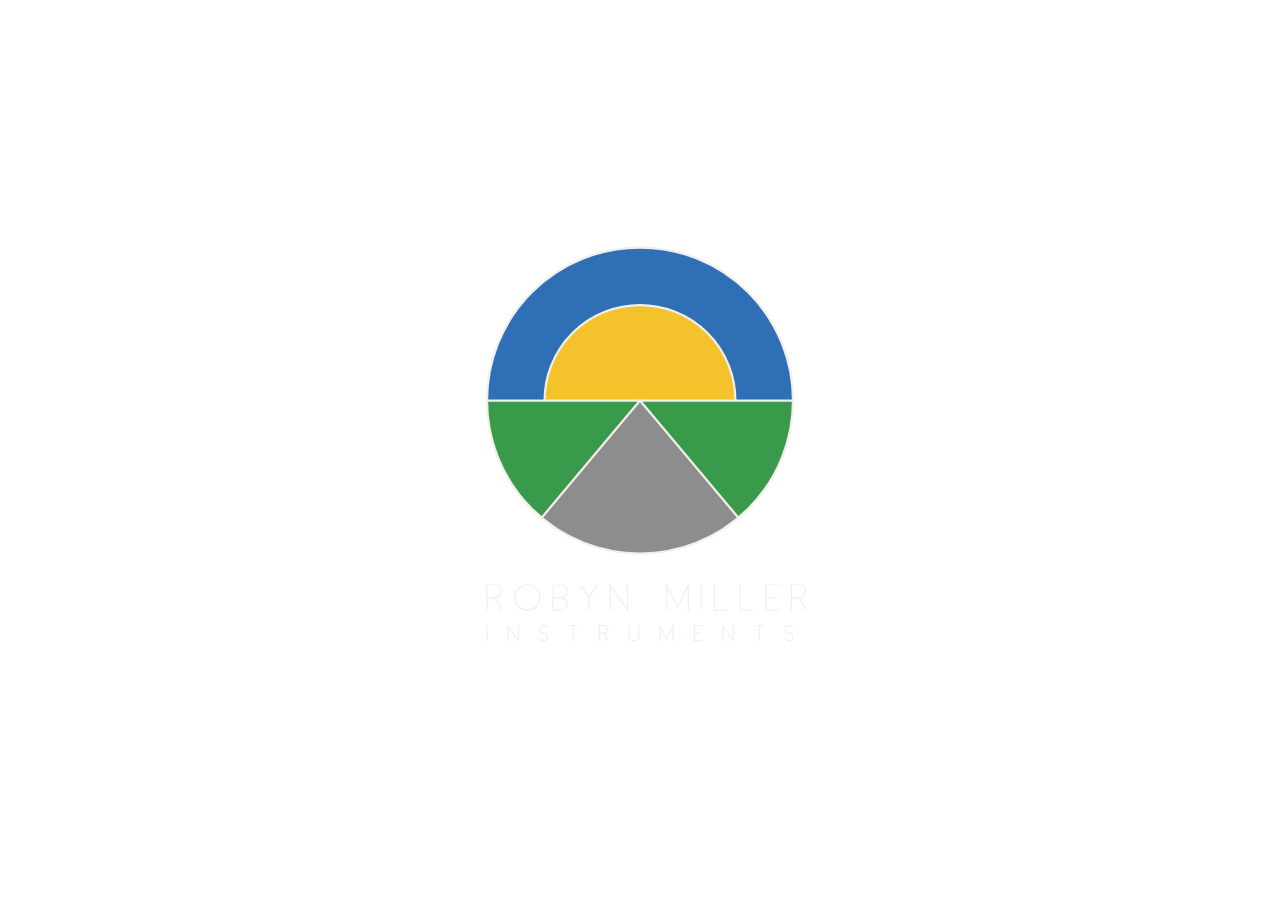
==== commit accfbd90: "Black bar with the inverted badge, instrument lists, contact-sheet films with hover previews, new wo" ====
--- a/assets/logo-header.html
+++ b/assets/logo-header.html
@@ -1,13 +1,13 @@
 <!doctype html>
-<html lang="en" data-ink="paper">
+<html lang="en">
 <head>
 <meta charset="utf-8">
 <meta name="viewport" content="width=device-width, initial-scale=1">
 <title>Robyn Miller Instruments</title>
 <style>
-  :root { --ink: #f2efea; --paper: #000; }
+  :root { --ink: #f2efea; --paper: transparent; }   /* the inverted logo: cream lines, on the black bar */
   :root[data-ink="paper"] { --ink: #1a1a1a; --paper: transparent; }
-  /* the page header copy: dark ink, no paper, no tools, sized to its little frame */
+  /* the page header copy: no paper, no tools, sized to its little frame */
   .tools { display: none !important; }
   * { box-sizing: border-box; margin: 0; }
   html, body { height: 100%; background: var(--paper); color: var(--ink); overflow: hidden; }
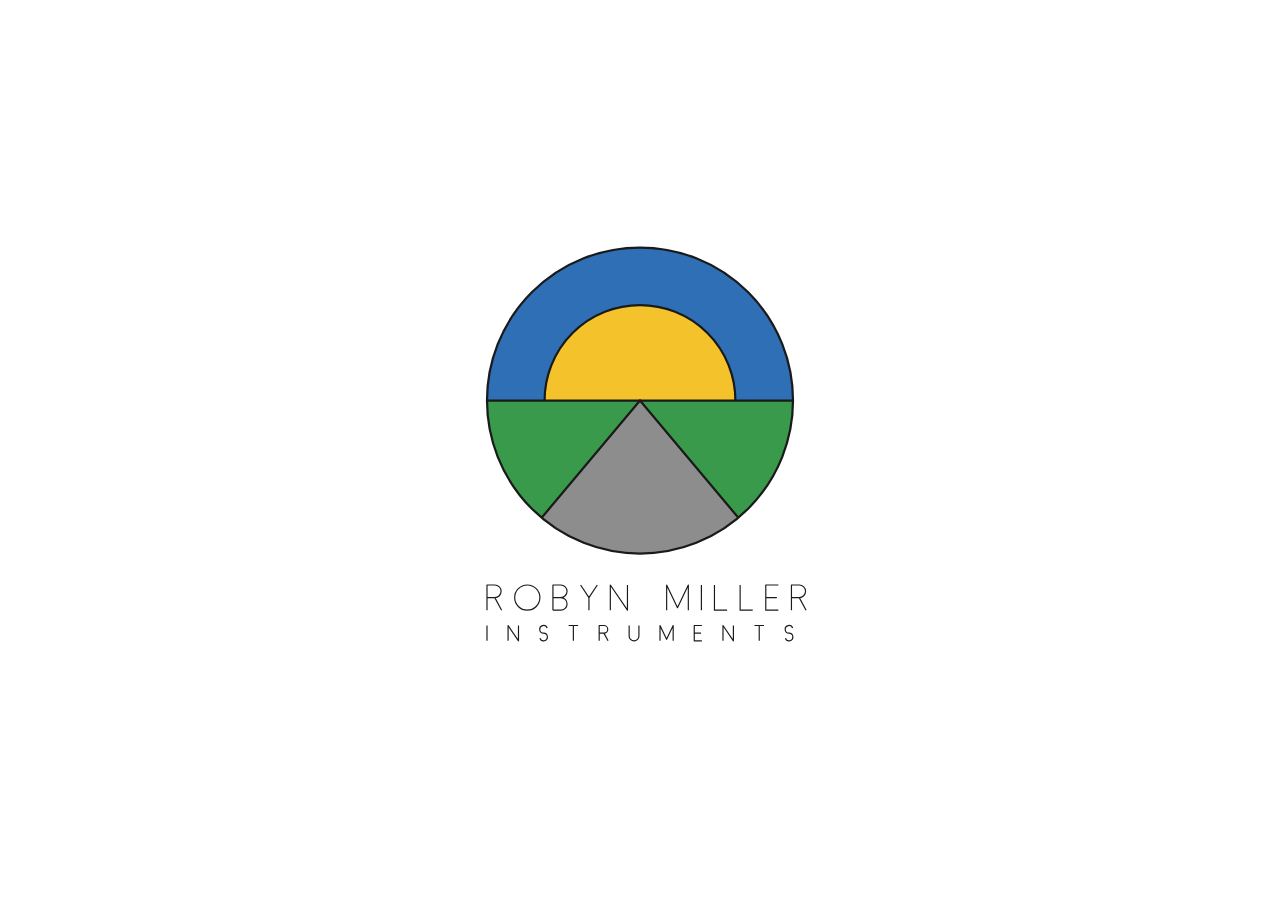
==== commit f97ad73b: "Light bar with the dark logo, larger; Rock Out and Plugin at three-quarter size; About Us window The" ====
--- a/assets/logo-header.html
+++ b/assets/logo-header.html
@@ -5,9 +5,9 @@
 <meta name="viewport" content="width=device-width, initial-scale=1">
 <title>Robyn Miller Instruments</title>
 <style>
-  :root { --ink: #f2efea; --paper: transparent; }   /* the inverted logo: cream lines, on the black bar */
-  :root[data-ink="paper"] { --ink: #1a1a1a; --paper: transparent; }
-  /* the page header copy: no paper, no tools, sized to its little frame */
+  :root { --ink: #1a1a1a; --paper: transparent; }   /* the logo's own dark lines, on the light bar */
+  :root[data-ink="cream"] { --ink: #f2efea; }        /* the inverted logo, for a dark bar */
+    /* the page header copy: no paper, no tools, sized to its little frame */
   .tools { display: none !important; }
   * { box-sizing: border-box; margin: 0; }
   html, body { height: 100%; background: var(--paper); color: var(--ink); overflow: hidden; }
@@ -530,7 +530,7 @@
   ink = readInk();
   document.getElementById('swap').onclick = () => {
     const root = document.documentElement;
-    root.dataset.ink = root.dataset.ink === 'paper' ? '' : 'paper';
+    root.dataset.ink = root.dataset.ink === 'cream' ? '' : 'cream';
     ink = readInk(); paint(performance.now());
   };
   document.getElementById('save').onclick = () => {
